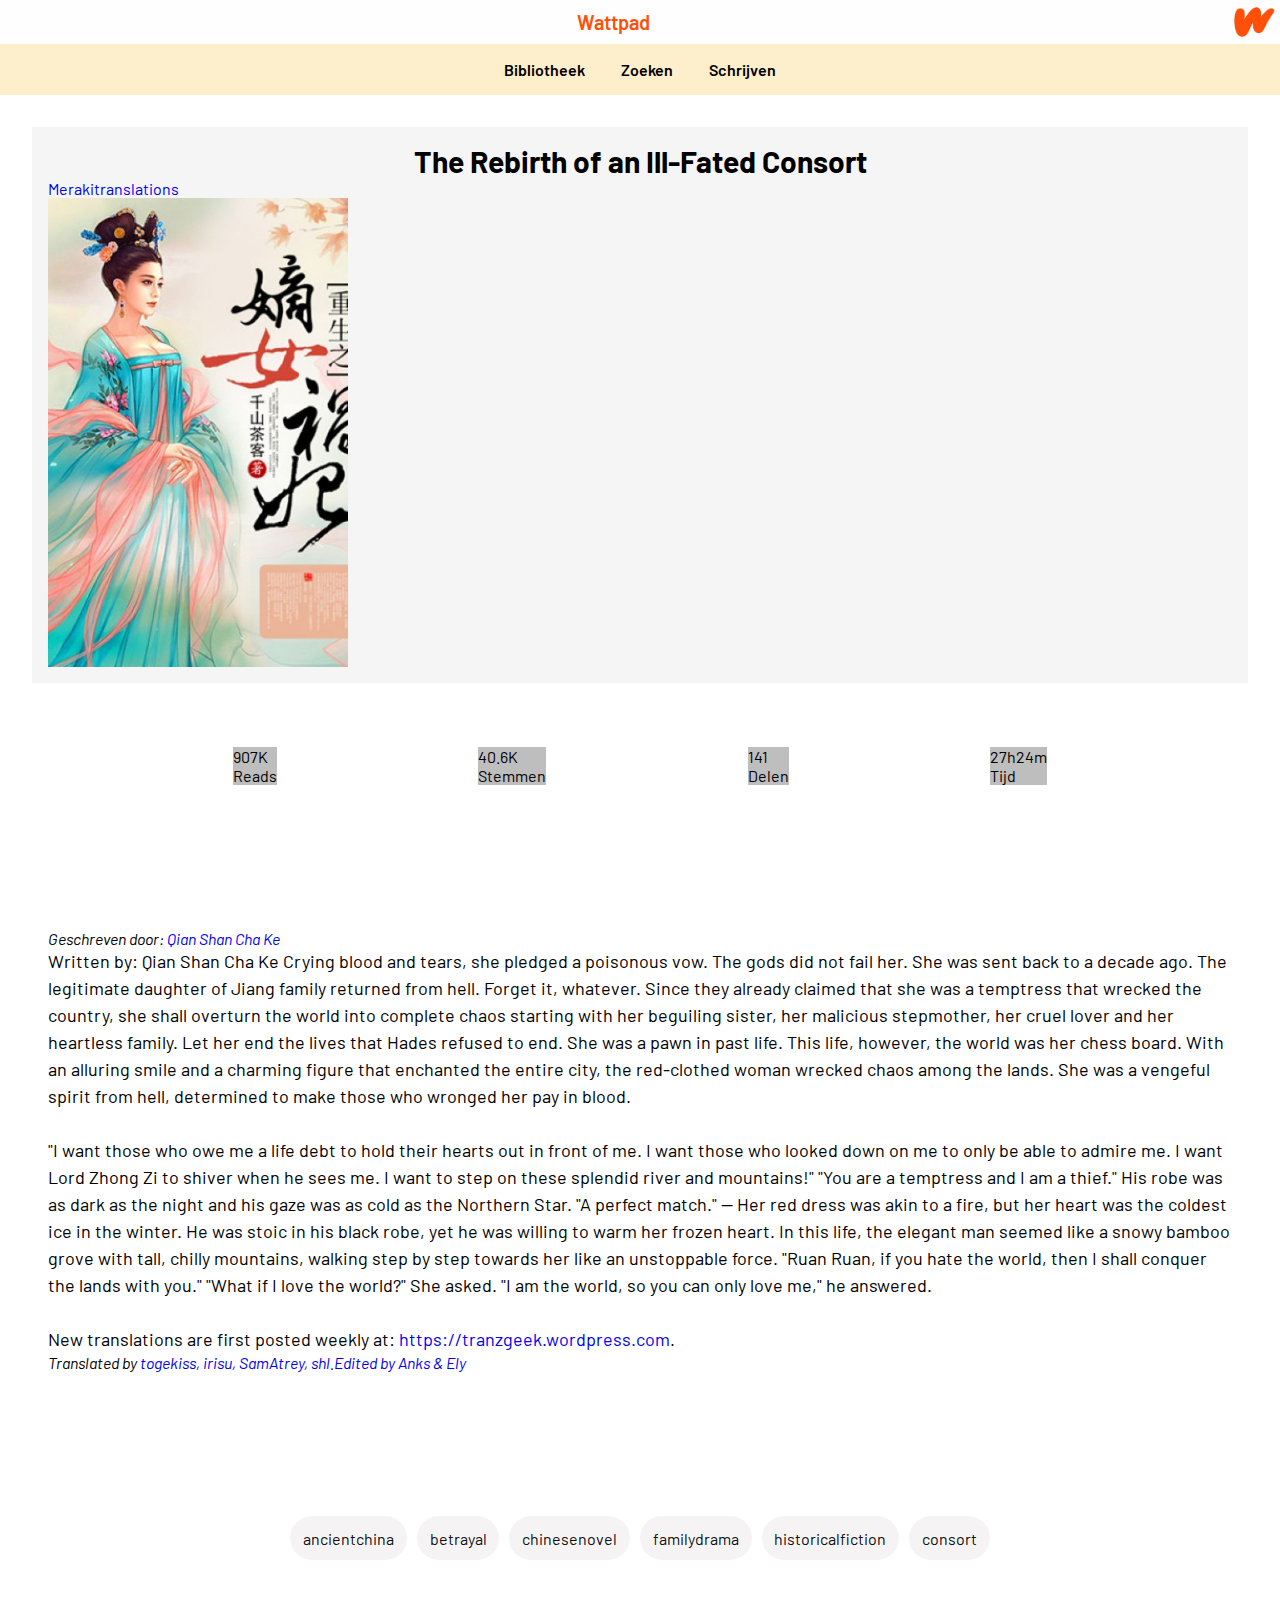
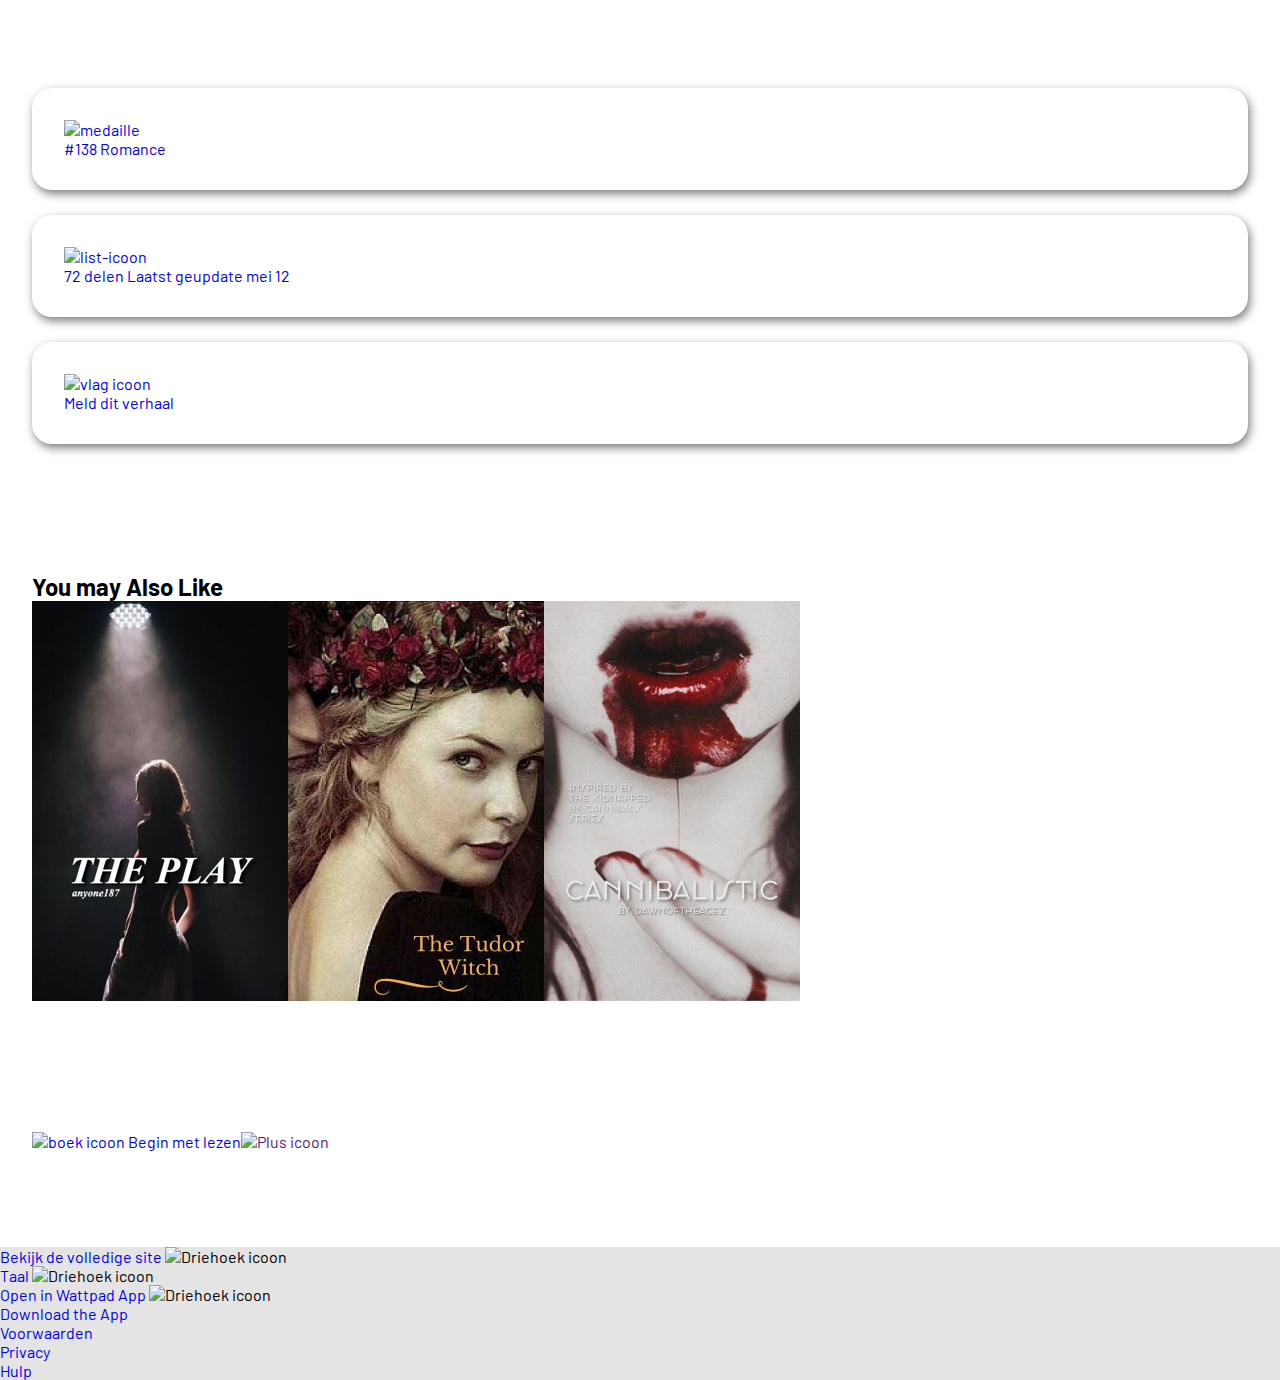
==== detailpagina.html @ 609ef3a9 "Add files via upload" ====
<!DOCTYPE html>
<html lang="nl">
<head>
    <meta charset="UTF-8">
    <meta name="author" content="Keisha Alexander">
    <meta name="viewport" content="width=device-width, initial-scale=1">
        
    <title>Book details</title>
        
    <link href="styles/style.css" rel="stylesheet">
    <link rel="icon" type="image/svg+xml" href="images/favicon.svg">
    <link rel="preconnect" href="https://fonts.googleapis.com">
<link rel="preconnect" href="https://fonts.gstatic.com" crossorigin>
<link href="https://fonts.googleapis.com/css2?family=Barlow:ital,wght@0,100;0,200;0,300;0,400;0,500;0,600;0,700;0,800;0,900;1,100;1,200;1,300;1,400;1,500;1,600;1,700;1,800;1,900&display=swap" rel="stylesheet">
</head>

<body>
    

    <header>	
		<!-- Wattpad logo bron: https://company.wattpad.com/brand-guidelines -->
		
		<div class="logo-container">
			<a class="logo-link" href="">Wattpad</a>
		    <img class="logo-img" src="./images/Wattpad_Logomark_Orange_RGB_HR.png" alt="Wattpad logo">
		</div>			
		


		<!-- Hier is de navigatie menu van wattpad -->
		<nav>
			<ul>
					
				<li>
					<a href="./index.html">Bibliotheek</a>
				</li>
				
				<li>
					<a href="#"> Zoeken</a>
					
				</li>
                
				<li>
					<a href="#"> Schrijven</a>
					
				</li>
				
			</ul>
		</nav>
		
	</header>

			
		


    <main class="main-second-page">
        <!-- Hier komen de kaft van het boek en de titel en auteur van het boek -->
        <section>
            <h1>The Rebirth of an Ill-Fated Consort</h1>
            
           <img src="./images/156454935-512-k537006-boekenkaft-uit-wattpad.jpg" alt="Boekenkaft">

            
            <!-- met een lage opacity -->

            <a href="#">Merakitranslations</a>
           
        </section>

        <section>
            <ul>
                <li> 
                    <!-- Eye icon -->
                     <p>Reads</p> 
                    <span>907K</span>
                    
                </li>
                
                <li>
                    <!-- Star icon -->
                    <p>Stemmen</p>
                    <span>40.6K</span>
                     
                </li>

                <li>
                    <!-- list-icon -->
                    <p>Delen</p>
                    <span>141</span>
                    
                </li>

                <li>
                    <p>Tijd</p>
                   <span>27h24m</span> 
                </li>
            </ul>
        </section>

        <section>
            <!-- Hier komt de samenvatting van het boek -->
            <article>
                <address>Geschreven door: <a rel="author" href="#">Qian Shan Cha Ke</a></address>
                <!-- bron:  https://stackoverflow.com/questions/7290504/which-html5-tag-should-i-use-to-mark-up-an-author-s-name -->
                <p>
                     Written by: Qian Shan Cha Ke

                     Crying blood and tears, she pledged a poisonous vow. The gods did not fail her. She was sent back to a decade ago. The legitimate daughter of Jiang family returned from hell.

                     Forget it, whatever. Since they already claimed that she was a temptress that wrecked the country, she shall overturn the world into complete chaos starting with her beguiling sister, her malicious stepmother, her cruel lover and her heartless family. Let her end the lives that Hades refused to end.

                     She was a pawn in past life. This life, however, the world was her chess board. With an alluring smile and a charming figure that enchanted the entire city, the red-clothed woman wrecked chaos among the lands. She was a vengeful spirit from hell, determined to make those who wronged her pay in blood.

                   <span>"I want those who owe me a life debt to hold their hearts out in front of me. I want those who looked down on me to only be able to admire me. I want Lord Zhong Zi to shiver when he sees me. I want to step on these splendid river and mountains!"

                     "You are a temptress and I am a thief." His robe was as dark as the night and his gaze was as cold as the Northern Star. "A perfect match."

                        --

                          Her red dress was akin to a fire, but her heart was the coldest ice in the winter. He was stoic in his black robe, yet he was willing to warm her frozen heart.

                          In this life, the elegant man seemed like a snowy bamboo grove with tall, chilly mountains, walking step by step towards her like an unstoppable force.

                          "Ruan Ruan, if you hate the world, then I shall conquer the lands with you."

                           "What if I love the world?" She asked.

                        "I am the world, so you can only love me," he answered.
                    </span>

                  
                   
                   
                     New translations are first posted weekly at: <a href="https://tranzgeek.wordpress.com">https://tranzgeek.wordpress.com</a>.
                     <!-- Bron: https://www.wattpad.com/story/156454935-the-rebirth-of-an-ill-fated-consort -->
                </p>
                
                <address>Translated by <a href="#"> togekiss, irisu, SamAtrey, shl.Edited by Anks &amp; Ely</a></address> 




            </article>

        </section>

        <section>
            <!-- Hier is de tags -->
            <nav>
                <ul>
                    <li><a href="#">ancientchina</a></li>
                    <li><a href="#">betrayal</a></li>
                    <li><a href="#">chinesenovel</a></li>
                    <li><a href="#">familydrama</a></li>
                    <li><a href="#">historicalfiction</a></li>
                    <li><a href="#">consort</a></li>
                </ul>
            </nav>

        </section>

        <section>
           
            <nav>
                <ul>
                    <li>
                        <a href="#">
                            <img src="#" alt="medaille">
                            <p> #138 <span> Romance</span></p>

                        </a>
                    </li> 
                    
                    <!-- Hier komt een dropdown menu voor de hoofdstukken  -->

                    <li>
                        <a href="#">
                            <img src="#" alt="list-icoon">
                            <p> 72 delen <span>Laatst geupdate mei 12</span> </p>


                        </a>
                    </li>

                    <li>
                        <a href="#">
                            <img src="#" alt="vlag icoon">
                            <p> Meld dit verhaal</p>


                        </a>
                    </li>

                   
                </ul>
            </nav>
        </section>

        <!-- Hier komen suggesties voor andere boeken -->

        <section>
            <h2>You may Also Like</h2>

            <nav>
                <ul>
                    <li>
                      <a href="#">
                         <img src="./images/195529118-256-k504456-suggesties-boek-1.jpg" alt="Boek heet de; The Play">
                         <!-- Bron: https://img.wattpad.com/cover/195529118-256-k504456.jpg -->
                      </a>
                </li>

                <li>
                   <a href="#">
                      <img src="./images/4418363-256-k979864-the-tudor-witch.jpg" alt="Boek heet de; The Tudor Witch">
                      <!-- Bron: https://img.wattpad.com/cover/4418363-256-k979864.jpg  -->
                   </a>
                </li>

                 <li>
                    <a href="#">
                      <img src="./images/164517588-256-k161004-cannibalistic.jpg" alt="Boek heet : Cannibalistic">
                      <!-- Bron:https://img.wattpad.com/cover/164517588-256-k161004.jpg -->
                   </a>
               </li>

               
                   
                </ul>
            </nav>



        </section>
        
        <section>
            <nav>
                <ul>
                    <li>
                        <a href="#">
                            <img src="#" alt="boek icoon">
                            Begin met lezen
                        </a>
                    </li>
                    <li>
                        <a href=""><img src="#" alt="Plus icoon"></a>
                    </li>
                </ul>
            </nav>
        </section>

      
    </main>
    <footer>
		<section>
			<nav>
				<ul>
					<li>
						<a href="#">Bekijk de volledige  site</a>
						<img src="#" alt="Driehoek icoon">
					</li>

					<li>
						<a href="#">Taal</a>
						<img src="#" alt="Driehoek icoon">
					</li>

					<li>
						<a href="#">Open in  Wattpad App</a>
						<img src="#" alt="Driehoek icoon">
					</li>
				</ul>
			</nav>
		</section>
		<section>
			<a href="#">Download the App</a>
		</section>
		
		<section>
			<nav>
				<ul>
					<li><a href="#">Voorwaarden</a></li>
					<li><a href="#">Privacy</a></li>
					<li><a href="#">Hulp</a></li>
				</ul>
			</nav>
		</section>
		
	</footer>


</body>
</html>
---- styles/style.css ----
/* CSS Document */
*, *::after, *::before, html {
  box-sizing:border-box;  
  padding: 0;
  margin: 0;
}



/* Algemen stijlen voor de hele pagina */
:root {
  --button-color: #2a1c60;
  --background-color:#fefefe;
   --main-orange-color:#FF500A;
}




body {
  margin: 0;
  font-family: 'Barlow', sans-serif;
}

li {
  list-style: none;
}

a {
  text-decoration: none;
}



/* ------------------------- */
/* Hier begin de stijlen voor de header voor beide pagina */
/* ------------------------------------------------- */


header {
  
  margin: 0;
  padding: 0;
  display: flex;
  position: relative;
  flex-direction: column;
  background-color: var(--background-color);
}



header nav {
  padding: 1em;
  background-color: rgb(253, 239, 203);
}

header ul {
  gap: 20px;
  display: flex;
  flex-flow:  wrap;
  justify-content: center;
  /* justify-content:space-evenly; */
}


header a {
  width: 100%;
  padding: .5em;
  color: black;
  min-width: 16px;
  font-size: 16px;
  cursor: pointer;
  font-weight: 600;
  line-height: 1em;
  text-align: center;
  transition: 0.2s ease-in-out; 
 }

header nav a:hover {
   font-size: 19px;
   background-color: rgb(255, 245, 220);
}


 header nav a:active,  header nav a:focus {
font-size: 25px;
border-bottom: 3px solid var(--main-orange-color);
}

header .logo-container {
  display: flex;
  align-items: center ;
  justify-content: center;
}

header .logo-link {
  font-size: 20px;
  color: var(--main-orange-color);
 
}


header:first-of-type  img:first-of-type {
width: 55px;
max-width: 75px;
min-width: 50px;

}




/* ***************************** */
/* Figure is de gebruikers foto */
/* **************************** */

figure {
  position: relative;
}

figure:nth-of-type(1) img {
 right: 20px;
 width: 55px;
 margin:1em 0.5em;
 position:absolute ;
 border-radius: 40px;
 transform: translateX( .5em);
 box-shadow: 2px 3px 6px rgba(0, 0, 0, 0.329);

}





/* ****************************************************** */

/* Hier begin het stijlen voor de content binnen de main HTML */
/* Onderaan staan de stijlen voor de eerste pagina  */

/* ****************************************** */
.main-first-page {
  margin: 3em;
  display: flex;
  flex-wrap: wrap;
  flex-direction: column;
  justify-content: center;
}

.main-first-page ul {
  display: flex;
  flex-wrap: wrap;
  
}

.main-first-page li {
  display: flex;
  flex-wrap: wrap;
 
 
}

.main-first-page section img {
width: 100%;
max-width: 300px;
min-width: 200px
}


/* *************************************** */
/* Speciefieke stijlen voor de eerste pagina  */
/* *************************************** */

.main-first-page h1:first-of-type{ 
  width: 100%;
  color: white;
  position: static;
  line-height: 2em;
  min-width: 200px;
  text-align: center;
  border-radius: 20px;
  letter-spacing: 10px;
  text-transform: uppercase;
  background: var(--main-orange-color); 
  background-image: linear-gradient(var(--main-orange-color),rgba(255, 80, 10, 0.5));
   
} 

.main-first-page section:nth-of-type(1) nav {
  margin: 2em 0;
}

.main-first-page section:nth-of-type(1) ul {
 gap: 5px;
 display: flex;
 flex-wrap: wrap;
 justify-content: space-evenly;
 border-top: 1px solid rgb(190, 190, 190);
 border-bottom: 1px solid rgb(190, 190, 190);


}

.main-first-page section:nth-of-type(1) li {
  display: flex;
  flex-wrap: wrap;
  flex-direction: column;
  
  
}


.main-first-page section:nth-of-type(1) a {
  z-index: 0;
  width: 100%;
  font-size: 17px;
  min-width: 14px;
  font-weight: 600;
  transition: 0.5s;
  color: #000000;
 
  
  padding:1em 0.2em;
  line-height: 1.5em;
 
 
  
  
 
  
  
  
  
 }

 .main-first-page section:nth-of-type(1) a:active, main:first-of-type section:nth-of-type(1) a:focus {
  border-bottom: 3px solid rgb(190, 190, 190);
  font-size: 19px;

 }
 

.main-first-page section:nth-of-type(2) ul {
gap: 5em;
}


.main-first-page section:nth-of-type(2) li {
  position: relative;
}

.main-first-page section:nth-of-type(2) img {
   box-shadow: 3px 5px 15px rgb(119, 119, 119);
}


.main-first-page section:nth-of-type(2) h2 {

 position: absolute;

 top: 0;
 
 z-index: 1;
 
 /* background: rgba(0, 0, 0, 0.384); */
 background-image: linear-gradient(to bottom ,#ff4f0ab7,#ff4f0a33 );
 writing-mode: vertical-lr;
 padding: 0.5em;
 color: rgb(255, 255, 255);

}

.main-first-page section:nth-of-type(2)  p {
  
 
  position: absolute;
  bottom: 2px;
  right: 0;
  padding: 1em;
  background-color: #2a1c60;
  color: white;
  font-weight: 600;
  font-size: 18px ;
  text-align: center;

}


.main-first-page section:nth-of-type(2) img:last-of-type {

  position: absolute;
  top: -1em;
  right: -1em;
  box-shadow: 0 4px 10px black;
  min-width: 60px;

  max-width: 100px;
  border: 4px solid var(--main-orange-color);
  border-radius: 60px;
}


/* .hover-menu {
  display: inline-block;
  position: relative;

}

.hover-menu-content {
  
  position: absolute;
  background-color: #0000003f;
  min-width: 160px;
  
  padding: 12px 16px;
  z-index: 3;
}

.hover-menu:hover .hover-menu-content {
  display: block;
} */

/* -----------------Stijlen op de tweede pagina  */
.main-second-page {
  display: flex;
  justify-content: center;
  margin: 2em ;
  flex-direction: column;
  flex-wrap: wrap;

}

.main-second-page ul {
  display: flex;
  flex-wrap: wrap;
  
}

.main-second-page li {
  display: flex;
  flex-wrap: wrap;
 
 
}

.main-second-page section {
  display: flex;
  margin: 4em 0 ;
 
  flex-direction: column ;
  position: relative;

  
}













/* Stijlen voor specifieke section van de pagina  */
/* de eerste section  -----------------*/

.main-second-page section:first-of-type {
  background-color: whitesmoke;
 justify-content: center;
  flex-direction: column;
  padding: 1em;
 margin: 0;

}

.main-second-page section:first-of-type h1 {
order: -1;
font-size: 30px;
width: 100%;
text-align:center;



}


.main-second-page section:first-of-type a {
  order: 0;
}

.main-second-page section:first-of-type img {
  width: 100%;
  min-width: 50px;
  max-width: 300px;
  border-radius: none;
  order: 1;
}



/*  ---------------------de eerste section------------------ */


/* de tweede section------------------------------------ */
.main-second-page section:nth-of-type(2)  ul {
  justify-content: space-evenly;
  
}

.main-second-page section:nth-of-type(2)  li{
background-color:rgb(190, 190, 190);
flex-direction: column-reverse;



}


/* ---------------section 3 --------------- */

.main-second-page section:nth-of-type(3) article {
padding: 1em;
display: flex;
flex-direction: column;
justify-content: center;

}

.main-second-page section:nth-of-type(3) article p {
  font-size: 18px;
  line-height: 1.5em;
}

.main-second-page section:nth-of-type(3) article p span {
 display: block;
 margin: 1.5em 0;
}



/* to be continued------- */
/* de article morgen afmken met stijlen */


/* Vierde section------------------------ */

.main-second-page section:nth-of-type(4) ul {
  flex-direction: row;
 gap: 10px;
 justify-content: center;
 
}

.main-second-page section:nth-of-type(4) a {
 color: rgba(0, 0, 0, 0.959);
 padding: 0.8em;
 background-color: rgb(245, 243, 243);
 border-radius: 35px;
}
/* --------------- De vijfde section-------------- */
.main-second-page section:nth-of-type(5) ul{
  flex-direction: column;
  gap: 25px;
  
}

.main-second-page section:nth-of-type(5) li {
  background-image: white;
  box-shadow: 2px 4px 10px rgb(126, 126, 126);
  border-radius: 20px;
  
}

.main-second-page section:nth-of-type(5) a {
padding: 2em;
}


/* --------Footer------------------ */
footer {
  background-color: rgb(228, 228, 228);
}













































/* /* 
 header {

 } */

 /* header:nth-of-type(1) {
   width: 100vw;

  box-shadow: 0px 0px 5px rgba(0, 0, 0, 0.5) ;
position:-webkit-sticky;

position: sticky;
top: 0;
z-index: 1;
background-color: white;

}
 */



/*  
header:first-of-type nav ul {
 display: flex;
 flex-wrap: wrap;
 justify-content: space-evenly;
margin: 0;
 padding: 0 0.5em 0 0;
} 

header:first-of-type nav ul li {
  display: flex;
   
 list-style: none;
 flex-grow: 1;
}

/* De directe kind van de ul  */
/* header:first-of-type nav ul > li  {
  display: flex;
  align-items: center; */

/* } */
/* De directe kind van de ul met daarin de  image */
/* header:first-of-type nav ul > li img:first-of-type {
  width: 100vh;
  max-width: 50px;
   */
/* } */


/* header:first-of-type nav ul li a {
  width: 100%;
  max-width:500px;
  
  background-color: var(--background-color);
  font-weight: 600;
  padding: 1em;

  font-size: 16px;

 color: black;

  text-decoration: none;

  list-style: none;
 } */

 /* ----------------main------------------------- */
/* Hier komt de stijlen voor het main elementen  van pagina 1 */
 /* ----------------main------------------------- */

 /* main {
   margin:0  3em;
 } */

 /* main li {
   list-style: none;
 }



 main section:nth-of-type(1) nav ul   {
 display: flex;
   justify-content: flex-start;
   gap: 0.5em;
   position: relative;

 } */

 /* main section:nth-of-type(1) h1:first-of-type{ */
   /* background: var(--main-orange-color); */
   /* position: fixed;
   text-align: center;
   left: -20px;
   top: 0;

   bottom: -100px;
   writing-mode: vertical-lr;
   line-height: 2em;
   background-image: linear-gradient(var(--main-orange-color),rgba(255, 80, 10, 0.5));
   color: white;
   letter-spacing: 10px;
   text-transform: uppercase;
   
 } */

 /* main section:nth-of-type(1) nav ul li  {
   list-style: none;
   display: flex;
 
   

 }

 main section:nth-of-type(1) nav ul li:last-of-type {
   position: absolute;
   right: 0;
   bottom: 0;
   
 } */
 
/* 
 main section:nth-of-type(1) nav ul li a {
   width: 30vw;
   max-width: 400px;
   text-align: left;
   display: block;
   text-decoration: none;
   line-height: 50px;
   font-size: 16px;
   padding: 5px;
   flex-grow: 1;
   

 }
 main section:nth-of-type(2) nav ul {
   display: flex;
 flex-direction: column;
 flex-wrap: wrap;

 
 

 }

 main section:nth-of-type(2) nav ul li {
   margin:  3em 0;
 }

 

main section:nth-of-type(2) nav ul li  a  img {
   width: 100%;
   max-width: 300px
   
  
 } */
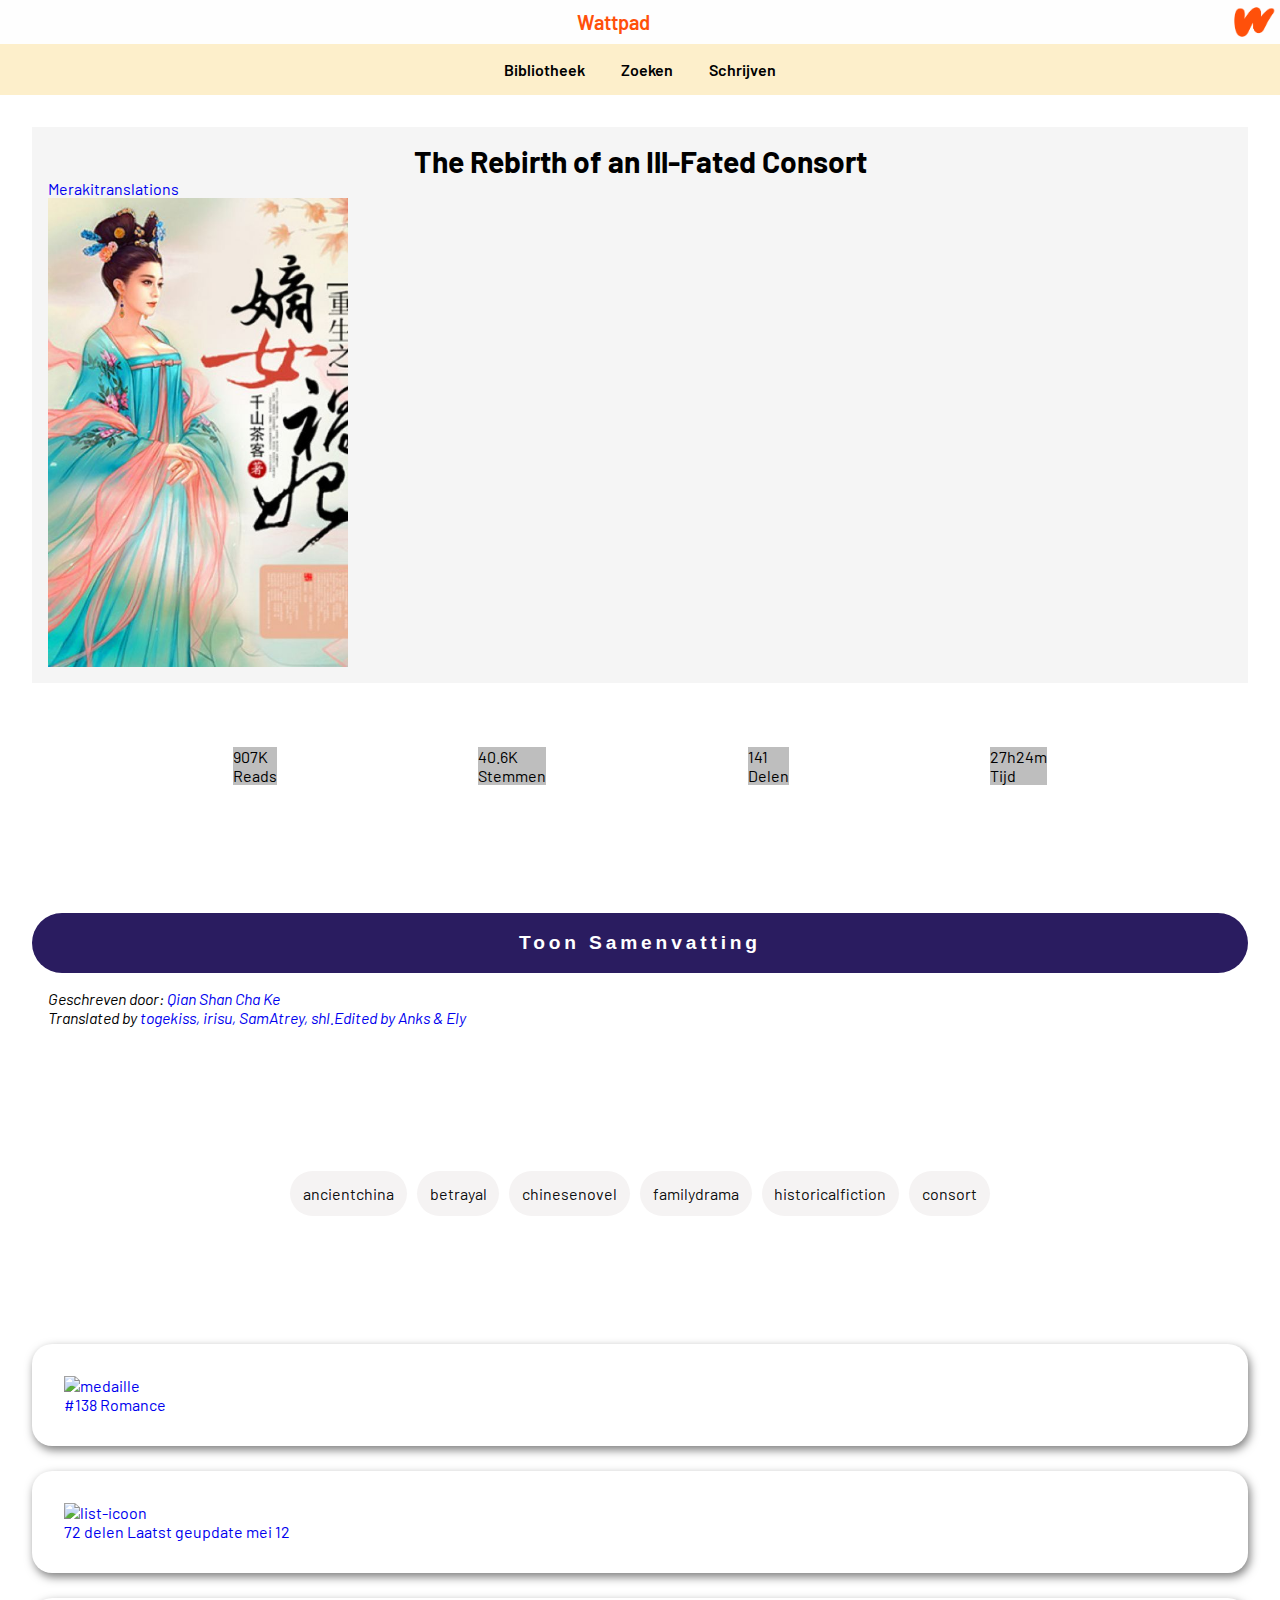
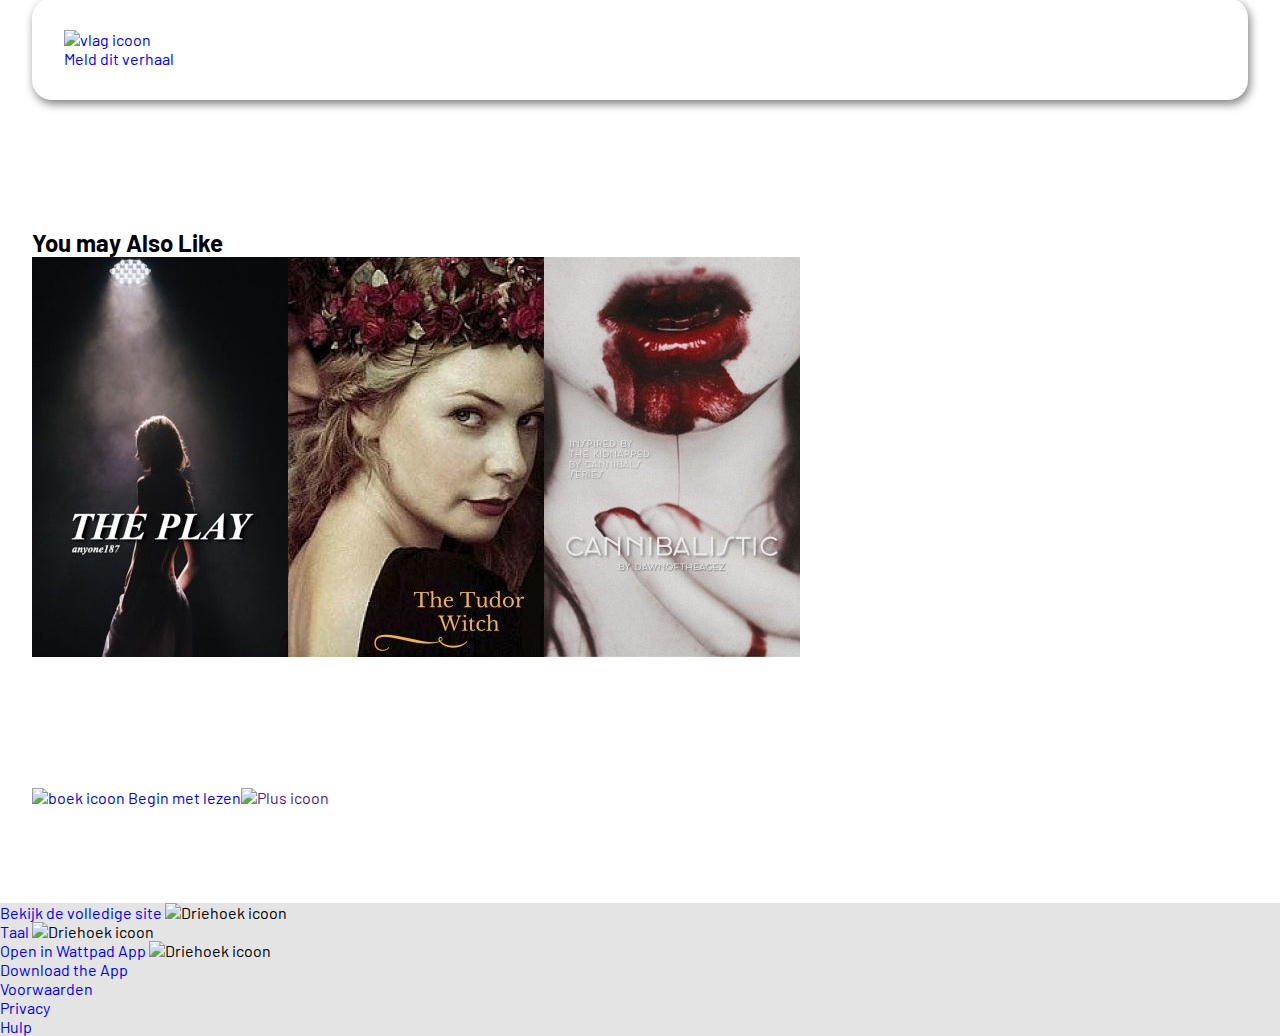
==== commit 1e012e5d: "Nieuwe code  en Punten van voortgang toegevoegd." ====
--- a/detailpagina.html
+++ b/detailpagina.html
@@ -100,7 +100,12 @@
 
         <section>
             <!-- Hier komt de samenvatting van het boek -->
-            <article>
+
+            <button>Toon Samenvatting</button>
+          
+                 
+
+                    <article>
                 <address>Geschreven door: <a rel="author" href="#">Qian Shan Cha Ke</a></address>
                 <!-- bron:  https://stackoverflow.com/questions/7290504/which-html5-tag-should-i-use-to-mark-up-an-author-s-name -->
                 <p>
@@ -141,7 +146,13 @@
 
 
 
-            </article>
+                   </article>
+                 
+           
+           
+                
+
+            
 
         </section>
 
@@ -289,6 +300,6 @@
 		
 	</footer>
 
-
+	<script src="scripts/script.js"></script>
 </body>
 </html>--- a/styles/style.css
+++ b/styles/style.css
@@ -110,6 +110,11 @@
 
 
 
+
+
+
+
+
 /* ***************************** */
 /* Figure is de gebruikers foto */
 /* **************************** */
@@ -133,6 +138,16 @@
 
 
 
+
+
+
+
+
+
+
+
+
+
 /* ****************************************************** */
 
 /* Hier begin het stijlen voor de content binnen de main HTML */
@@ -147,18 +162,14 @@
   justify-content: center;
 }
 
-.main-first-page ul {
+.main-first-page ul, 
+.main-first-page li {
   display: flex;
   flex-wrap: wrap;
   
 }
 
-.main-first-page li {
-  display: flex;
-  flex-wrap: wrap;
- 
- 
-}
+
 
 .main-first-page section img {
 width: 100%;
@@ -170,6 +181,9 @@
 /* *************************************** */
 /* Speciefieke stijlen voor de eerste pagina  */
 /* *************************************** */
+
+/* Dit is de vormgeving voor de bibliotheek titel 
+op de eerste pagina  */
 
 .main-first-page h1:first-of-type{ 
   width: 100%;
@@ -186,6 +200,9 @@
    
 } 
 
+/* ********************************* */
+/* Dit is voor Section 1 van Pagina 1 */
+/* ********************************* */
 .main-first-page section:nth-of-type(1) nav {
   margin: 2em 0;
 }
@@ -205,8 +222,7 @@
   display: flex;
   flex-wrap: wrap;
   flex-direction: column;
-  
-  
+ 
 }
 
 
@@ -218,27 +234,36 @@
   font-weight: 600;
   transition: 0.5s;
   color: #000000;
- 
-  
   padding:1em 0.2em;
-  line-height: 1.5em;
- 
- 
-  
-  
- 
-  
-  
-  
-  
- }
-
- .main-first-page section:nth-of-type(1) a:active, main:first-of-type section:nth-of-type(1) a:focus {
-  border-bottom: 3px solid rgb(190, 190, 190);
-  font-size: 19px;
-
- }
- 
+  line-height: 1.5em;  
+}
+
+
+
+.main-first-page section:nth-of-type(1) a:active, 
+ main:first-of-type section:nth-of-type(1) a:focus {
+ font-size: 19px;
+ border-bottom: 3px solid rgb(190, 190, 190);
+}
+ 
+
+
+
+
+
+
+
+
+
+
+
+
+
+
+
+/* ***************************** */
+/* Section 2 van pagina 1 */
+/* ***************************** */
 
 .main-first-page section:nth-of-type(2) ul {
 gap: 5em;
@@ -255,34 +280,27 @@
 
 
 .main-first-page section:nth-of-type(2) h2 {
-
+ top: 0;
+ z-index: 1;
+ padding: 0.5em;
  position: absolute;
-
- top: 0;
- 
- z-index: 1;
- 
- /* background: rgba(0, 0, 0, 0.384); */
- background-image: linear-gradient(to bottom ,#ff4f0ab7,#ff4f0a33 );
  writing-mode: vertical-lr;
- padding: 0.5em;
  color: rgb(255, 255, 255);
-
+background-image: linear-gradient(to bottom ,#ff4f0ab7,#ff4f0a33 );
 }
 
 .main-first-page section:nth-of-type(2)  p {
   
- 
+  right: 0;
+  bottom: 2px;
+  padding: 1em;
+  color: white;
+  font-size: 18px;
+  font-weight: 600;
   position: absolute;
-  bottom: 2px;
-  right: 0;
-  padding: 1em;
+  text-align: center;
   background-color: #2a1c60;
-  color: white;
-  font-weight: 600;
-  font-size: 18px ;
-  text-align: center;
-
+ 
 }
 
 
@@ -291,12 +309,12 @@
   position: absolute;
   top: -1em;
   right: -1em;
+  min-width: 60px;
+  max-width: 100px;
+  border-radius: 60px;
   box-shadow: 0 4px 10px black;
-  min-width: 60px;
-
-  max-width: 100px;
-  border: 4px solid var(--main-orange-color);
-  border-radius: 60px;
+    border: 4px solid var(--main-orange-color);
+  
 }
 
 
@@ -320,71 +338,72 @@
   display: block;
 } */
 
+
+
+
+
+
+
+
+
+
+
+
+/* ******************************************* */
 /* -----------------Stijlen op de tweede pagina  */
+/* ALGEMENE STIJLEN VOOR DE tweede pagina  */
+/* ************************************************8 */
 .main-second-page {
-  display: flex;
-  justify-content: center;
   margin: 2em ;
-  flex-direction: column;
+  display: flex;
   flex-wrap: wrap;
-
-}
-
-.main-second-page ul {
+ flex-direction: column;
+ justify-content: center;
+}
+
+.main-second-page ul, 
+.main-second-page li {
   display: flex;
   flex-wrap: wrap;
   
 }
 
-.main-second-page li {
-  display: flex;
-  flex-wrap: wrap;
- 
- 
-}
-
 .main-second-page section {
   display: flex;
-  margin: 4em 0 ;
- 
+  margin: 4em 0;
+  position: relative;
   flex-direction: column ;
-  position: relative;
-
-  
-}
-
-
-
-
-
-
-
-
-
-
-
-
-
+ 
+}
+
+
+
+
+
+
+
+
+
+
+
+
+/* ******************************************* */
 /* Stijlen voor specifieke section van de pagina  */
 /* de eerste section  -----------------*/
-
+/* ***************************************** */
 .main-second-page section:first-of-type {
-  background-color: whitesmoke;
- justify-content: center;
-  flex-direction: column;
-  padding: 1em;
- margin: 0;
-
+margin: 0;
+padding: 1em;
+flex-direction: column;
+justify-content: center;
+background-color: whitesmoke;
 }
 
 .main-second-page section:first-of-type h1 {
 order: -1;
+width: 100%;
 font-size: 30px;
-width: 100%;
 text-align:center;
-
-
-
 }
 
 
@@ -393,11 +412,12 @@
 }
 
 .main-second-page section:first-of-type img {
+  order: 1;
   width: 100%;
   min-width: 50px;
   max-width: 300px;
   border-radius: none;
-  order: 1;
+ 
 }
 
 
@@ -405,24 +425,60 @@
 /*  ---------------------de eerste section------------------ */
 
 
+
+
+
+
+/* **************************************************** */
 /* de tweede section------------------------------------ */
+/* ***************************************************** */
 .main-second-page section:nth-of-type(2)  ul {
   justify-content: space-evenly;
   
 }
 
 .main-second-page section:nth-of-type(2)  li{
+flex-direction: column-reverse;
 background-color:rgb(190, 190, 190);
-flex-direction: column-reverse;
-
-
-
-}
+}
+
+
+
+
+
+
 
 
 /* ---------------section 3 --------------- */
+/* Code voor de samenvatting */
+/* --------------------------------------- */
+
+/* Stijlen van het toon samenvatting button */
+.main-second-page section:nth-of-type(3)  button {
+  padding: 1em;
+  border:none;
+  color: white;
+  font-size: 1.2em;
+  font-weight: bold;
+  text-align: center;
+  letter-spacing: 0.2em;
+  border-radius: 4em;
+   background-color: var(--button-color);
+   transition: 0.2s;
+   
+}
+
+.main-second-page section:nth-of-type(3)  button:active, 
+.main-second-page section:nth-of-type(3)  button:hover{
+  transition:  0.2s;
+  color: var(--button-color);
+  background-color: #ff946a;
+}
+
+
 
 .main-second-page section:nth-of-type(3) article {
+
 padding: 1em;
 display: flex;
 flex-direction: column;
@@ -431,9 +487,12 @@
 }
 
 .main-second-page section:nth-of-type(3) article p {
+display: none;
   font-size: 18px;
   line-height: 1.5em;
 }
+
+ 
 
 .main-second-page section:nth-of-type(3) article p span {
  display: block;
@@ -441,16 +500,28 @@
 }
 
 
-
+.main-second-page section:nth-of-type(3) article p.samenvatting-zichtbaar {
+  display: block;
+}
 /* to be continued------- */
 /* de article morgen afmken met stijlen */
 
 
+
+
+
+
+
+
+
+
+
+
 /* Vierde section------------------------ */
 
 .main-second-page section:nth-of-type(4) ul {
+  gap: 10px;
   flex-direction: row;
- gap: 10px;
  justify-content: center;
  
 }
@@ -461,23 +532,39 @@
  background-color: rgb(245, 243, 243);
  border-radius: 35px;
 }
+
+
+
+
+
+
+
+
+
 /* --------------- De vijfde section-------------- */
 .main-second-page section:nth-of-type(5) ul{
+   gap: 25px;
   flex-direction: column;
-  gap: 25px;
-  
 }
 
 .main-second-page section:nth-of-type(5) li {
+  border-radius: 20px;
   background-image: white;
   box-shadow: 2px 4px 10px rgb(126, 126, 126);
-  border-radius: 20px;
-  
 }
 
 .main-second-page section:nth-of-type(5) a {
 padding: 2em;
 }
+
+
+
+
+
+
+
+
+
 
 
 /* --------Footer------------------ */
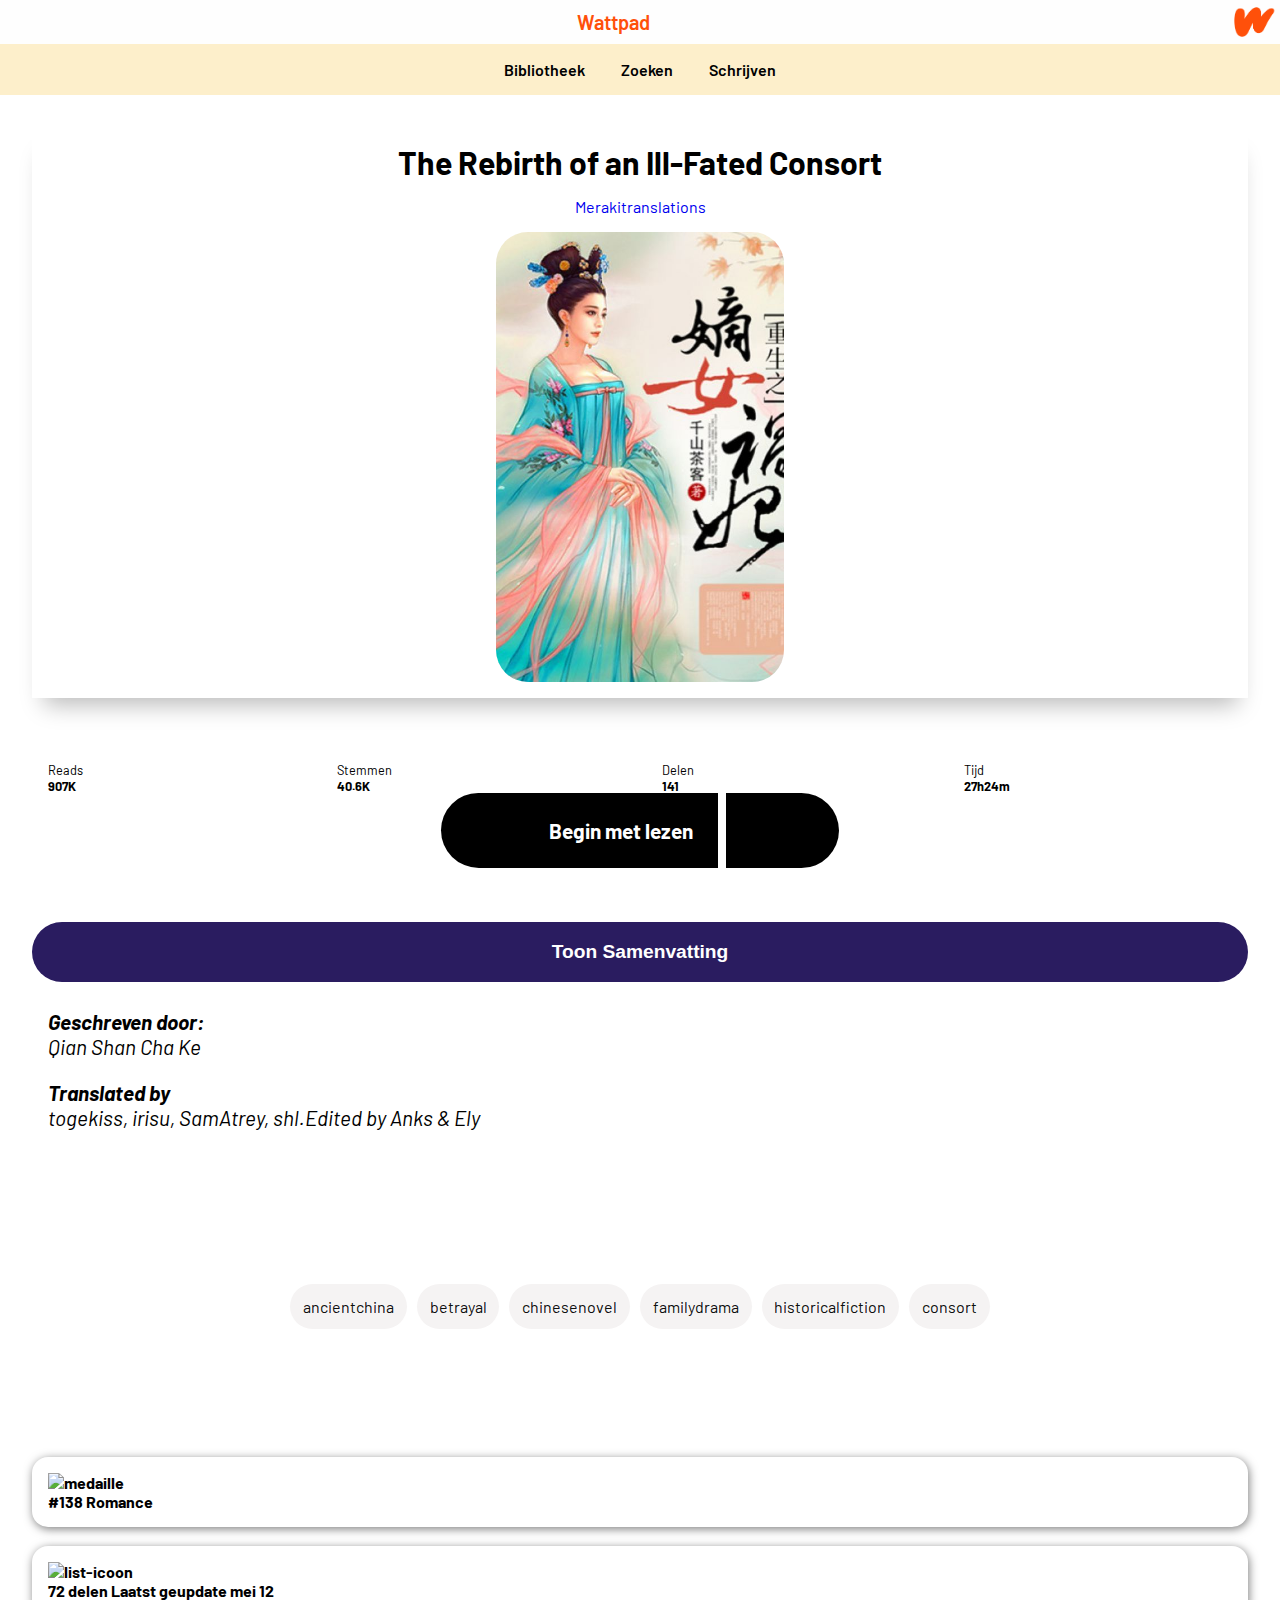
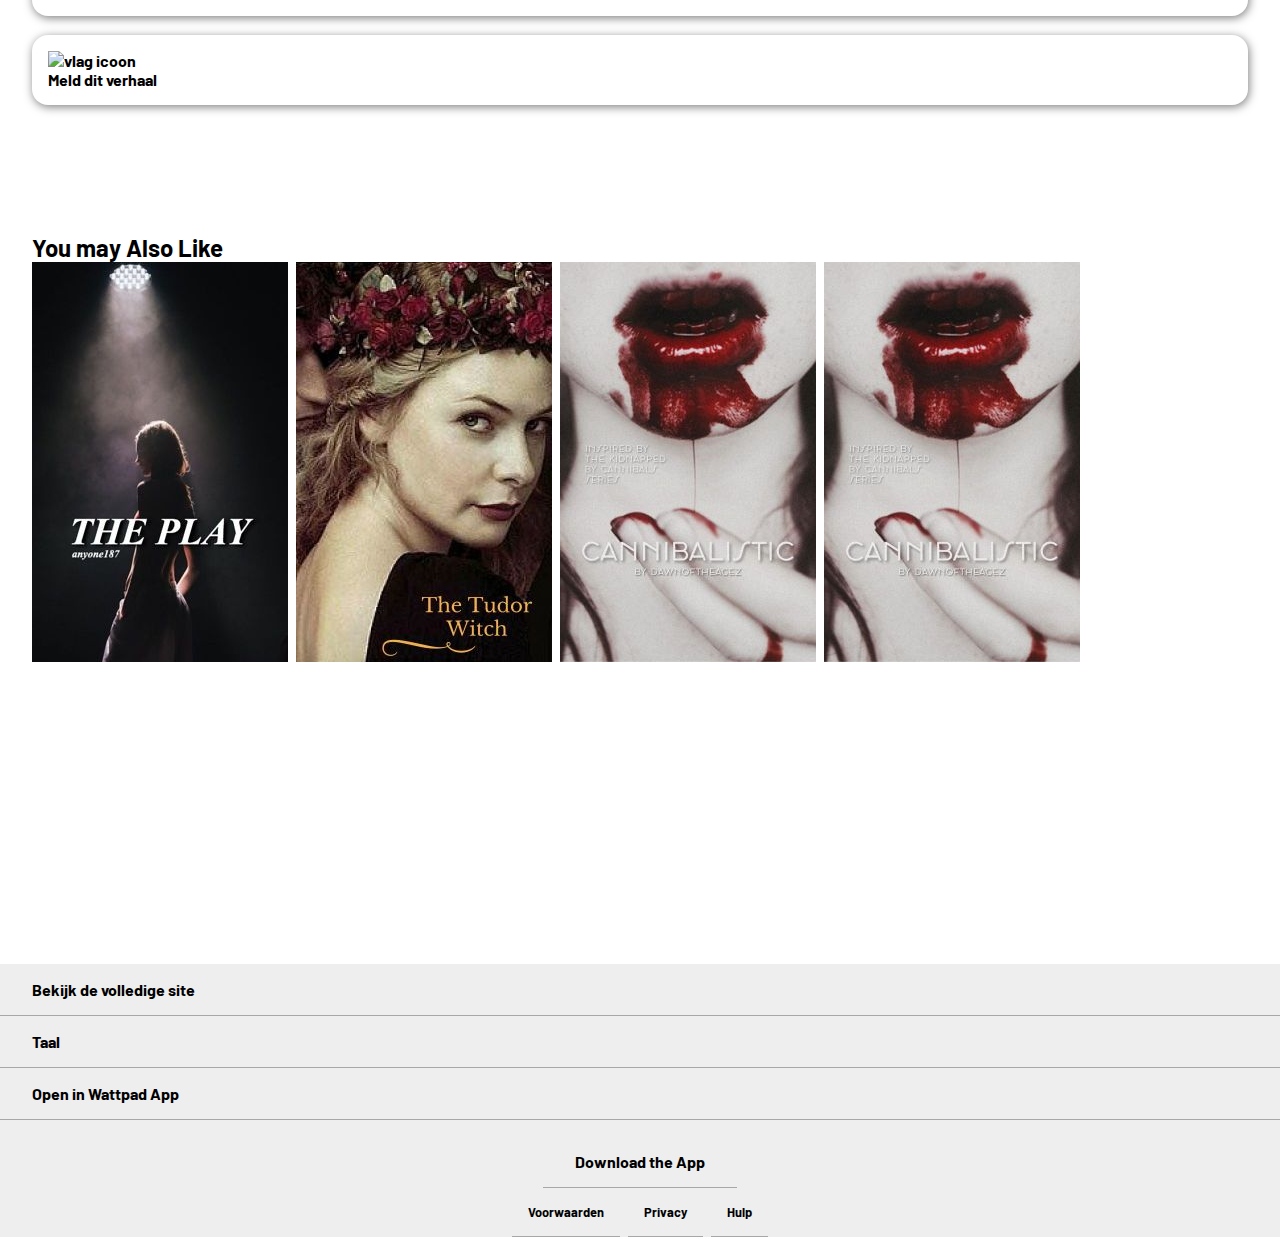
==== commit 899fb9f4: "Meer details op Pagina" ====
--- a/detailpagina.html
+++ b/detailpagina.html
@@ -1,99 +1,127 @@
 <!DOCTYPE html>
 <html lang="nl">
+
 <head>
     <meta charset="UTF-8">
     <meta name="author" content="Keisha Alexander">
     <meta name="viewport" content="width=device-width, initial-scale=1">
-        
+
     <title>Book details</title>
-        
+
     <link href="styles/style.css" rel="stylesheet">
     <link rel="icon" type="image/svg+xml" href="images/favicon.svg">
     <link rel="preconnect" href="https://fonts.googleapis.com">
-<link rel="preconnect" href="https://fonts.gstatic.com" crossorigin>
-<link href="https://fonts.googleapis.com/css2?family=Barlow:ital,wght@0,100;0,200;0,300;0,400;0,500;0,600;0,700;0,800;0,900;1,100;1,200;1,300;1,400;1,500;1,600;1,700;1,800;1,900&display=swap" rel="stylesheet">
+    <link rel="preconnect" href="https://fonts.gstatic.com" crossorigin>
+    <link
+        href="https://fonts.googleapis.com/css2?family=Barlow:ital,wght@0,100;0,200;0,300;0,400;0,500;0,600;0,700;0,800;0,900;1,100;1,200;1,300;1,400;1,500;1,600;1,700;1,800;1,900&display=swap"
+        rel="stylesheet">
+
+    <!-- Iconen die ik heb gebruikt voot deze pagina  -->
+    <link href="https://css.gg/eye.css" rel="stylesheet">
+    <link href="https://css.gg/layout-list.css" rel="stylesheet">
+    <link href="https://css.gg/time.css" rel="stylesheet">
+    <link href="https://css.gg/arrow-right.css" rel="stylesheet">
+    <link href="https://css.gg/readme.css" rel="stylesheet">
+    <link href="https://css.gg/math-plus.css" rel="stylesheet">
+
 </head>
 
 <body>
-    
-
-    <header>	
-		<!-- Wattpad logo bron: https://company.wattpad.com/brand-guidelines -->
-		
-		<div class="logo-container">
-			<a class="logo-link" href="">Wattpad</a>
-		    <img class="logo-img" src="./images/Wattpad_Logomark_Orange_RGB_HR.png" alt="Wattpad logo">
-		</div>			
-		
-
-
-		<!-- Hier is de navigatie menu van wattpad -->
-		<nav>
-			<ul>
-					
-				<li>
-					<a href="./index.html">Bibliotheek</a>
-				</li>
-				
-				<li>
-					<a href="#"> Zoeken</a>
-					
-				</li>
-                
-				<li>
-					<a href="#"> Schrijven</a>
-					
-				</li>
-				
-			</ul>
-		</nav>
-		
-	</header>
-
-			
-		
+
+
+    <header>
+        <!-- Wattpad logo bron: https://company.wattpad.com/brand-guidelines -->
+
+        <div class="logo-container">
+            <a class="logo-link" href="">Wattpad</a>
+            <img class="logo-img" src="./images/Wattpad_Logomark_Orange_RGB_HR.png" alt="Wattpad logo">
+        </div>
+
+
+
+        <!-- Hier is de navigatie menu van wattpad -->
+        <nav>
+            <ul>
+
+                <li>
+                    <a href="./index.html">Bibliotheek</a>
+                </li>
+
+                <li>
+                    <a href="#"> Zoeken</a>
+
+                </li>
+
+                <li>
+                    <a href="#"> Schrijven</a>
+
+                </li>
+
+            </ul>
+        </nav>
+
+    </header>
+
+
+
 
 
     <main class="main-second-page">
         <!-- Hier komen de kaft van het boek en de titel en auteur van het boek -->
         <section>
             <h1>The Rebirth of an Ill-Fated Consort</h1>
-            
-           <img src="./images/156454935-512-k537006-boekenkaft-uit-wattpad.jpg" alt="Boekenkaft">
-
-            
+
+            <img src="./images/156454935-512-k537006-boekenkaft-uit-wattpad.jpg" alt="Boekenkaft">
+
+
             <!-- met een lage opacity -->
 
             <a href="#">Merakitranslations</a>
-           
+
         </section>
 
         <section>
             <ul>
-                <li> 
-                    <!-- Eye icon -->
-                     <p>Reads</p> 
-                    <span>907K</span>
-                    
-                </li>
-                
-                <li>
-                    <!-- Star icon -->
-                    <p>Stemmen</p>
-                    <span>40.6K</span>
-                     
-                </li>
-
-                <li>
-                    <!-- list-icon -->
-                    <p>Delen</p>
-                    <span>141</span>
-                    
-                </li>
-
-                <li>
-                    <p>Tijd</p>
-                   <span>27h24m</span> 
+                <li>
+                    <!-- Eye icon  bron: https://css.gg/eye-->
+                    <i class="gg-eye"></i>
+                    <div>
+                        <p>Reads </p>
+                        <span>907K</span>
+
+                    </div>
+
+                </li>
+
+                <li>
+
+                    <!-- Star icon Bron:-->
+                    <div>
+                        <p>Stemmen</p>
+                        <span>40.6K</span>
+                    </div>
+
+                </li>
+
+                <li>
+                    <!-- list-icon bron:  https://css.gg/layout-list -->
+                    <i class="gg-layout-list"></i>
+                    <div>
+                        <p>Delen</p>
+                        <span>141</span>
+                    </div>
+
+
+                </li>
+
+                <li>
+                    <!-- Clock icon: https://css.gg/time -->
+                    <i class="gg-time"></i>
+                    <div>
+                        <p>Tijd</p>
+                        <span>27h24m</span>
+                    </div>
+
                 </li>
             </ul>
         </section>
@@ -102,57 +130,71 @@
             <!-- Hier komt de samenvatting van het boek -->
 
             <button>Toon Samenvatting</button>
-          
-                 
-
-                    <article>
+
+
+
+            <article>
                 <address>Geschreven door: <a rel="author" href="#">Qian Shan Cha Ke</a></address>
                 <!-- bron:  https://stackoverflow.com/questions/7290504/which-html5-tag-should-i-use-to-mark-up-an-author-s-name -->
                 <p>
-                     Written by: Qian Shan Cha Ke
-
-                     Crying blood and tears, she pledged a poisonous vow. The gods did not fail her. She was sent back to a decade ago. The legitimate daughter of Jiang family returned from hell.
-
-                     Forget it, whatever. Since they already claimed that she was a temptress that wrecked the country, she shall overturn the world into complete chaos starting with her beguiling sister, her malicious stepmother, her cruel lover and her heartless family. Let her end the lives that Hades refused to end.
-
-                     She was a pawn in past life. This life, however, the world was her chess board. With an alluring smile and a charming figure that enchanted the entire city, the red-clothed woman wrecked chaos among the lands. She was a vengeful spirit from hell, determined to make those who wronged her pay in blood.
-
-                   <span>"I want those who owe me a life debt to hold their hearts out in front of me. I want those who looked down on me to only be able to admire me. I want Lord Zhong Zi to shiver when he sees me. I want to step on these splendid river and mountains!"
-
-                     "You are a temptress and I am a thief." His robe was as dark as the night and his gaze was as cold as the Northern Star. "A perfect match."
+                    Written by: Qian Shan Cha Ke
+
+                    Crying blood and tears, she pledged a poisonous vow. The gods did not fail her. She was sent back to
+                    a decade ago. The legitimate daughter of Jiang family returned from hell.
+
+                    Forget it, whatever. Since they already claimed that she was a temptress that wrecked the country,
+                    she shall overturn the world into complete chaos starting with her beguiling sister, her malicious
+                    stepmother, her cruel lover and her heartless family. Let her end the lives that Hades refused to
+                    end.
+
+                    She was a pawn in past life. This life, however, the world was her chess board. With an alluring
+                    smile and a charming figure that enchanted the entire city, the red-clothed woman wrecked chaos
+                    among the lands. She was a vengeful spirit from hell, determined to make those who wronged her pay
+                    in blood.
+
+                    <span>"I want those who owe me a life debt to hold their hearts out in front of me. I want those who
+                        looked down on me to only be able to admire me. I want Lord Zhong Zi to shiver when he sees me.
+                        I want to step on these splendid river and mountains!"
+
+                        "You are a temptress and I am a thief." His robe was as dark as the night and his gaze was as
+                        cold as the Northern Star. "A perfect match."
 
                         --
 
-                          Her red dress was akin to a fire, but her heart was the coldest ice in the winter. He was stoic in his black robe, yet he was willing to warm her frozen heart.
-
-                          In this life, the elegant man seemed like a snowy bamboo grove with tall, chilly mountains, walking step by step towards her like an unstoppable force.
-
-                          "Ruan Ruan, if you hate the world, then I shall conquer the lands with you."
-
-                           "What if I love the world?" She asked.
+                        Her red dress was akin to a fire, but her heart was the coldest ice in the winter. He was stoic
+                        in his black robe, yet he was willing to warm her frozen heart.
+
+                        In this life, the elegant man seemed like a snowy bamboo grove with tall, chilly mountains,
+                        walking step by step towards her like an unstoppable force.
+
+                        "Ruan Ruan, if you hate the world, then I shall conquer the lands with you."
+
+                        "What if I love the world?" She asked.
 
                         "I am the world, so you can only love me," he answered.
                     </span>
 
-                  
-                   
-                   
-                     New translations are first posted weekly at: <a href="https://tranzgeek.wordpress.com">https://tranzgeek.wordpress.com</a>.
-                     <!-- Bron: https://www.wattpad.com/story/156454935-the-rebirth-of-an-ill-fated-consort -->
+
+
+
+                    New translations are first posted weekly at: <a
+                        href="https://tranzgeek.wordpress.com">https://tranzgeek.wordpress.com</a>.
+                    <!-- Bron: https://www.wattpad.com/story/156454935-the-rebirth-of-an-ill-fated-consort -->
                 </p>
-                
-                <address>Translated by <a href="#"> togekiss, irisu, SamAtrey, shl.Edited by Anks &amp; Ely</a></address> 
-
-
-
-
-                   </article>
-                 
-           
-           
-                
-
-            
+
+                <address>Translated by <a href="#"> togekiss, irisu, SamAtrey, shl.Edited by Anks &amp; Ely</a>
+                </address>
+
+
+
+
+            </article>
+
+
+
+
+
+
 
         </section>
 
@@ -172,7 +214,7 @@
         </section>
 
         <section>
-           
+
             <nav>
                 <ul>
                     <li>
@@ -181,8 +223,8 @@
                             <p> #138 <span> Romance</span></p>
 
                         </a>
-                    </li> 
-                    
+                    </li>
+
                     <!-- Hier komt een dropdown menu voor de hoofdstukken  -->
 
                     <li>
@@ -203,7 +245,7 @@
                         </a>
                     </li>
 
-                   
+
                 </ul>
             </nav>
         </section>
@@ -216,90 +258,102 @@
             <nav>
                 <ul>
                     <li>
-                      <a href="#">
-                         <img src="./images/195529118-256-k504456-suggesties-boek-1.jpg" alt="Boek heet de; The Play">
-                         <!-- Bron: https://img.wattpad.com/cover/195529118-256-k504456.jpg -->
-                      </a>
-                </li>
-
-                <li>
-                   <a href="#">
-                      <img src="./images/4418363-256-k979864-the-tudor-witch.jpg" alt="Boek heet de; The Tudor Witch">
-                      <!-- Bron: https://img.wattpad.com/cover/4418363-256-k979864.jpg  -->
-                   </a>
-                </li>
-
-                 <li>
-                    <a href="#">
-                      <img src="./images/164517588-256-k161004-cannibalistic.jpg" alt="Boek heet : Cannibalistic">
-                      <!-- Bron:https://img.wattpad.com/cover/164517588-256-k161004.jpg -->
-                   </a>
-               </li>
-
-               
-                   
-                </ul>
-            </nav>
-
-
-
-        </section>
-        
-        <section>
-            <nav>
-                <ul>
-                    <li>
-                        <a href="#">
-                            <img src="#" alt="boek icoon">
-                            Begin met lezen
-                        </a>
-                    </li>
-                    <li>
-                        <a href=""><img src="#" alt="Plus icoon"></a>
-                    </li>
-                </ul>
-            </nav>
-        </section>
-
-      
+                        <a href="#">
+                            <img src="./images/195529118-256-k504456-suggesties-boek-1.jpg"
+                                alt="Boek heet de; The Play">
+                            <!-- Bron: https://img.wattpad.com/cover/195529118-256-k504456.jpg -->
+                        </a>
+                    </li>
+
+                    <li>
+                        <a href="#">
+                            <img src="./images/4418363-256-k979864-the-tudor-witch.jpg"
+                                alt="Boek heet de; The Tudor Witch">
+                            <!-- Bron: https://img.wattpad.com/cover/4418363-256-k979864.jpg  -->
+                        </a>
+                    </li>
+
+                    <li>
+                        <a href="#">
+                            <img src="./images/164517588-256-k161004-cannibalistic.jpg" alt="Boek heet : Cannibalistic">
+                            <!-- Bron:https://img.wattpad.com/cover/164517588-256-k161004.jpg -->
+                        </a>
+                    </li>
+
+                    <li>
+                        <a href="#">
+                            <img src="./images/164517588-256-k161004-cannibalistic.jpg" alt="Boek heet : Cannibalistic">
+                            <!-- Bron:https://img.wattpad.com/cover/164517588-256-k161004.jpg -->
+                        </a>
+                    </li>
+
+
+                </ul>
+            </nav>
+
+
+
+        </section>
+
+        <section>
+            <nav>
+                <ul>
+                    <li>
+                        <!-- Bron: Iconen voor de button  -->
+
+                        <a href="#"><i class="gg-readme"></i> Begin met lezen </a>
+                    </li>
+
+                    <li>
+                        <!-- -->
+                        <a href="#"> <i class="gg-math-plus"></i></a>
+                    </li>
+
+                </ul>
+            </nav>
+        </section>
+
+
     </main>
     <footer>
-		<section>
-			<nav>
-				<ul>
-					<li>
-						<a href="#">Bekijk de volledige  site</a>
-						<img src="#" alt="Driehoek icoon">
-					</li>
-
-					<li>
-						<a href="#">Taal</a>
-						<img src="#" alt="Driehoek icoon">
-					</li>
-
-					<li>
-						<a href="#">Open in  Wattpad App</a>
-						<img src="#" alt="Driehoek icoon">
-					</li>
-				</ul>
-			</nav>
-		</section>
-		<section>
-			<a href="#">Download the App</a>
-		</section>
-		
-		<section>
-			<nav>
-				<ul>
-					<li><a href="#">Voorwaarden</a></li>
-					<li><a href="#">Privacy</a></li>
-					<li><a href="#">Hulp</a></li>
-				</ul>
-			</nav>
-		</section>
-		
-	</footer>
-
-	<script src="scripts/script.js"></script>
+        <section>
+            <nav>
+                <ul>
+                    <li>
+                        <a href="#">Bekijk de volledige site</a>
+                        <i class="gg-arrow-right"></i>
+                    </li>
+
+                    <li>
+                        <a href="#">Taal</a>
+                        <i class="gg-arrow-right"></i>
+                    </li>
+
+                    <li>
+                        <a href="#">Open in Wattpad App</a>
+                        <i class="gg-arrow-right"></i>
+                    </li>
+
+                    <li>
+                        <a href="#">Download the App</a>
+                    </li>
+                </ul>
+            </nav>
+        </section>
+
+        <section>
+            <nav>
+                <ul>
+                    <li><a href="#">Voorwaarden</a></li>
+                    <li><a href="#">Privacy</a></li>
+                    <li><a href="#">Hulp</a></li>
+                </ul>
+            </nav>
+        </section>
+
+    </footer>
+
+    <script src="scripts/script.js"></script>
 </body>
+
 </html>--- a/styles/style.css
+++ b/styles/style.css
@@ -1,6 +1,9 @@
 /* CSS Document */
-*, *::after, *::before, html {
-  box-sizing:border-box;  
+*,
+*::after,
+*::before,
+html {
+  box-sizing: border-box;
   padding: 0;
   margin: 0;
 }
@@ -10,8 +13,11 @@
 /* Algemen stijlen voor de hele pagina */
 :root {
   --button-color: #2a1c60;
-  --background-color:#fefefe;
-   --main-orange-color:#FF500A;
+  --background-color: #fefefe;
+  --main-orange-color: #FF500A;
+  --black-color: #000000;
+  --line-gray-color: rgb(190, 190, 190);
+
 }
 
 
@@ -38,11 +44,16 @@
 
 
 header {
-  
+  top: 0;
+  left: 0;
+  right: 0;
   margin: 0;
   padding: 0;
+  z-index: 2;
   display: flex;
   position: relative;
+  position: -webkit-sticky;
+  position: sticky;
   flex-direction: column;
   background-color: var(--background-color);
 }
@@ -57,7 +68,7 @@
 header ul {
   gap: 20px;
   display: flex;
-  flex-flow:  wrap;
+  flex-flow: wrap;
   justify-content: center;
   /* justify-content:space-evenly; */
 }
@@ -73,37 +84,38 @@
   font-weight: 600;
   line-height: 1em;
   text-align: center;
-  transition: 0.2s ease-in-out; 
- }
+  transition: 0.2s ease-in-out;
+}
 
 header nav a:hover {
-   font-size: 19px;
-   background-color: rgb(255, 245, 220);
-}
-
-
- header nav a:active,  header nav a:focus {
-font-size: 25px;
-border-bottom: 3px solid var(--main-orange-color);
+  font-size: 19px;
+  background-color: rgb(255, 245, 220);
+}
+
+
+header nav a:active,
+header nav a:focus {
+  font-size: 25px;
+  border-bottom: 3px solid var(--main-orange-color);
 }
 
 header .logo-container {
   display: flex;
-  align-items: center ;
+  align-items: center;
   justify-content: center;
 }
 
 header .logo-link {
   font-size: 20px;
   color: var(--main-orange-color);
- 
-}
-
-
-header:first-of-type  img:first-of-type {
-width: 55px;
-max-width: 75px;
-min-width: 50px;
+
+}
+
+
+header:first-of-type img:first-of-type {
+  width: 55px;
+  max-width: 75px;
+  min-width: 50px;
 
 }
 
@@ -124,13 +136,13 @@
 }
 
 figure:nth-of-type(1) img {
- right: 20px;
- width: 55px;
- margin:1em 0.5em;
- position:absolute ;
- border-radius: 40px;
- transform: translateX( .5em);
- box-shadow: 2px 3px 6px rgba(0, 0, 0, 0.329);
+  right: 20px;
+  width: 55px;
+  margin: 1em 0.5em;
+  position: absolute;
+  border-radius: 40px;
+  transform: translateX(.5em);
+  box-shadow: 2px 3px 6px rgba(0, 0, 0, 0.329);
 
 }
 
@@ -149,7 +161,7 @@
 
 
 /* ****************************************************** */
-
+/* PAGINA 1 */
 /* Hier begin het stijlen voor de content binnen de main HTML */
 /* Onderaan staan de stijlen voor de eerste pagina  */
 
@@ -162,19 +174,19 @@
   justify-content: center;
 }
 
-.main-first-page ul, 
+.main-first-page ul,
 .main-first-page li {
   display: flex;
   flex-wrap: wrap;
-  
+
 }
 
 
 
 .main-first-page section img {
-width: 100%;
-max-width: 300px;
-min-width: 200px
+  width: 100%;
+  max-width: 300px;
+  min-width: 200px
 }
 
 
@@ -185,7 +197,7 @@
 /* Dit is de vormgeving voor de bibliotheek titel 
 op de eerste pagina  */
 
-.main-first-page h1:first-of-type{ 
+.main-first-page h1:first-of-type {
   width: 100%;
   color: white;
   position: static;
@@ -193,27 +205,59 @@
   min-width: 200px;
   text-align: center;
   border-radius: 20px;
-  letter-spacing: 10px;
-  text-transform: uppercase;
-  background: var(--main-orange-color); 
-  background-image: linear-gradient(var(--main-orange-color),rgba(255, 80, 10, 0.5));
-   
-} 
+  background: var(--main-orange-color);
+  /* letter-spacing: 10px;
+ /* text-transform: uppercase; */
+  /* background: var(--main-orange-color);  */
+  /* background-image: linear-gradient(var(--main-orange-color), rgba(255, 80, 10, 0.5)); */
+
+
+}
+
+.main-first-page h1:first-of-type:active {
+  animation-name: titel-animation;
+  animation-duration: 1s;
+  animation-iteration-count: infinite;
+
+
+}
+
+
+@keyframes titel-animation {
+  0% {}
+
+  100% {
+
+    background-color: var(--button-color);
+
+    transform: scale(1);
+    letter-spacing: 10px;
+    text-transform: uppercase;
+    background: var(--button-color);
+  }
+}
+
+
+
+
+
+
 
 /* ********************************* */
 /* Dit is voor Section 1 van Pagina 1 */
+/* Die bestaat uit de huidige reads en de archiveren en leeslijst */
 /* ********************************* */
 .main-first-page section:nth-of-type(1) nav {
   margin: 2em 0;
 }
 
 .main-first-page section:nth-of-type(1) ul {
- gap: 5px;
- display: flex;
- flex-wrap: wrap;
- justify-content: space-evenly;
- border-top: 1px solid rgb(190, 190, 190);
- border-bottom: 1px solid rgb(190, 190, 190);
+  gap: 5px;
+  display: flex;
+  flex-wrap: wrap;
+  justify-content: space-evenly;
+  border-top: 1px solid var(--line-gray-color);
+  border-bottom: 1px solid var(--line-gray-color);
 
 
 }
@@ -222,7 +266,7 @@
   display: flex;
   flex-wrap: wrap;
   flex-direction: column;
- 
+
 }
 
 
@@ -234,20 +278,17 @@
   font-weight: 600;
   transition: 0.5s;
   color: #000000;
-  padding:1em 0.2em;
-  line-height: 1.5em;  
-}
-
-
-
-.main-first-page section:nth-of-type(1) a:active, 
- main:first-of-type section:nth-of-type(1) a:focus {
- font-size: 19px;
- border-bottom: 3px solid rgb(190, 190, 190);
-}
- 
-
-
+  padding: 1em 0.2em;
+  line-height: 1.5em;
+}
+
+
+
+.main-first-page section:nth-of-type(1) a:active,
+main:first-of-type section:nth-of-type(1) a:focus {
+  font-size: 19px;
+  border-bottom: 3px solid rgb(190, 190, 190);
+}
 
 
 
@@ -263,34 +304,36 @@
 
 /* ***************************** */
 /* Section 2 van pagina 1 */
+/* Bestaat uit de boeken die opgeslagen zijn in mijn bibliotheek */
 /* ***************************** */
 
 .main-first-page section:nth-of-type(2) ul {
-gap: 5em;
-}
-
-
-.main-first-page section:nth-of-type(2) li {
+  gap: 5em;
+}
+
+
+.main-first-page section:nth-of-type(2) a {
   position: relative;
 }
 
+
 .main-first-page section:nth-of-type(2) img {
-   box-shadow: 3px 5px 15px rgb(119, 119, 119);
+  box-shadow: 3px 5px 15px rgb(119, 119, 119);
 }
 
 
 .main-first-page section:nth-of-type(2) h2 {
- top: 0;
- z-index: 1;
- padding: 0.5em;
- position: absolute;
- writing-mode: vertical-lr;
- color: rgb(255, 255, 255);
-background-image: linear-gradient(to bottom ,#ff4f0ab7,#ff4f0a33 );
-}
-
-.main-first-page section:nth-of-type(2)  p {
-  
+  top: 0;
+  z-index: 0;
+  padding: 0.5em;
+  position: absolute;
+  /* writing-mode: vertical-lr; */
+  color: rgb(255, 255, 255);
+  background-image: linear-gradient(to bottom, #ff4f0ab7, #ff4f0a33);
+}
+
+.main-first-page section:nth-of-type(2) p {
+
   right: 0;
   bottom: 2px;
   padding: 1em;
@@ -300,7 +343,7 @@
   position: absolute;
   text-align: center;
   background-color: #2a1c60;
- 
+
 }
 
 
@@ -309,35 +352,89 @@
   position: absolute;
   top: -1em;
   right: -1em;
-  min-width: 60px;
-  max-width: 100px;
-  border-radius: 60px;
+  min-width: 2em;
+  max-width: 6em;
+  border-radius: 20em;
   box-shadow: 0 4px 10px black;
-    border: 4px solid var(--main-orange-color);
-  
-}
-
-
-/* .hover-menu {
-  display: inline-block;
-  position: relative;
-
-}
-
-.hover-menu-content {
-  
-  position: absolute;
-  background-color: #0000003f;
-  min-width: 160px;
-  
-  padding: 12px 16px;
-  z-index: 3;
-}
-
-.hover-menu:hover .hover-menu-content {
-  display: block;
-} */
-
+  border: 2px solid var(--main-orange-color);
+
+}
+
+
+
+
+
+
+
+
+
+
+
+/* ********************************************88 */
+/* Code voor de side menu in de bibliotheek pagina  */
+/* Side menu  */
+
+@keyframes side-menu-animation {
+  0% {
+    transform: translateX(-9em)
+  }
+
+  100% {
+    padding-right: 4em;
+    box-shadow: 13px 7px 27px -2px rgba(0, 0, 0, 0.24);
+  }
+}
+
+
+
+.side-menu {
+  /* top: calc(100% /2); */
+  /* bottom: 10em; */
+  left: 0;
+  top: 5em;
+  bottom: 0;
+  z-index: 1;
+  padding: 1em;
+  transition: 1s;
+  position: fixed;
+  padding-right: 4em;
+  transform: translateX(-12em);
+  background-color: rgb(255, 255, 255);
+  box-shadow: 13px 7px 27px -2px rgba(0, 0, 0, 0.24);
+}
+
+.side-menu.menu-zichtbaar {
+  transform: translateX(0);
+  animation-name: side-menu-animation;
+  animation-duration: 2s;
+  /* animation-direction: alternate; */
+
+}
+
+.side-menu-content {
+  display: flex;
+  flex-direction: column;
+  margin-top: 2em;
+
+}
+
+.side-menu-content a {
+  padding: .5em;
+  color: black;
+  font-weight: bold;
+
+
+
+}
+
+.side-menu-content a:last-of-type {
+  margin-top: 30em;
+  padding: .8em;
+  text-align: center;
+  border-radius: 12em;
+  color: var(--background-color);
+  background-color: var(--button-color);
+}
 
 
 
@@ -350,30 +447,31 @@
 
 
 /* ******************************************* */
+/* PAGINA 2 */
 /* -----------------Stijlen op de tweede pagina  */
 /* ALGEMENE STIJLEN VOOR DE tweede pagina  */
 /* ************************************************8 */
 .main-second-page {
-  margin: 2em ;
+  margin: 2em;
   display: flex;
   flex-wrap: wrap;
- flex-direction: column;
- justify-content: center;
-}
-
-.main-second-page ul, 
+  flex-direction: column;
+  justify-content: center;
+}
+
+.main-second-page ul,
 .main-second-page li {
   display: flex;
   flex-wrap: wrap;
-  
+
 }
 
 .main-second-page section {
   display: flex;
   margin: 4em 0;
   position: relative;
-  flex-direction: column ;
- 
+  flex-direction: column;
+
 }
 
 
@@ -390,34 +488,39 @@
 /* ******************************************* */
 /* Stijlen voor specifieke section van de pagina  */
 /* de eerste section  -----------------*/
+/* Bestat uit de boekenkaft met daarin specifieke informatie van het boek. */
 /* ***************************************** */
 .main-second-page section:first-of-type {
-margin: 0;
-padding: 1em;
-flex-direction: column;
-justify-content: center;
-background-color: whitesmoke;
+
+  gap: 1em;
+  margin: 0;
+  padding: 1em;
+  flex-direction: column;
+  justify-content: center;
+
+  box-shadow: 1px 18px 22px -11px rgba(0, 0, 0, 0.27);
+
 }
 
 .main-second-page section:first-of-type h1 {
-order: -1;
-width: 100%;
-font-size: 30px;
-text-align:center;
+  order: -1;
+  width: 100%;
+  text-align: center;
 }
 
 
 .main-second-page section:first-of-type a {
   order: 0;
+  text-align: center;
 }
 
 .main-second-page section:first-of-type img {
   order: 1;
   width: 100%;
-  min-width: 50px;
-  max-width: 300px;
-  border-radius: none;
- 
+  min-width: 3em;
+  max-width: 18em;
+  align-self: center;
+  border-radius: 2em;
 }
 
 
@@ -431,46 +534,52 @@
 
 /* **************************************************** */
 /* de tweede section------------------------------------ */
+/* De statistieken van het boek zoals aantal mensen die het boek had gekeken */
 /* ***************************************************** */
-.main-second-page section:nth-of-type(2)  ul {
-  justify-content: space-evenly;
-  
-}
-
-.main-second-page section:nth-of-type(2)  li{
-flex-direction: column-reverse;
-background-color:rgb(190, 190, 190);
-}
-
-
-
-
-
-
-
+.main-second-page section:nth-of-type(2) ul {
+  gap: 1em;
+
+
+}
+
+.main-second-page section:nth-of-type(2) li {
+  flex-direction: row;
+
+  flex-grow: 1;
+  gap: 1em;
+  align-items: center;
+}
+
+.main-second-page section:nth-of-type(2) div {
+  flex-direction: column;
+  font-size: 0.8em;
+}
+
+.main-second-page section:nth-of-type(2) div span {
+  font-weight: bold;
+}
 
 /* ---------------section 3 --------------- */
-/* Code voor de samenvatting */
+/* Code voor de samenvatting  van het boek*/
 /* --------------------------------------- */
 
 /* Stijlen van het toon samenvatting button */
-.main-second-page section:nth-of-type(3)  button {
+.main-second-page section:nth-of-type(3) button {
   padding: 1em;
-  border:none;
+  border: none;
   color: white;
   font-size: 1.2em;
   font-weight: bold;
   text-align: center;
-  letter-spacing: 0.2em;
   border-radius: 4em;
-   background-color: var(--button-color);
-   transition: 0.2s;
-   
-}
-
-.main-second-page section:nth-of-type(3)  button:active, 
-.main-second-page section:nth-of-type(3)  button:hover{
-  transition:  0.2s;
+  background-color: var(--button-color);
+  transition: 0.2s;
+
+}
+
+.main-second-page section:nth-of-type(3) button:active,
+.main-second-page section:nth-of-type(3) button:hover {
+  transition: 0.2s;
   color: var(--button-color);
   background-color: #ff946a;
 }
@@ -479,36 +588,53 @@
 
 .main-second-page section:nth-of-type(3) article {
 
-padding: 1em;
-display: flex;
-flex-direction: column;
-justify-content: center;
+  padding: 1em;
+  display: flex;
+  flex-direction: column;
+  justify-content: center;
 
 }
 
 .main-second-page section:nth-of-type(3) article p {
-display: none;
+  display: none;
   font-size: 18px;
   line-height: 1.5em;
-}
-
- 
+  transition: 1s;
+}
+
+
 
 .main-second-page section:nth-of-type(3) article p span {
- display: block;
- margin: 1.5em 0;
+  display: block;
+  margin: 1.5em 0;
 }
 
 
 .main-second-page section:nth-of-type(3) article p.samenvatting-zichtbaar {
   display: block;
-}
+  transition: 1s;
+}
+
 /* to be continued------- */
-/* de article morgen afmken met stijlen */
-
-
-
-
+/* de article morgen afmaken met stijlen */
+
+
+/* Code voor het address */
+
+.main-second-page article address {
+  font-size: 1.3em;
+  margin: .5em 0;
+  color: var(--black-color);
+  font-weight: bold;
+  border-bottom: var(--black-color);
+
+}
+
+.main-second-page article address a {
+  display: block;
+  font-weight: normal;
+  color: var(--black-color);
+}
 
 
 
@@ -518,19 +644,22 @@
 
 
 /* Vierde section------------------------ */
+/* De tags van het boek */
 
 .main-second-page section:nth-of-type(4) ul {
   gap: 10px;
   flex-direction: row;
- justify-content: center;
- 
+  justify-content: center;
+
 }
 
 .main-second-page section:nth-of-type(4) a {
- color: rgba(0, 0, 0, 0.959);
- padding: 0.8em;
- background-color: rgb(245, 243, 243);
- border-radius: 35px;
+
+  padding: 0.8em;
+  border-radius: 35px;
+  color: rgba(0, 0, 0, 0.959);
+  background-color: rgb(245, 243, 243);
+
 }
 
 
@@ -542,20 +671,103 @@
 
 
 /* --------------- De vijfde section-------------- */
-.main-second-page section:nth-of-type(5) ul{
-   gap: 25px;
+/* Een link naar de hoofdstukken van het boek */
+.main-second-page section:nth-of-type(5) ul {
+  gap: 1.2em;
   flex-direction: column;
 }
 
 .main-second-page section:nth-of-type(5) li {
-  border-radius: 20px;
-  background-image: white;
-  box-shadow: 2px 4px 10px rgb(126, 126, 126);
+  border-radius: 1em;
+  background-image: rgb(255, 255, 255);
+  box-shadow: 1px 2px 10px rgb(126, 126, 126);
 }
 
 .main-second-page section:nth-of-type(5) a {
-padding: 2em;
-}
+  padding: 1em;
+  font-size: 1em;
+  font-weight: bold;
+  color: #000000;
+}
+
+
+
+/* De zesde section --------------------------------- */
+/* De boek suggesties */
+
+
+.main-second-page section:nth-of-type(6) ul {
+
+  flex-flow: wrap row;
+  gap: 0.5em;
+
+
+}
+
+/* ************************ */
+/* De zevende section */
+/* Button om het boek te lezen */
+section:nth-of-type(7) {
+  position: -webkit-sticky;
+  position: sticky;
+  bottom: 2em;
+
+}
+
+section:nth-of-type(7) ul {
+  gap: .5em;
+  justify-content: center;
+}
+
+section:nth-of-type(7) li {
+  background-color: black;
+
+}
+
+
+
+section:nth-of-type(7) li:first-of-type {
+  border-radius: 111px 0px 0px 113px;
+  -moz-border-radius: 111px 0px 0px 113px;
+  -webkit-border-radius: 111px 0px 0px 113px;
+}
+
+
+section:nth-of-type(7) li:last-of-type {
+  border-radius: 0px 113px 113px 0px;
+  -moz-border-radius: 0px 113px 113px 0px;
+  -webkit-border-radius: 0px 113px 113px 0px;
+  /* https: //www.cssmatic.com/border-radius */
+}
+
+
+section:nth-of-type(7) a {
+  display: flex;
+  gap: 1em;
+  flex-direction: row;
+  align-items: center;
+  color: white;
+  font-size: 1.3em;
+  padding: 1.2em;
+  font-weight: bold;
+}
+
+/* Icoon voor het button */
+.gg-math-plus,
+.gg-readme {
+  width: 3em;
+}
+
+
+
+
+
+
+
+
+
+
+
 
 
 
@@ -568,29 +780,98 @@
 
 
 /* --------Footer------------------ */
+/* Algemene Stijling voor de footer  */
 footer {
   background-color: rgb(228, 228, 228);
-}
-
-
-
-
-
-
-
-
-
-
-
-
-
-
-
-
-
-
-
-
+  background-color: #eeeeee;
+}
+
+footer section li {
+  display: flex;
+
+  padding: 0 1em;
+  border-bottom: 1px solid #a7a7a7;
+
+}
+
+footer section a {
+  display: block;
+  padding: 1em;
+  font-size: 1em;
+  font-weight: bold;
+  color: black;
+}
+
+
+footer section ul {
+  display: flex;
+}
+
+
+
+
+/* *******************************************88 */
+/* Specifieke stijling voor elk section */
+/* De eerste section */
+footer section:first-of-type ul {
+  flex-flow: wrap column;
+}
+
+footer section:first-of-type li {
+  align-items: center;
+  justify-content: space-between;
+}
+
+
+
+/* De laatste li van de eerste section */
+footer section:first-of-type li:last-of-type {
+  align-self: center;
+  padding-top: 1em;
+
+
+}
+
+
+
+
+/* Dit is voor de arrow iconen */
+/* Bron:https://css.gg/arrow-right */
+.gg-arrow-right {
+
+  display: inline;
+  transform: scale(var(--ggs, 1));
+  width: 22px;
+  height: 22px
+}
+
+
+
+
+
+
+
+
+
+
+
+
+/*  De tweede section van de footer  */
+
+footer section:last-of-type ul {
+  justify-content: center;
+  gap: .5em;
+}
+
+footer section:last-of-type li {
+  padding: 1em;
+}
+
+footer section:last-of-type a {
+  padding: 0;
+
+  font-size: 0.8em;
+}
 
 
 
@@ -621,7 +902,7 @@
 
  } */
 
- /* header:nth-of-type(1) {
+/* header:nth-of-type(1) {
    width: 100vw;
 
   box-shadow: 0px 0px 5px rgba(0, 0, 0, 0.5) ;
@@ -684,15 +965,15 @@
   list-style: none;
  } */
 
- /* ----------------main------------------------- */
+/* ----------------main------------------------- */
 /* Hier komt de stijlen voor het main elementen  van pagina 1 */
- /* ----------------main------------------------- */
-
- /* main {
+/* ----------------main------------------------- */
+
+/* main {
    margin:0  3em;
  } */
 
- /* main li {
+/* main li {
    list-style: none;
  }
 
@@ -706,9 +987,9 @@
 
  } */
 
- /* main section:nth-of-type(1) h1:first-of-type{ */
-   /* background: var(--main-orange-color); */
-   /* position: fixed;
+/* main section:nth-of-type(1) h1:first-of-type{ */
+/* background: var(--main-orange-color); */
+/* position: fixed;
    text-align: center;
    left: -20px;
    top: 0;
@@ -723,7 +1004,7 @@
    
  } */
 
- /* main section:nth-of-type(1) nav ul li  {
+/* main section:nth-of-type(1) nav ul li  {
    list-style: none;
    display: flex;
  
@@ -737,7 +1018,7 @@
    bottom: 0;
    
  } */
- 
+
 /* 
  main section:nth-of-type(1) nav ul li a {
    width: 30vw;
@@ -773,6 +1054,4 @@
    max-width: 300px
    
   
- } */
-
-  + } */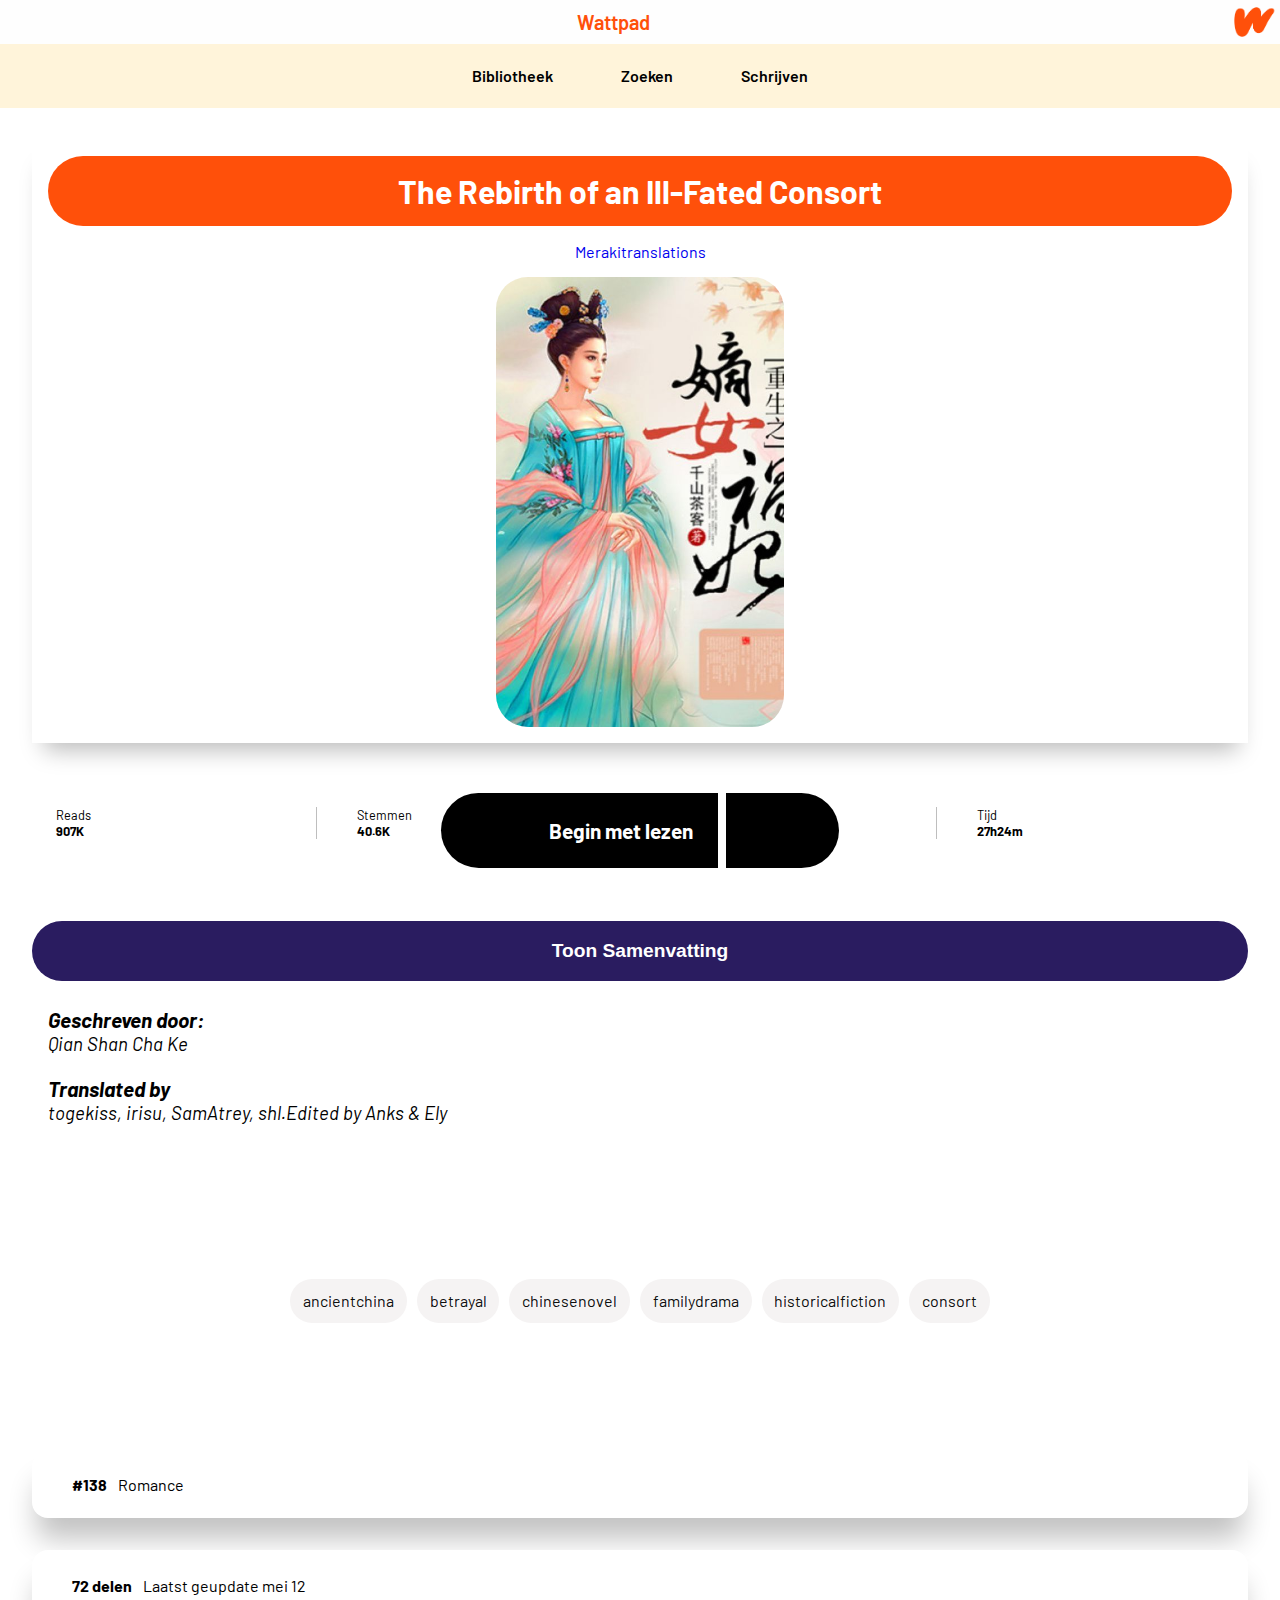
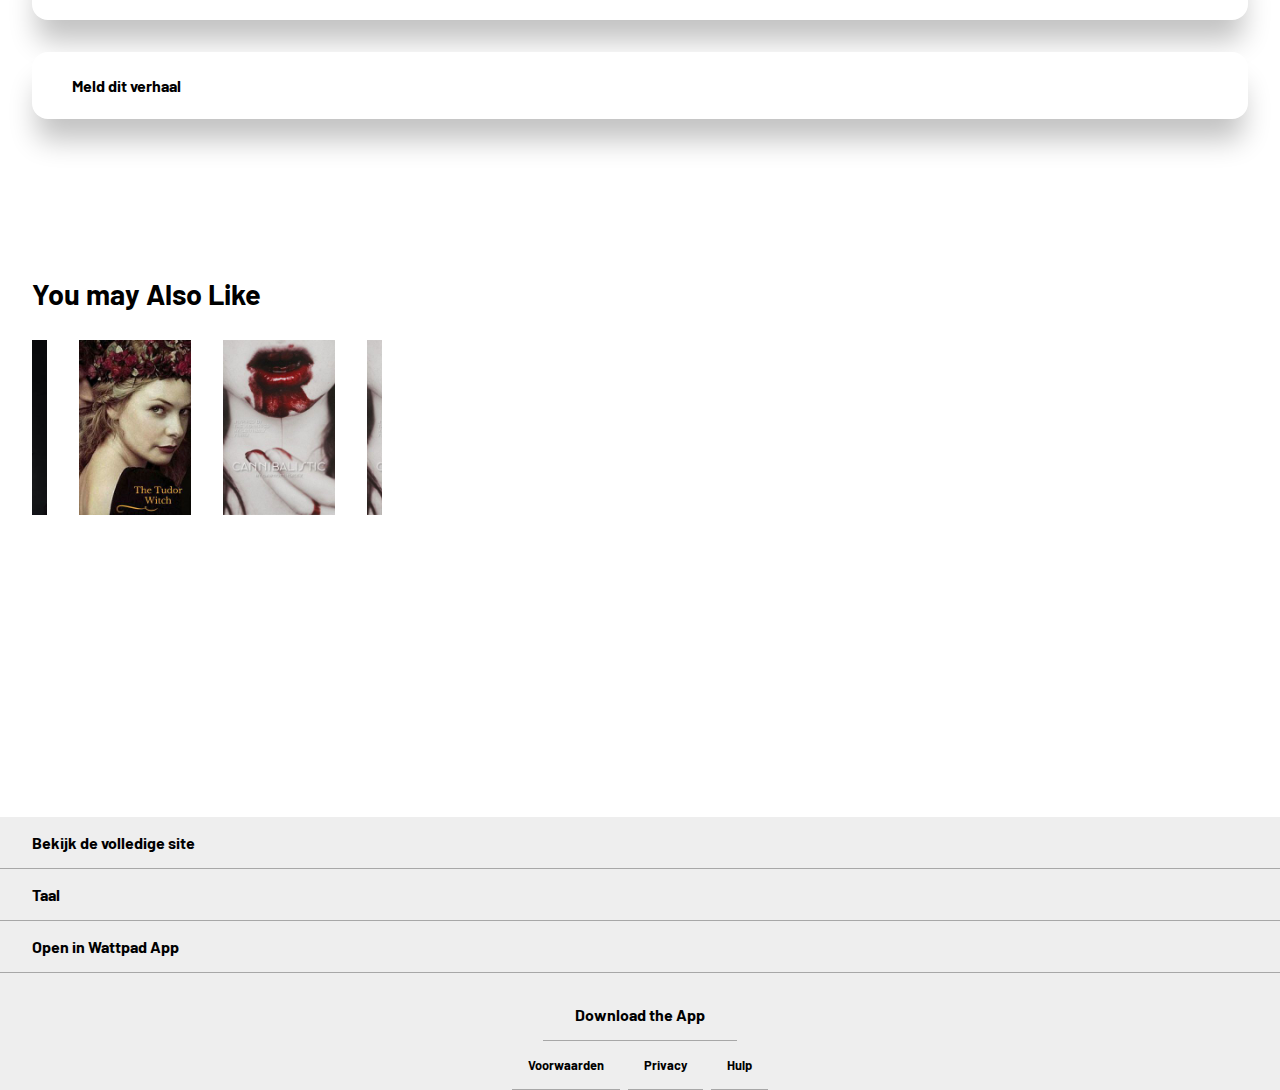
==== commit 0f7bedfa: "States toegevoegd" ====
--- a/detailpagina.html
+++ b/detailpagina.html
@@ -6,12 +6,16 @@
     <meta name="author" content="Keisha Alexander">
     <meta name="viewport" content="width=device-width, initial-scale=1">
 
-    <title>Book details</title>
+    <title>Details van het boek</title>
 
     <link href="styles/style.css" rel="stylesheet">
     <link rel="icon" type="image/svg+xml" href="images/favicon.svg">
+
+    <!-- Fonts gebruikt voor het hele pagina -->
     <link rel="preconnect" href="https://fonts.googleapis.com">
     <link rel="preconnect" href="https://fonts.gstatic.com" crossorigin>
+
+    <!-- Barlow - Google Font -->
     <link
         href="https://fonts.googleapis.com/css2?family=Barlow:ital,wght@0,100;0,200;0,300;0,400;0,500;0,600;0,700;0,800;0,900;1,100;1,200;1,300;1,400;1,500;1,600;1,700;1,800;1,900&display=swap"
         rel="stylesheet">
@@ -23,6 +27,10 @@
     <link href="https://css.gg/arrow-right.css" rel="stylesheet">
     <link href="https://css.gg/readme.css" rel="stylesheet">
     <link href="https://css.gg/math-plus.css" rel="stylesheet">
+    <link href="https://css.gg/flag-alt.css" rel="stylesheet">
+    <link href="https://css.gg/trophy.css" rel="stylesheet">
+    <link href="https://css.gg/heart.css" rel="stylesheet">
+
 
 </head>
 
@@ -44,7 +52,7 @@
             <ul>
 
                 <li>
-                    <a href="./index.html">Bibliotheek</a>
+                    <a href="./index.html" alt="link gaat naar het het bibliotheek pagina ">Bibliotheek</a>
                 </li>
 
                 <li>
@@ -95,7 +103,8 @@
 
                 <li>
 
-                    <!-- Star icon Bron:-->
+                    <!-- Heart icon Bron: https://css.gg/heart-->
+                    <i class="gg-heart"></i>
                     <div>
                         <p>Stemmen</p>
                         <span>40.6K</span>
@@ -219,7 +228,8 @@
                 <ul>
                     <li>
                         <a href="#">
-                            <img src="#" alt="medaille">
+                            <!-- https://css.gg/trophy -->
+                            <i class="gg-trophy"></i>
                             <p> #138 <span> Romance</span></p>
 
                         </a>
@@ -229,16 +239,18 @@
 
                     <li>
                         <a href="#">
-                            <img src="#" alt="list-icoon">
+                            <i class="gg-layout-list"></i>
                             <p> 72 delen <span>Laatst geupdate mei 12</span> </p>
-
-
-                        </a>
-                    </li>
-
-                    <li>
-                        <a href="#">
-                            <img src="#" alt="vlag icoon">
+                            <i class="gg-arrow-right"></i>
+
+
+                        </a>
+                    </li>
+
+                    <li>
+                        <a href="#">
+                            <!-- Bron: vlag icon: -->
+                            <i class="gg-flag-alt"></i>
                             <p> Meld dit verhaal</p>
 
 
--- a/styles/style.css
+++ b/styles/style.css
@@ -8,15 +8,24 @@
   margin: 0;
 }
 
-
+*:focus {
+  outline-color: var(--button-color);
+  outline-width: medium;
+  outline-style: solid;
+}
 
 /* Algemen stijlen voor de hele pagina */
 :root {
   --button-color: #2a1c60;
   --background-color: #fefefe;
+  --header-background-color: rgb(248, 213, 125);
+  --header-link-color: rgb(253, 210, 154);
   --main-orange-color: #FF500A;
+  --main-orange-pastel-color: #ff946a;
   --black-color: #000000;
   --line-gray-color: rgb(190, 190, 190);
+  --white-color: white;
+  --section-color: #f2fdfd;
 
 }
 
@@ -35,6 +44,7 @@
 a {
   text-decoration: none;
 }
+
 
 
 
@@ -61,8 +71,8 @@
 
 
 header nav {
-  padding: 1em;
-  background-color: rgb(253, 239, 203);
+
+  background-color: rgb(255, 244, 218);
 }
 
 header ul {
@@ -75,7 +85,9 @@
 
 
 header a {
+  display: block;
   width: 100%;
+
   padding: .5em;
   color: black;
   min-width: 16px;
@@ -87,16 +99,20 @@
   transition: 0.2s ease-in-out;
 }
 
+header nav a {
+  padding: 1.5em;
+}
+
 header nav a:hover {
-  font-size: 19px;
-  background-color: rgb(255, 245, 220);
+
+  background-color: var(--header-link-color);
 }
 
 
 header nav a:active,
 header nav a:focus {
-  font-size: 25px;
-  border-bottom: 3px solid var(--main-orange-color);
+
+  border-bottom: 4px solid var(--main-orange-color);
 }
 
 header .logo-container {
@@ -174,6 +190,10 @@
   justify-content: center;
 }
 
+.main-first-page section:last-of-type {
+  margin: 2em 0;
+}
+
 .main-first-page ul,
 .main-first-page li {
   display: flex;
@@ -199,13 +219,15 @@
 
 .main-first-page h1:first-of-type {
   width: 100%;
-  color: white;
+  color: var(--white-color);
   position: static;
   line-height: 2em;
   min-width: 200px;
   text-align: center;
   border-radius: 20px;
   background: var(--main-orange-color);
+  text-shadow: 4px 4.5px 2px #682104;
+
   /* letter-spacing: 10px;
  /* text-transform: uppercase; */
   /* background: var(--main-orange-color);  */
@@ -214,7 +236,11 @@
 
 }
 
-.main-first-page h1:first-of-type:active {
+
+
+/* 
+
+.main-first-page h1:first-of-type:hover {
   animation-name: titel-animation;
   animation-duration: 1s;
   animation-iteration-count: infinite;
@@ -235,7 +261,7 @@
     text-transform: uppercase;
     background: var(--button-color);
   }
-}
+} */
 
 
 
@@ -269,7 +295,7 @@
 
 }
 
-
+/* De links */
 .main-first-page section:nth-of-type(1) a {
   z-index: 0;
   width: 100%;
@@ -277,7 +303,7 @@
   min-width: 14px;
   font-weight: 600;
   transition: 0.5s;
-  color: #000000;
+  color: var(--black-color);
   padding: 1em 0.2em;
   line-height: 1.5em;
 }
@@ -287,7 +313,7 @@
 .main-first-page section:nth-of-type(1) a:active,
 main:first-of-type section:nth-of-type(1) a:focus {
   font-size: 19px;
-  border-bottom: 3px solid rgb(190, 190, 190);
+  border-bottom: 4px solid var(--main-orange-color);
 }
 
 
@@ -317,10 +343,15 @@
 }
 
 
+/* Het boekenkaft  */
+
 .main-first-page section:nth-of-type(2) img {
   box-shadow: 3px 5px 15px rgb(119, 119, 119);
 }
 
+
+
+/* Het titel van het boek */
 
 .main-first-page section:nth-of-type(2) h2 {
   top: 0;
@@ -328,10 +359,12 @@
   padding: 0.5em;
   position: absolute;
   /* writing-mode: vertical-lr; */
-  color: rgb(255, 255, 255);
+  color: var(--white-color);
   background-image: linear-gradient(to bottom, #ff4f0ab7, #ff4f0a33);
 }
 
+
+/* Naam van auteur */
 .main-first-page section:nth-of-type(2) p {
 
   right: 0;
@@ -342,7 +375,8 @@
   font-weight: 600;
   position: absolute;
   text-align: center;
-  background-color: #2a1c60;
+  background-color: var(--button-color);
+  border-radius: 3em 0 0 3em;
 
 }
 
@@ -363,6 +397,28 @@
 
 
 
+/* progressbar onder het boek  */
+
+.oranje-balk,
+.licht-grijs-balk {
+
+  height: 1.2em;
+  border-radius: 4em;
+
+}
+
+.licht-grijs-balk {
+  margin: 1.2em 0 0 0;
+  width: 100%;
+  background-color: rgb(230, 230, 230);
+  box-shadow: 3px 7px 14px -2px rgba(185, 185, 185, 0.83);
+}
+
+.oranje-balk {
+  background-color: var(--main-orange-color);
+  width: 60%;
+
+}
 
 
 
@@ -373,6 +429,7 @@
 /* ********************************************88 */
 /* Code voor de side menu in de bibliotheek pagina  */
 /* Side menu  */
+
 
 @keyframes side-menu-animation {
   0% {
@@ -380,7 +437,7 @@
   }
 
   100% {
-    padding-right: 4em;
+    padding-left: 4em;
     box-shadow: 13px 7px 27px -2px rgba(0, 0, 0, 0.24);
   }
 }
@@ -388,18 +445,18 @@
 
 
 .side-menu {
-  /* top: calc(100% /2); */
-  /* bottom: 10em; */
+  top: calc(100% /2.4);
+  bottom: 8em;
   left: 0;
-  top: 5em;
-  bottom: 0;
+  /* top: 5em; */
+  /* bottom: 0; */
   z-index: 1;
   padding: 1em;
   transition: 1s;
-  position: fixed;
-  padding-right: 4em;
+  position: absolute;
+  padding-left: 4em;
   transform: translateX(-12em);
-  background-color: rgb(255, 255, 255);
+  background-color: var(--white-color);
   box-shadow: 13px 7px 27px -2px rgba(0, 0, 0, 0.24);
 }
 
@@ -407,7 +464,7 @@
   transform: translateX(0);
   animation-name: side-menu-animation;
   animation-duration: 2s;
-  /* animation-direction: alternate; */
+  animation-direction: alternate;
 
 }
 
@@ -428,16 +485,13 @@
 }
 
 .side-menu-content a:last-of-type {
-  margin-top: 30em;
+  margin-top: 1.5em;
   padding: .8em;
   text-align: center;
   border-radius: 12em;
   color: var(--background-color);
   background-color: var(--button-color);
 }
-
-
-
 
 
 
@@ -488,7 +542,7 @@
 /* ******************************************* */
 /* Stijlen voor specifieke section van de pagina  */
 /* de eerste section  -----------------*/
-/* Bestat uit de boekenkaft met daarin specifieke informatie van het boek. */
+/* Bestaat uit de boekenkaft met daarin specifieke informatie van het boek. */
 /* ***************************************** */
 .main-second-page section:first-of-type {
 
@@ -502,18 +556,27 @@
 
 }
 
+/* Titel van het boek */
+
 .main-second-page section:first-of-type h1 {
-  order: -1;
+
   width: 100%;
+  min-width: 200px;
   text-align: center;
-}
-
-
+  padding: 0.5em;
+  border-radius: 2em;
+  color: var(--white-color);
+  background: var(--main-orange-color);
+
+}
+
+/* Link die naar de pagina  van het auteurs gaat */
 .main-second-page section:first-of-type a {
   order: 0;
   text-align: center;
 }
 
+/* Het boekenkaft */
 .main-second-page section:first-of-type img {
   order: 1;
   width: 100%;
@@ -544,12 +607,17 @@
 
 .main-second-page section:nth-of-type(2) li {
   flex-direction: row;
-
+  padding: 0 .5em;
+  border-right: 1px solid var(--line-gray-color);
   flex-grow: 1;
   gap: 1em;
   align-items: center;
 }
 
+.main-second-page section:nth-of-type(2) li:last-of-type {
+  border: none;
+}
+
 .main-second-page section:nth-of-type(2) div {
   flex-direction: column;
   font-size: 0.8em;
@@ -559,15 +627,38 @@
   font-weight: bold;
 }
 
+
+
+
+
+
+
+
+
+
+
+
+
+
+
+
 /* ---------------section 3 --------------- */
 /* Code voor de samenvatting  van het boek*/
 /* --------------------------------------- */
 
 /* Stijlen van het toon samenvatting button */
+
+.main-second-page section:nth-of-type(3) {
+  margin-top: 0.5em;
+}
+
+
 .main-second-page section:nth-of-type(3) button {
   padding: 1em;
   border: none;
-  color: white;
+
+  margin-top: 0.5em;
+  color: var(--white-color);
   font-size: 1.2em;
   font-weight: bold;
   text-align: center;
@@ -577,11 +668,12 @@
 
 }
 
+/* Button om de samenvatting te tonen */
 .main-second-page section:nth-of-type(3) button:active,
 .main-second-page section:nth-of-type(3) button:hover {
   transition: 0.2s;
   color: var(--button-color);
-  background-color: #ff946a;
+  background-color: var(--main-orange-pastel-color);
 }
 
 
@@ -595,28 +687,28 @@
 
 }
 
+/* Het samenvatting  */
 .main-second-page section:nth-of-type(3) article p {
   display: none;
   font-size: 18px;
   line-height: 1.5em;
   transition: 1s;
-}
-
-
-
+  color: #3f3f3f;
+}
+
+
+/* Spaties tussen de samenvatting */
 .main-second-page section:nth-of-type(3) article p span {
   display: block;
   margin: 1.5em 0;
 }
 
-
+/* Met javascript wordt de samenvatting zichtbaar */
 .main-second-page section:nth-of-type(3) article p.samenvatting-zichtbaar {
   display: block;
   transition: 1s;
 }
 
-/* to be continued------- */
-/* de article morgen afmaken met stijlen */
 
 
 /* Code voor het address */
@@ -633,6 +725,7 @@
 .main-second-page article address a {
   display: block;
   font-weight: normal;
+  font-size: 0.9em;
   color: var(--black-color);
 }
 
@@ -669,40 +762,109 @@
 
 
 
-
-/* --------------- De vijfde section-------------- */
+/*******************************************************/
+/*  --------------- De vijfde section-------------- */
 /* Een link naar de hoofdstukken van het boek */
+/******************************************************/
+
 .main-second-page section:nth-of-type(5) ul {
-  gap: 1.2em;
+  gap: 2em;
   flex-direction: column;
 }
 
 .main-second-page section:nth-of-type(5) li {
+
   border-radius: 1em;
-  background-image: rgb(255, 255, 255);
-  box-shadow: 1px 2px 10px rgb(126, 126, 126);
+  background-color: rgb(255, 255, 255);
+  /* border: 2px solid #ff946a; */
+  box-shadow: 0px 26px 28px -5px rgba(0, 0, 0, 0.24);
+
+}
+
+.main-second-page section:nth-of-type(5) li:hover {
+  box-shadow: 0px 7px 8px 0px rgba(0, 0, 0, 0.31);
+  color: var(--main-orange-color);
+}
+
+/* Links  */
+
+
+.main-second-page section:nth-of-type(5) a:hover,
+.main-second-page section:nth-of-type(5) a:active {
+  color: var(--main-orange-color);
+
 }
 
 .main-second-page section:nth-of-type(5) a {
-  padding: 1em;
+  display: flex;
+  align-items: center;
+  gap: 1em;
+  padding: 1.5em;
   font-size: 1em;
   font-weight: bold;
   color: #000000;
 }
 
+.main-second-page section:nth-of-type(5) li:nth-of-type(2) a i:last-of-type {
+  margin-left: .8em;
+}
+
+/* Het span binnen het paragraaf die binnen een link is */
+.main-second-page section:nth-of-type(5) a p span {
+  font-weight: lighter;
+  margin-left: .5em;
+}
+
+
+
+
+
+
+
+
+
+
+
+
+
+
+
+
+
+
 
 
 /* De zesde section --------------------------------- */
 /* De boek suggesties */
-
+.main-second-page section:nth-of-type(6) h2 {
+  padding: 1em 0;
+  font-size: 1.8em;
+}
 
 .main-second-page section:nth-of-type(6) ul {
-
-  flex-flow: wrap row;
-  gap: 0.5em;
-
-
-}
+  justify-content: center;
+  flex-flow: row;
+  gap: 2em;
+  max-width: 350px;
+  overflow-x: auto;
+
+}
+
+
+
+.main-second-page section:nth-of-type(6) img {
+  max-width: 7em;
+}
+
+
+
+
+
+
+
+
+
+
 
 /* ************************ */
 /* De zevende section */
@@ -752,6 +914,9 @@
   font-weight: bold;
 }
 
+
+
+
 /* Icoon voor het button */
 .gg-math-plus,
 .gg-readme {
@@ -763,10 +928,46 @@
 
 
 
-
-
-
-
+/* Het formulier - Waar de gebruiker kan zijn email invoeren */
+form {
+  background-color: var(--section-color);
+  padding: 1.5em;
+  border-radius: 4em;
+}
+
+legend,
+legend {
+  font-weight: bold;
+}
+
+
+legend {
+  font-size: 1.2em;
+  margin: 0 auto;
+  padding: 1em 1em 1em 0;
+
+}
+
+label {
+  margin: 1em;
+  padding-right: 1em;
+
+
+
+}
+
+label[placeholder="Voer jouw email in"] {
+  padding: 0.5em;
+
+}
+
+
+input[type="email"] {
+  padding: 1em;
+  border-radius: 4em;
+  border: 1px solid var(--line-gray-color);
+  width: 100%;
+}
 
 
 
@@ -784,6 +985,11 @@
 footer {
   background-color: rgb(228, 228, 228);
   background-color: #eeeeee;
+}
+
+footer section li:hover,
+footer section li:active {
+  background-color: #c4c4c4;
 }
 
 footer section li {
@@ -871,187 +1077,4 @@
   padding: 0;
 
   font-size: 0.8em;
-}
-
-
-
-
-
-
-
-
-
-
-
-
-
-
-
-
-
-
-
-
-
-
-
-
-
-/* /* 
- header {
-
- } */
-
-/* header:nth-of-type(1) {
-   width: 100vw;
-
-  box-shadow: 0px 0px 5px rgba(0, 0, 0, 0.5) ;
-position:-webkit-sticky;
-
-position: sticky;
-top: 0;
-z-index: 1;
-background-color: white;
-
-}
- */
-
-
-
-/*  
-header:first-of-type nav ul {
- display: flex;
- flex-wrap: wrap;
- justify-content: space-evenly;
-margin: 0;
- padding: 0 0.5em 0 0;
-} 
-
-header:first-of-type nav ul li {
-  display: flex;
-   
- list-style: none;
- flex-grow: 1;
-}
-
-/* De directe kind van de ul  */
-/* header:first-of-type nav ul > li  {
-  display: flex;
-  align-items: center; */
-
-/* } */
-/* De directe kind van de ul met daarin de  image */
-/* header:first-of-type nav ul > li img:first-of-type {
-  width: 100vh;
-  max-width: 50px;
-   */
-/* } */
-
-
-/* header:first-of-type nav ul li a {
-  width: 100%;
-  max-width:500px;
-  
-  background-color: var(--background-color);
-  font-weight: 600;
-  padding: 1em;
-
-  font-size: 16px;
-
- color: black;
-
-  text-decoration: none;
-
-  list-style: none;
- } */
-
-/* ----------------main------------------------- */
-/* Hier komt de stijlen voor het main elementen  van pagina 1 */
-/* ----------------main------------------------- */
-
-/* main {
-   margin:0  3em;
- } */
-
-/* main li {
-   list-style: none;
- }
-
-
-
- main section:nth-of-type(1) nav ul   {
- display: flex;
-   justify-content: flex-start;
-   gap: 0.5em;
-   position: relative;
-
- } */
-
-/* main section:nth-of-type(1) h1:first-of-type{ */
-/* background: var(--main-orange-color); */
-/* position: fixed;
-   text-align: center;
-   left: -20px;
-   top: 0;
-
-   bottom: -100px;
-   writing-mode: vertical-lr;
-   line-height: 2em;
-   background-image: linear-gradient(var(--main-orange-color),rgba(255, 80, 10, 0.5));
-   color: white;
-   letter-spacing: 10px;
-   text-transform: uppercase;
-   
- } */
-
-/* main section:nth-of-type(1) nav ul li  {
-   list-style: none;
-   display: flex;
- 
-   
-
- }
-
- main section:nth-of-type(1) nav ul li:last-of-type {
-   position: absolute;
-   right: 0;
-   bottom: 0;
-   
- } */
-
-/* 
- main section:nth-of-type(1) nav ul li a {
-   width: 30vw;
-   max-width: 400px;
-   text-align: left;
-   display: block;
-   text-decoration: none;
-   line-height: 50px;
-   font-size: 16px;
-   padding: 5px;
-   flex-grow: 1;
-   
-
- }
- main section:nth-of-type(2) nav ul {
-   display: flex;
- flex-direction: column;
- flex-wrap: wrap;
-
- 
- 
-
- }
-
- main section:nth-of-type(2) nav ul li {
-   margin:  3em 0;
- }
-
- 
-
-main section:nth-of-type(2) nav ul li  a  img {
-   width: 100%;
-   max-width: 300px
-   
-  
- } */+}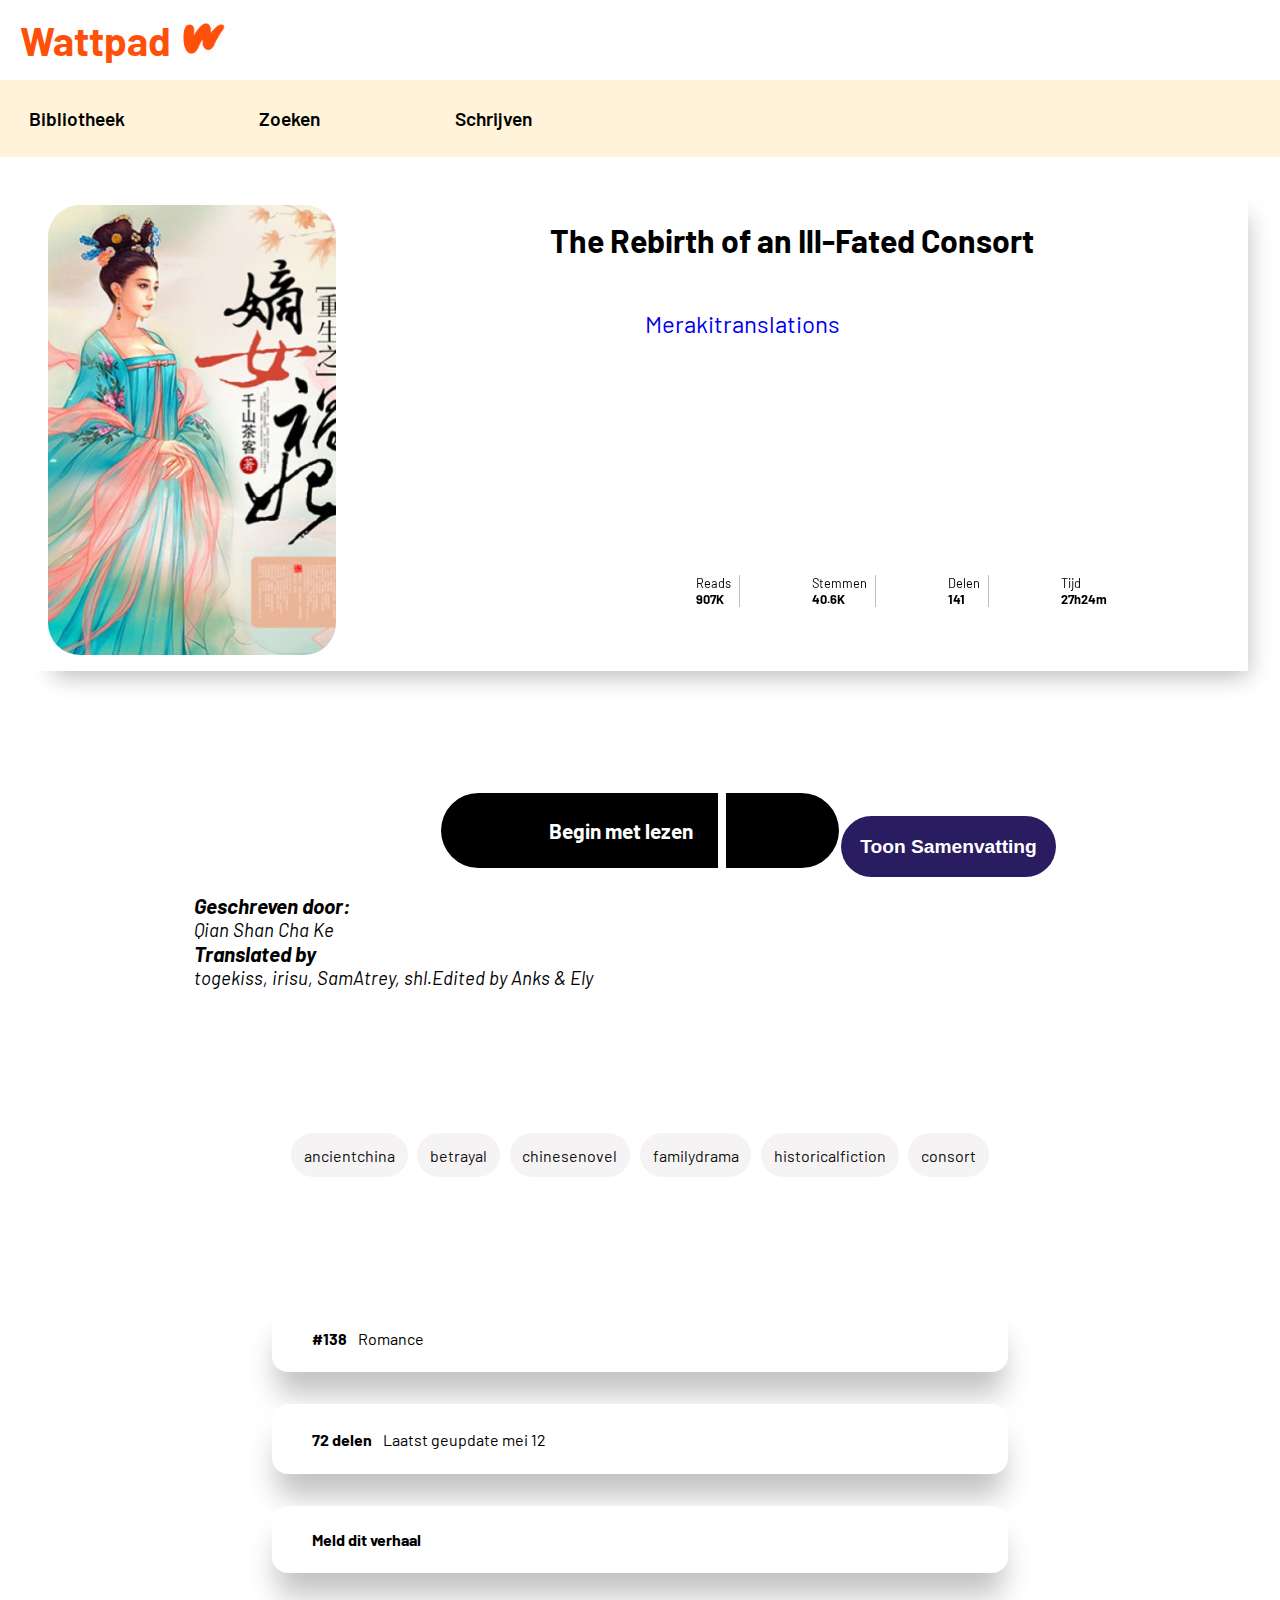
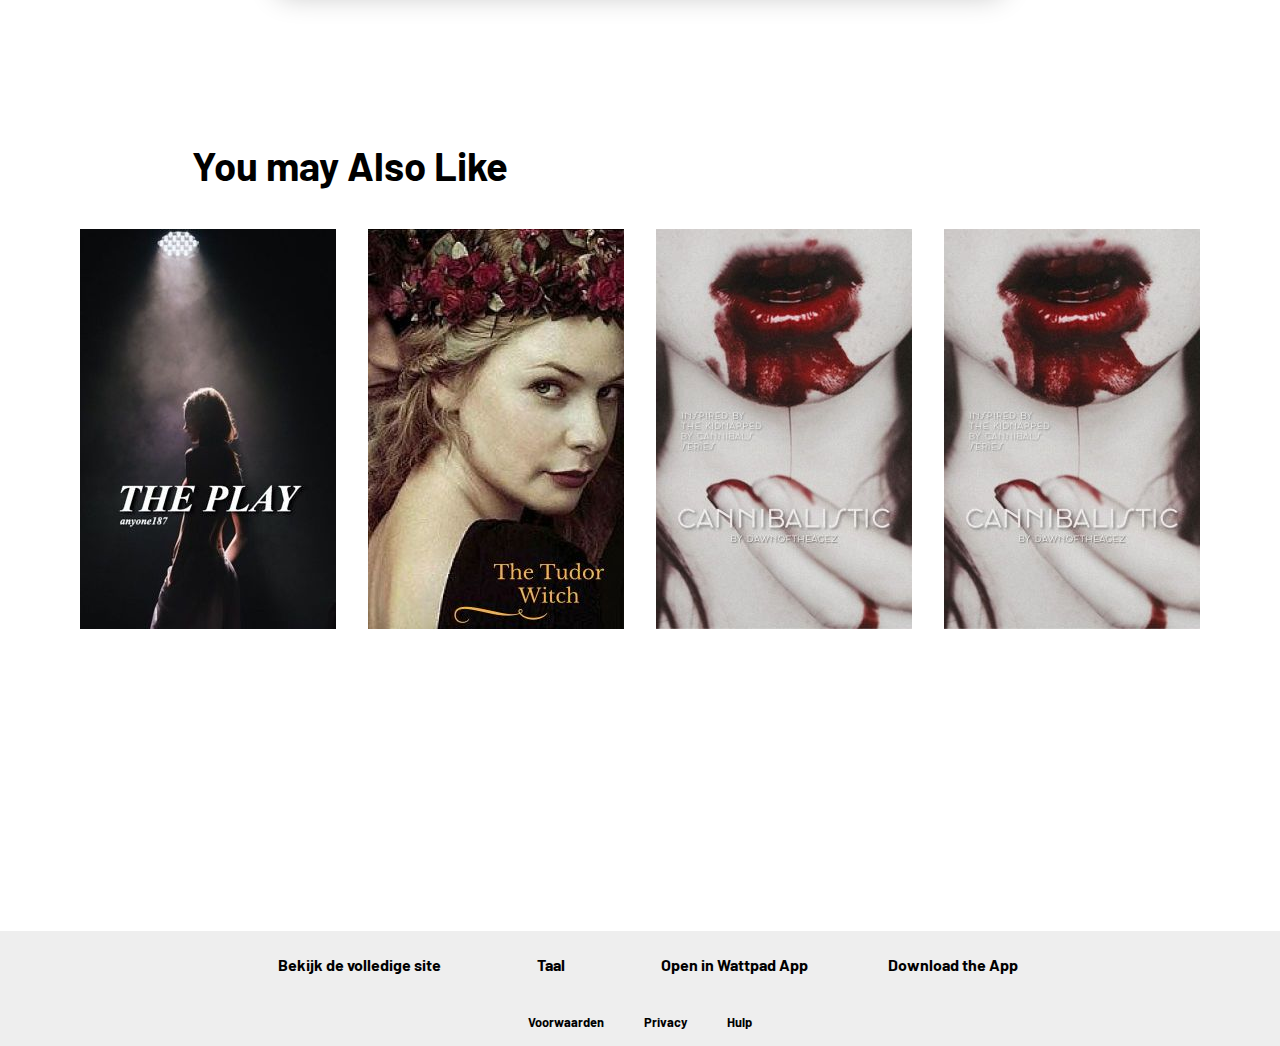
==== commit e1fd7779: "Code verzorgen en site responsive" ====
--- a/detailpagina.html
+++ b/detailpagina.html
@@ -20,7 +20,7 @@
         href="https://fonts.googleapis.com/css2?family=Barlow:ital,wght@0,100;0,200;0,300;0,400;0,500;0,600;0,700;0,800;0,900;1,100;1,200;1,300;1,400;1,500;1,600;1,700;1,800;1,900&display=swap"
         rel="stylesheet">
 
-    <!-- Iconen die ik heb gebruikt voot deze pagina  -->
+    <!-- Iconen die ik heb gebruikt voor deze pagina  -->
     <link href="https://css.gg/eye.css" rel="stylesheet">
     <link href="https://css.gg/layout-list.css" rel="stylesheet">
     <link href="https://css.gg/time.css" rel="stylesheet">
@@ -50,21 +50,15 @@
         <!-- Hier is de navigatie menu van wattpad -->
         <nav>
             <ul>
-
                 <li>
                     <a href="./index.html" alt="link gaat naar het het bibliotheek pagina ">Bibliotheek</a>
                 </li>
-
                 <li>
                     <a href="#"> Zoeken</a>
-
-                </li>
-
+                </li>
                 <li>
                     <a href="#"> Schrijven</a>
-
-                </li>
-
+                </li>
             </ul>
         </nav>
 
@@ -78,14 +72,10 @@
         <!-- Hier komen de kaft van het boek en de titel en auteur van het boek -->
         <section>
             <h1>The Rebirth of an Ill-Fated Consort</h1>
-
             <img src="./images/156454935-512-k537006-boekenkaft-uit-wattpad.jpg" alt="Boekenkaft">
 
-
             <!-- met een lage opacity -->
-
             <a href="#">Merakitranslations</a>
-
         </section>
 
         <section>
@@ -98,11 +88,9 @@
                         <span>907K</span>
 
                     </div>
-
-                </li>
-
-                <li>
-
+                </li>
+
+                <li>
                     <!-- Heart icon Bron: https://css.gg/heart-->
                     <i class="gg-heart"></i>
                     <div>
@@ -119,8 +107,6 @@
                         <p>Delen</p>
                         <span>141</span>
                     </div>
-
-
                 </li>
 
                 <li>
@@ -130,18 +116,13 @@
                         <p>Tijd</p>
                         <span>27h24m</span>
                     </div>
-
                 </li>
             </ul>
         </section>
 
         <section>
             <!-- Hier komt de samenvatting van het boek -->
-
             <button>Toon Samenvatting</button>
-
-
-
             <article>
                 <address>Geschreven door: <a rel="author" href="#">Qian Shan Cha Ke</a></address>
                 <!-- bron:  https://stackoverflow.com/questions/7290504/which-html5-tag-should-i-use-to-mark-up-an-author-s-name -->
@@ -161,7 +142,8 @@
                     among the lands. She was a vengeful spirit from hell, determined to make those who wronged her pay
                     in blood.
 
-                    <span>"I want those who owe me a life debt to hold their hearts out in front of me. I want those who
+                    <span>
+                        "I want those who owe me a life debt to hold their hearts out in front of me. I want those who
                         looked down on me to only be able to admire me. I want Lord Zhong Zi to shiver when he sees me.
                         I want to step on these splendid river and mountains!"
 
@@ -182,10 +164,6 @@
 
                         "I am the world, so you can only love me," he answered.
                     </span>
-
-
-
-
                     New translations are first posted weekly at: <a
                         href="https://tranzgeek.wordpress.com">https://tranzgeek.wordpress.com</a>.
                     <!-- Bron: https://www.wattpad.com/story/156454935-the-rebirth-of-an-ill-fated-consort -->
@@ -193,19 +171,9 @@
 
                 <address>Translated by <a href="#"> togekiss, irisu, SamAtrey, shl.Edited by Anks &amp; Ely</a>
                 </address>
-
-
-
-
             </article>
-
-
-
-
-
-
-
-        </section>
+        </section>
+
 
         <section>
             <!-- Hier is de tags -->
@@ -223,7 +191,6 @@
         </section>
 
         <section>
-
             <nav>
                 <ul>
                     <li>
@@ -231,7 +198,6 @@
                             <!-- https://css.gg/trophy -->
                             <i class="gg-trophy"></i>
                             <p> #138 <span> Romance</span></p>
-
                         </a>
                     </li>
 
@@ -242,8 +208,6 @@
                             <i class="gg-layout-list"></i>
                             <p> 72 delen <span>Laatst geupdate mei 12</span> </p>
                             <i class="gg-arrow-right"></i>
-
-
                         </a>
                     </li>
 
@@ -252,12 +216,8 @@
                             <!-- Bron: vlag icon: -->
                             <i class="gg-flag-alt"></i>
                             <p> Meld dit verhaal</p>
-
-
-                        </a>
-                    </li>
-
-
+                        </a>
+                    </li>
                 </ul>
             </nav>
         </section>
@@ -266,7 +226,6 @@
 
         <section>
             <h2>You may Also Like</h2>
-
             <nav>
                 <ul>
                     <li>
@@ -298,8 +257,6 @@
                             <!-- Bron:https://img.wattpad.com/cover/164517588-256-k161004.jpg -->
                         </a>
                     </li>
-
-
                 </ul>
             </nav>
 
@@ -312,7 +269,6 @@
                 <ul>
                     <li>
                         <!-- Bron: Iconen voor de button  -->
-
                         <a href="#"><i class="gg-readme"></i> Begin met lezen </a>
                     </li>
 
@@ -362,7 +318,6 @@
                 </ul>
             </nav>
         </section>
-
     </footer>
 
     <script src="scripts/script.js"></script>
--- a/styles/style.css
+++ b/styles/style.css
@@ -8,13 +8,9 @@
   margin: 0;
 }
 
-*:focus {
-  outline-color: var(--button-color);
-  outline-width: medium;
-  outline-style: solid;
-}
-
-/* Algemen stijlen voor de hele pagina */
+/*****************************************/
+/*  Algemeen stijlen voor de hele pagina */
+/*****************************************/
 :root {
   --button-color: #2a1c60;
   --background-color: #fefefe;
@@ -26,7 +22,6 @@
   --line-gray-color: rgb(190, 190, 190);
   --white-color: white;
   --section-color: #f2fdfd;
-
 }
 
 
@@ -45,13 +40,23 @@
   text-decoration: none;
 }
 
-
-
-
-/* ------------------------- */
-/* Hier begin de stijlen voor de header voor beide pagina */
-/* ------------------------------------------------- */
-
+a:focus {
+  outline-color: var(--button-color);
+  outline-width: medium;
+  outline-style: solid;
+}
+
+
+
+
+
+/********************/
+/* ALGEMENE STIJLEN */
+/********************/
+
+/************/
+/* HEADER */
+/***********/
 
 header {
   top: 0;
@@ -59,7 +64,7 @@
   right: 0;
   margin: 0;
   padding: 0;
-  z-index: 2;
+  z-index: 4;
   display: flex;
   position: relative;
   position: -webkit-sticky;
@@ -68,30 +73,25 @@
   background-color: var(--background-color);
 }
 
-
-
 header nav {
-
   background-color: rgb(255, 244, 218);
 }
 
 header ul {
-  gap: 20px;
+  gap: 1.25em;
   display: flex;
   flex-flow: wrap;
   justify-content: center;
   /* justify-content:space-evenly; */
 }
 
-
 header a {
   display: block;
   width: 100%;
-
   padding: .5em;
   color: black;
-  min-width: 16px;
-  font-size: 16px;
+  min-width: 1em;
+  font-size: 1em;
   cursor: pointer;
   font-weight: 600;
   line-height: 1em;
@@ -104,15 +104,13 @@
 }
 
 header nav a:hover {
-
   background-color: var(--header-link-color);
 }
 
 
 header nav a:active,
 header nav a:focus {
-
-  border-bottom: 4px solid var(--main-orange-color);
+  border-bottom: 0.2em solid var(--main-orange-color);
 }
 
 header .logo-container {
@@ -121,24 +119,23 @@
   justify-content: center;
 }
 
-header .logo-link {
-  font-size: 20px;
+/* Wattpad  */
+header .logo-container a {
+  transition: 0.5s;
+  font-size: 1.25em;
   color: var(--main-orange-color);
-
-}
-
-
-header:first-of-type img:first-of-type {
-  width: 55px;
-  max-width: 75px;
-  min-width: 50px;
-
-}
-
-
-
-
-
+}
+
+/* Wattpad logo */
+header .logo-container img {
+  top: 0;
+  right: 7em;
+  width: 3em;
+  max-width: 4.7em;
+  min-width: 3.1em;
+  transition: 0.5s;
+  position: absolute;
+}
 
 
 
@@ -146,41 +143,84 @@
 /* ***************************** */
 /* Figure is de gebruikers foto */
 /* **************************** */
-
 figure {
   position: relative;
 }
 
+/* gebruikersfoto */
 figure:nth-of-type(1) img {
-  right: 20px;
-  width: 55px;
+  z-index: 3;
+  width: 3.4em;
+  right: 1.25em;
   margin: 1em 0.5em;
   position: absolute;
-  border-radius: 40px;
+  border-radius: 3em;
   transform: translateX(.5em);
-  box-shadow: 2px 3px 6px rgba(0, 0, 0, 0.329);
-
-}
-
-
-
-
-
-
-
-
-
-
-
-
-
-
+  box-shadow: 0.12em 0.18em 0.37em rgba(0, 0, 0, 0.329);
+}
+
+/*************/
+/* ANIMATIES */
+/*************/
+
+/* animatie van de gebruikersfoto */
+@keyframes gebruikersfoto-animation {
+  0% {
+    width: 3.4em;
+    transform: translateX(.5em);
+  }
+
+  100% {
+    transform: translateX(-19em);
+  }
+}
+
+/* Als je klikt of hover wordt de animatie geactiveerd */
+figure:nth-of-type(1) img:hover,
+figure:nth-of-type(1) img:active {
+  animation-duration: 5s;
+  animation-iteration-count: 1;
+  animation-fill-mode: forwards;
+  animation-name: gebruikersfoto-animation;
+  /* Laat de element op de dat positie staan */
+  /* https: //stackoverflow.com/questions/13981730/how-can-i-let-my-css3-animation-to-stay-at-its-animated-position-when-it-finishe */
+}
+
+/* Animatie voor gebruikersnaam */
+figcaption {
+  top: 1em;
+  opacity: 0;
+  right: 1.25em;
+  position: absolute;
+  animation-delay: 3s;
+  animation-duration: 2s;
+  animation-iteration-count: 1;
+  animation-fill-mode: forwards;
+  animation-name: gebruikersnaam-animation;
+}
+
+@keyframes gebruikersnaam-animation {
+  0% {
+    opacity: 0;
+  }
+
+  100% {
+    opacity: 1;
+    font-size: 1.3em;
+    color: var(--button-color);
+    transform: translateX(-5em);
+  }
+}
+
+
+
+/*************/
+/* PAGINA 1 */
+/************/
 
 /* ****************************************************** */
-/* PAGINA 1 */
 /* Hier begin het stijlen voor de content binnen de main HTML */
 /* Onderaan staan de stijlen voor de eerste pagina  */
-
 /* ****************************************** */
 .main-first-page {
   margin: 3em;
@@ -198,180 +238,133 @@
 .main-first-page li {
   display: flex;
   flex-wrap: wrap;
-
-}
-
-
-
+}
+
+/* Code voor alle afbeelding voor pagina 1 */
 .main-first-page section img {
   width: 100%;
-  max-width: 300px;
-  min-width: 200px
+  max-width: 19em;
+  min-width: 12.5em;
 }
 
 
 /* *************************************** */
-/* Speciefieke stijlen voor de eerste pagina  */
+/* Specifieke stijlen voor de eerste pagina */
 /* *************************************** */
 
-/* Dit is de vormgeving voor de bibliotheek titel 
-op de eerste pagina  */
-
+/* Dit is de vormgeving voor de bibliotheek titel op de eerste pagina  */
 .main-first-page h1:first-of-type {
   width: 100%;
-  color: var(--white-color);
-  position: static;
+  transition: 1s;
   line-height: 2em;
   min-width: 200px;
   text-align: center;
-  border-radius: 20px;
-  background: var(--main-orange-color);
-  text-shadow: 4px 4.5px 2px #682104;
-
-  /* letter-spacing: 10px;
- /* text-transform: uppercase; */
-  /* background: var(--main-orange-color);  */
-  /* background-image: linear-gradient(var(--main-orange-color), rgba(255, 80, 10, 0.5)); */
-
-
-}
-
-
-
-/* 
-
-.main-first-page h1:first-of-type:hover {
-  animation-name: titel-animation;
-  animation-duration: 1s;
-  animation-iteration-count: infinite;
-
-
-}
-
-
-@keyframes titel-animation {
-  0% {}
-
-  100% {
-
-    background-color: var(--button-color);
-
-    transform: scale(1);
-    letter-spacing: 10px;
-    text-transform: uppercase;
-    background: var(--button-color);
-  }
-} */
-
-
-
-
-
-
-
-/* ********************************* */
+
+
+  /* https: //www.cssportal.com/css-text-gradient-generator/ */
+  /* De codent van de gradient */
+  background: #FF500A;
+  background: -webkit-linear-gradient(to top left, #FF500A 1%, #FFC773 50%, #FFDAB0 65%);
+  background: -moz-linear-gradient(to top left, #FF500A 1%, #FFC773 50%, #FFDAB0 65%);
+  background: linear-gradient(to top left, #FF500A 1%, #FFC773 50%, #FFDAB0 65%);
+  background-clip: text;
+  -webkit-background-clip: text;
+  -webkit-text-fill-color: transparent;
+
+  font-size: 2em;
+  letter-spacing: 0.3em;
+  text-transform: uppercase;
+
+}
+
+
+
+
+/*************/
+/*SECTION 1  */
+/*************/
+
+/* **************************************************************** */
 /* Dit is voor Section 1 van Pagina 1 */
 /* Die bestaat uit de huidige reads en de archiveren en leeslijst */
-/* ********************************* */
+/* **************************************************************** */
 .main-first-page section:nth-of-type(1) nav {
   margin: 2em 0;
 }
 
 .main-first-page section:nth-of-type(1) ul {
-  gap: 5px;
+  gap: .1em;
   display: flex;
   flex-wrap: wrap;
   justify-content: space-evenly;
   border-top: 1px solid var(--line-gray-color);
   border-bottom: 1px solid var(--line-gray-color);
-
-
 }
 
 .main-first-page section:nth-of-type(1) li {
   display: flex;
   flex-wrap: wrap;
   flex-direction: column;
-
 }
 
 /* De links */
 .main-first-page section:nth-of-type(1) a {
   z-index: 0;
   width: 100%;
-  font-size: 17px;
-  min-width: 14px;
+  font-size: 1em;
+  min-width: 0.8em;
   font-weight: 600;
   transition: 0.5s;
-  color: var(--black-color);
   padding: 1em 0.2em;
   line-height: 1.5em;
-}
-
-
+  color: var(--black-color);
+}
 
 .main-first-page section:nth-of-type(1) a:active,
-main:first-of-type section:nth-of-type(1) a:focus {
-  font-size: 19px;
-  border-bottom: 4px solid var(--main-orange-color);
-}
-
-
-
-
-
-
-
-
-
-
-
-
-
-/* ***************************** */
-/* Section 2 van pagina 1 */
-/* Bestaat uit de boeken die opgeslagen zijn in mijn bibliotheek */
-/* ***************************** */
-
+.main-first-page section:nth-of-type(1) a:focus,
+.main-first-page section:nth-of-type(1) a:hover {
+  font-size: 1.3em;
+  border-bottom: 0.3em solid var(--main-orange-color);
+}
+
+
+/*************/
+/* SECTION 2 */
+/*************/
+
+/******************************************************************/
+/*  Bestaat uit de boeken die opgeslagen zijn in mijn bibliotheek */
+/******************************************************************/
 .main-first-page section:nth-of-type(2) ul {
   gap: 5em;
 }
 
-
 .main-first-page section:nth-of-type(2) a {
   position: relative;
 }
 
-
 /* Het boekenkaft  */
-
 .main-first-page section:nth-of-type(2) img {
-  box-shadow: 3px 5px 15px rgb(119, 119, 119);
-}
-
-
+  box-shadow: 0.2em 0.3em 0.9em rgb(119, 119, 119);
+}
 
 /* Het titel van het boek */
-
 .main-first-page section:nth-of-type(2) h2 {
   top: 0;
   z-index: 0;
   padding: 0.5em;
   position: absolute;
-  /* writing-mode: vertical-lr; */
   color: var(--white-color);
   background-image: linear-gradient(to bottom, #ff4f0ab7, #ff4f0a33);
 }
 
-
-/* Naam van auteur */
+/* Naam van auteur  op het boekenkaft*/
 .main-first-page section:nth-of-type(2) p {
-
   right: 0;
-  bottom: 2px;
+  bottom: 0.1em;
   padding: 1em;
   color: white;
-  font-size: 18px;
+  font-size: 1.2em;
   font-weight: 600;
   position: absolute;
   text-align: center;
@@ -380,7 +373,7 @@
 
 }
 
-
+/* De auteurs profiel foto */
 .main-first-page section:nth-of-type(2) img:last-of-type {
 
   position: absolute;
@@ -389,47 +382,40 @@
   min-width: 2em;
   max-width: 6em;
   border-radius: 20em;
-  box-shadow: 0 4px 10px black;
-  border: 2px solid var(--main-orange-color);
-
-}
-
-
-
+  box-shadow: 0 0.3em 0.6em black;
+  border: 0.1em solid var(--main-orange-color);
+}
 
 /* progressbar onder het boek  */
-
 .oranje-balk,
 .licht-grijs-balk {
-
-  height: 1.2em;
+  height: 1em;
   border-radius: 4em;
-
 }
 
 .licht-grijs-balk {
   margin: 1.2em 0 0 0;
   width: 100%;
   background-color: rgb(230, 230, 230);
-  box-shadow: 3px 7px 14px -2px rgba(185, 185, 185, 0.83);
+  box-shadow: 0.2em 0.4em 0.9em -0.1em rgba(185, 185, 185, 0.83);
 }
 
 .oranje-balk {
+  width: 60%;
   background-color: var(--main-orange-color);
-  width: 60%;
-
-}
-
-
-
-
-
-
-
-/* ********************************************88 */
-/* Code voor de side menu in de bibliotheek pagina  */
-/* Side menu  */
-
+}
+
+
+
+
+/*****************/
+/* HET SIDE MENU */
+/*****************/
+
+/*******************************************************/
+/* Code voor de side menu in de bibliotheek pagina   */
+/*  Side menu is een menu die zichtbaar wordt als je op de boeken klikt */
+/*******************************************************/
 
 @keyframes side-menu-animation {
   0% {
@@ -441,15 +427,11 @@
     box-shadow: 13px 7px 27px -2px rgba(0, 0, 0, 0.24);
   }
 }
-
-
 
 .side-menu {
   top: calc(100% /2.4);
   bottom: 8em;
   left: 0;
-  /* top: 5em; */
-  /* bottom: 0; */
   z-index: 1;
   padding: 1em;
   transition: 1s;
@@ -465,23 +447,29 @@
   animation-name: side-menu-animation;
   animation-duration: 2s;
   animation-direction: alternate;
-
 }
 
 .side-menu-content {
   display: flex;
   flex-direction: column;
   margin-top: 2em;
-
-}
-
+}
+
+/* De links binnen de side menu */
 .side-menu-content a {
   padding: .5em;
   color: black;
   font-weight: bold;
-
-
-
+  transition: 0.2s;
+}
+
+.side-menu-content a:hover,
+.side-menu-content a:active,
+.side-menu-content a:focus {
+  background-color: #e0e0e0;
+  color: #5c4c9b;
+  border-radius: 4em;
+  font-size: 1.2em;
 }
 
 .side-menu-content a:last-of-type {
@@ -497,14 +485,212 @@
 
 
 
-
-
-
-/* ******************************************* */
-/* PAGINA 2 */
-/* -----------------Stijlen op de tweede pagina  */
-/* ALGEMENE STIJLEN VOOR DE tweede pagina  */
-/* ************************************************8 */
+/*****************/
+/* HET FORMULIER */
+/*****************/
+
+form {
+  margin-top: 5em;
+  padding: 1.5em;
+  border-radius: 4em;
+  display: flex;
+  flex-direction: column;
+  gap: 1em;
+}
+
+legend {
+  font-size: 1.5em;
+  font-weight: bold;
+  padding: .5em .5em .5em 0;
+}
+
+fieldset {
+  padding: 1em;
+  border: none;
+  display: flex;
+  flex-direction: column;
+}
+
+input[type="text"]:active,
+input[type="text"]:hover,
+input[type="email"]:active,
+input[type="email"]:hover,
+textarea:hover,
+textarea:active,
+select:hover,
+select:active {
+  background-color: var(--section-color);
+  border: 2px solid var(--button-color);
+  transition: 0.5s;
+}
+
+fieldset label {
+  margin: 1em;
+  padding-right: 1em;
+  font-weight: bold;
+}
+
+label[placeholder="Voer jouw email in"] {
+  padding: 0.5em;
+}
+
+input,
+select {
+  width: 100%;
+  padding: 1em;
+  border-radius: 4em;
+  border: 1px solid var(--line-gray-color);
+}
+
+input,
+textarea {
+  color: var(--main-orange-color);
+}
+
+textarea {
+  width: 100%;
+  padding: 1em;
+  border-radius: 2em;
+  font-family: 'Barlow', sans-serif;
+  border: 1px solid var(--line-gray-color);
+}
+
+/* De verzenden button */
+form button {
+  background-color: var(--button-color);
+  color: var(--white-color);
+  border: none;
+  border-radius: 4em;
+  padding: 1em;
+  align-self: flex-end;
+  font-weight: bold;
+}
+
+form button:hover,
+form button:active {
+  background-color: var(--main-orange-pastel-color);
+  color: var(--button-color);
+  transition: 0.5s;
+}
+
+
+
+
+
+
+
+
+/************************************************/
+/*  Een beetje responsive maken - voor pagina 1 */
+/************************************************/
+@media (min-width: 40em) {
+  .main-first-page section:nth-of-type(2) ul {
+    display: flex;
+    margin-top: 4em;
+    justify-content: center;
+
+    transition: 0.5s;
+  }
+
+  .main-first-page h1:first-of-type {
+    font-size: 2.5em;
+  }
+}
+
+@media (min-width:50em) {
+
+  /* wattpad logo */
+  header .logo-container a {
+    display: flex;
+    font-size: 2.5em;
+    margin: 0 auto;
+    font-weight: bold;
+    align-self: flex-start;
+    transition: 0.5s;
+  }
+
+  header .logo-container img {
+    position: absolute;
+    top: 1em;
+    left: 11em;
+    width: 3.4em;
+    transition: 0.5s;
+  }
+
+  /* algemene navigatiebalk */
+  header ul {
+    display: flex;
+    justify-content: flex-start;
+    gap: 4em;
+    font-size: 1.2em;
+    transition: 1s;
+  }
+
+  /* gebruikersfoto */
+  figure:nth-of-type(1) img {
+    width: 6em;
+    border-radius: 4em;
+    transition: 0.5s;
+  }
+
+
+  /* gebruikersnaam */
+  figcaption {
+    top: 2.3em;
+    right: 2em;
+    position: absolute;
+    transition: 0.5s;
+  }
+
+  /* Bibliotheek titel */
+  .main-first-page h1:first-of-type {
+    font-size: 4em;
+    text-align: left;
+    transition: 1s;
+  }
+
+  .main-first-page section:nth-of-type(2) ul {
+    display: flex;
+    margin-top: 4em;
+    justify-content: center;
+    align-items: flex-start;
+    transition: 0.5s;
+  }
+
+  /* het formulier */
+  form {
+    margin: 3em 20em;
+  }
+
+  form fieldset:first-of-type {
+    display: flex;
+    flex-direction: row;
+
+  }
+}
+
+
+
+
+
+
+
+
+
+
+
+
+
+
+
+/*******************************/
+/*PAGINA 2 Details van het boek*/
+/*******************************/
+
+
+/* *************************************** */
+/* ALGEMENE STIJLEN VOOR DE TWEEDE PAGINA */
+/* ************************************** */
 .main-second-page {
   margin: 2em;
   display: flex;
@@ -517,7 +703,6 @@
 .main-second-page li {
   display: flex;
   flex-wrap: wrap;
-
 }
 
 .main-second-page section {
@@ -525,49 +710,33 @@
   margin: 4em 0;
   position: relative;
   flex-direction: column;
-
-}
-
-
-
-
-
-
-
-
-
-
-
-
-/* ******************************************* */
-/* Stijlen voor specifieke section van de pagina  */
-/* de eerste section  -----------------*/
-/* Bestaat uit de boekenkaft met daarin specifieke informatie van het boek. */
-/* ***************************************** */
+}
+
+
+
+/*************/
+/* SECTION 1 */
+/**************/
+
+/* ****************************************************************************************************************************** */
+/* de eerste section Bestaat uit de boekenkaft met daarin specifieke informatie van het boek. Zoals de titel, auteur en boekenkaft */
+/* ******************************************************************************************************************************* */
 .main-second-page section:first-of-type {
-
   gap: 1em;
   margin: 0;
   padding: 1em;
   flex-direction: column;
   justify-content: center;
-
-  box-shadow: 1px 18px 22px -11px rgba(0, 0, 0, 0.27);
-
+  box-shadow: 0.7em 1.1em 1.4em -0.7em rgba(0, 0, 0, 0.27);
 }
 
 /* Titel van het boek */
-
 .main-second-page section:first-of-type h1 {
-
   width: 100%;
-  min-width: 200px;
+  padding: 0.5em;
+  min-width: 13em;
   text-align: center;
-  padding: 0.5em;
   border-radius: 2em;
-  color: var(--white-color);
-  background: var(--main-orange-color);
-
 }
 
 /* Link die naar de pagina  van het auteurs gaat */
@@ -588,30 +757,29 @@
 
 
 
-/*  ---------------------de eerste section------------------ */
-
-
-
-
-
-
-/* **************************************************** */
-/* de tweede section------------------------------------ */
-/* De statistieken van het boek zoals aantal mensen die het boek had gekeken */
-/* ***************************************************** */
+
+
+
+
+/*************/
+/* SECTION 2 */
+/**************/
+
+/* ************************************************************************ */
+/* Het statistieken van het boek zoals aantal mensen die het boek had gelezen*/
+/* *********************************************************************** */
 .main-second-page section:nth-of-type(2) ul {
   gap: 1em;
-
-
-}
-
+}
+
+/* Het statistiek van het boek */
 .main-second-page section:nth-of-type(2) li {
+  gap: 1em;
+  flex-grow: 1;
+  padding: 0 .5em;
+  align-items: center;
   flex-direction: row;
-  padding: 0 .5em;
-  border-right: 1px solid var(--line-gray-color);
-  flex-grow: 1;
-  gap: 1em;
-  align-items: center;
+  border-right: 0.06em solid var(--line-gray-color);
 }
 
 .main-second-page section:nth-of-type(2) li:last-of-type {
@@ -619,8 +787,8 @@
 }
 
 .main-second-page section:nth-of-type(2) div {
+  font-size: 0.8em;
   flex-direction: column;
-  font-size: 0.8em;
 }
 
 .main-second-page section:nth-of-type(2) div span {
@@ -640,35 +808,34 @@
 
 
 
-
-
-/* ---------------section 3 --------------- */
-/* Code voor de samenvatting  van het boek*/
-/* --------------------------------------- */
+/*************/
+/* SECTION 3 */
+/**************/
+
+/**********************************/
+/* Het samenvatting van het boek */
+/*********************************/
 
 /* Stijlen van het toon samenvatting button */
-
 .main-second-page section:nth-of-type(3) {
   margin-top: 0.5em;
 }
 
-
+/* Button om de samenvatting te tonen */
 .main-second-page section:nth-of-type(3) button {
   padding: 1em;
   border: none;
-
+  transition: 0.2s;
+  font-size: 1.2em;
   margin-top: 0.5em;
+  font-weight: bold;
+  border-radius: 4em;
+  text-align: center;
   color: var(--white-color);
-  font-size: 1.2em;
-  font-weight: bold;
-  text-align: center;
-  border-radius: 4em;
   background-color: var(--button-color);
-  transition: 0.2s;
-
-}
-
-/* Button om de samenvatting te tonen */
+}
+
+/* states voor de button */
 .main-second-page section:nth-of-type(3) button:active,
 .main-second-page section:nth-of-type(3) button:hover {
   transition: 0.2s;
@@ -676,15 +843,12 @@
   background-color: var(--main-orange-pastel-color);
 }
 
-
-
+/* Het samenvatting  */
 .main-second-page section:nth-of-type(3) article {
-
   padding: 1em;
   display: flex;
   flex-direction: column;
   justify-content: center;
-
 }
 
 /* Het samenvatting  */
@@ -696,6 +860,11 @@
   color: #3f3f3f;
 }
 
+.main-second-page section:nth-of-type(3) article p::selection,
+.main-second-page section:nth-of-type(3) article p span::selection {
+  color: rgb(202, 202, 202);
+  background-color: var(--button-color);
+}
 
 /* Spaties tussen de samenvatting */
 .main-second-page section:nth-of-type(3) article p span {
@@ -709,23 +878,19 @@
   transition: 1s;
 }
 
-
-
 /* Code voor het address */
-
 .main-second-page article address {
+  margin: .5em 0;
   font-size: 1.3em;
-  margin: .5em 0;
+  font-weight: bold;
   color: var(--black-color);
-  font-weight: bold;
   border-bottom: var(--black-color);
-
 }
 
 .main-second-page article address a {
   display: block;
+  font-size: 0.9em;
   font-weight: normal;
-  font-size: 0.9em;
   color: var(--black-color);
 }
 
@@ -734,36 +899,36 @@
 
 
 
-
-
-/* Vierde section------------------------ */
+/**************/
+/*SECTION 4  */
+/************/
+
+/************************/
 /* De tags van het boek */
+/***********************/
 
 .main-second-page section:nth-of-type(4) ul {
-  gap: 10px;
+  gap: 0.6em;
   flex-direction: row;
   justify-content: center;
-
 }
 
 .main-second-page section:nth-of-type(4) a {
-
   padding: 0.8em;
-  border-radius: 35px;
+  border-radius: 2em;
   color: rgba(0, 0, 0, 0.959);
   background-color: rgb(245, 243, 243);
-
-}
-
-
-
-
-
-
-
+}
+
+
+
+
+
+/**************/
+/*SECTION 5  */
+/************/
 
 /*******************************************************/
-/*  --------------- De vijfde section-------------- */
 /* Een link naar de hoofdstukken van het boek */
 /******************************************************/
 
@@ -773,12 +938,9 @@
 }
 
 .main-second-page section:nth-of-type(5) li {
-
   border-radius: 1em;
   background-color: rgb(255, 255, 255);
-  /* border: 2px solid #ff946a; */
-  box-shadow: 0px 26px 28px -5px rgba(0, 0, 0, 0.24);
-
+  box-shadow: 0 1.7em 1.8em -0.3em rgba(0, 0, 0, 0.24);
 }
 
 .main-second-page section:nth-of-type(5) li:hover {
@@ -787,14 +949,6 @@
 }
 
 /* Links  */
-
-
-.main-second-page section:nth-of-type(5) a:hover,
-.main-second-page section:nth-of-type(5) a:active {
-  color: var(--main-orange-color);
-
-}
-
 .main-second-page section:nth-of-type(5) a {
   display: flex;
   align-items: center;
@@ -805,52 +959,51 @@
   color: #000000;
 }
 
+.main-second-page section:nth-of-type(5) a:hover,
+.main-second-page section:nth-of-type(5) a:active {
+  color: var(--main-orange-color);
+}
+
 .main-second-page section:nth-of-type(5) li:nth-of-type(2) a i:last-of-type {
   margin-left: .8em;
 }
 
-/* Het span binnen het paragraaf die binnen een link is */
+/* lichtgedrukt tekst */
 .main-second-page section:nth-of-type(5) a p span {
+  margin-left: .5em;
   font-weight: lighter;
-  margin-left: .5em;
-}
-
-
-
-
-
-
-
-
-
-
-
-
-
-
-
-
-
-
-
-
-/* De zesde section --------------------------------- */
+}
+
+
+
+
+
+
+
+
+
+
+
+/**************/
+/*SECTION 6 */
+/************/
+
+/**********************/
 /* De boek suggesties */
+/**********************/
+
 .main-second-page section:nth-of-type(6) h2 {
   padding: 1em 0;
   font-size: 1.8em;
 }
 
 .main-second-page section:nth-of-type(6) ul {
+  gap: 2em;
+  flex-flow: row;
+  overflow-x: auto;
+  max-width: 22em;
   justify-content: center;
-  flex-flow: row;
-  gap: 2em;
-  max-width: 350px;
-  overflow-x: auto;
-
-}
-
-
+}
 
 .main-second-page section:nth-of-type(6) img {
   max-width: 7em;
@@ -864,16 +1017,17 @@
 
 
 
-
-
-/* ************************ */
-/* De zevende section */
+/**************/
+/*SECTION 7  */
+/************/
+
+/*******************************/
 /* Button om het boek te lezen */
+/*******************************/
 section:nth-of-type(7) {
+  bottom: 2em;
+  position: sticky;
   position: -webkit-sticky;
-  position: sticky;
-  bottom: 2em;
-
 }
 
 section:nth-of-type(7) ul {
@@ -883,39 +1037,31 @@
 
 section:nth-of-type(7) li {
   background-color: black;
-
-}
-
-
+}
 
 section:nth-of-type(7) li:first-of-type {
-  border-radius: 111px 0px 0px 113px;
-  -moz-border-radius: 111px 0px 0px 113px;
-  -webkit-border-radius: 111px 0px 0px 113px;
-}
-
+  border-radius: 7em 0 0 7em;
+  -moz-border-radius: 7em 0 0 7em;
+  -webkit-border-radius: 7em 0 0 7em;
+}
 
 section:nth-of-type(7) li:last-of-type {
-  border-radius: 0px 113px 113px 0px;
-  -moz-border-radius: 0px 113px 113px 0px;
-  -webkit-border-radius: 0px 113px 113px 0px;
+  border-radius: 0 7em 7em 0;
+  -moz-border-radius: 0 7em 7em 0;
+  -webkit-border-radius: 0 7em 7em 0;
   /* https: //www.cssmatic.com/border-radius */
 }
 
-
 section:nth-of-type(7) a {
-  display: flex;
   gap: 1em;
+  display: flex;
+  color: white;
+  padding: 1.2em;
+  font-size: 1.3em;
+  font-weight: bold;
   flex-direction: row;
   align-items: center;
-  color: white;
-  font-size: 1.3em;
-  padding: 1.2em;
-  font-weight: bold;
-}
-
-
-
+}
 
 /* Icoon voor het button */
 .gg-math-plus,
@@ -923,65 +1069,103 @@
   width: 3em;
 }
 
-
-
-
-
-
-/* Het formulier - Waar de gebruiker kan zijn email invoeren */
-form {
-  background-color: var(--section-color);
-  padding: 1.5em;
-  border-radius: 4em;
-}
-
-legend,
-legend {
-  font-weight: bold;
-}
-
-
-legend {
-  font-size: 1.2em;
-  margin: 0 auto;
-  padding: 1em 1em 1em 0;
-
-}
-
-label {
-  margin: 1em;
-  padding-right: 1em;
-
-
-
-}
-
-label[placeholder="Voer jouw email in"] {
-  padding: 0.5em;
-
-}
-
-
-input[type="email"] {
-  padding: 1em;
-  border-radius: 4em;
-  border: 1px solid var(--line-gray-color);
-  width: 100%;
-}
-
-
-
-
-
-
-
-
-
-
-
-
-/* --------Footer------------------ */
-/* Algemene Stijling voor de footer  */
+/*****************************/
+/*  PAGINA 2 RESPONSIVE MAKEN*/
+/*****************************/
+
+@media (min-width:37em) {
+  .main-second-page section:nth-of-type(3) article p {
+    line-height: 2em;
+  }
+}
+
+@media (min-width:50em) {
+
+  /*SECTION 1 */
+  .main-second-page section:first-of-type {
+    flex-direction: row;
+  }
+
+  .main-second-page section:first-of-type img {
+    order: -1;
+    align-self: flex-start;
+  }
+
+  /* titel van het boek */
+  .main-second-page section:first-of-type h1 {
+    font-size: 2em;
+  }
+
+  /* naam van auteur */
+  .main-second-page section:first-of-type a {
+    top: 5em;
+    right: 17em;
+    font-size: 1.5em;
+    position: absolute;
+  }
+
+  /* SECTION 2 */
+  /* Statistieken */
+  .main-second-page section:nth-of-type(2) ul {
+    gap: 3em;
+    z-index: 2;
+    top: -10em;
+    left: 40em;
+    position: absolute;
+  }
+
+  /* SECTION 3 */
+  /* Samenvatting van het boek */
+  .main-second-page section:nth-of-type(3) article p {
+    margin: 0 8em;
+    line-height: 2em;
+  }
+
+  /* De translators van het boek */
+  .main-second-page article address {
+    margin: 0 7em;
+  }
+
+  .main-second-page section:nth-of-type(3) button {
+    margin-right: 10em;
+    align-self: flex-end;
+  }
+
+  /* SECTION 5*/
+  /* De link naar de hoofdstukken */
+  .main-second-page section:nth-of-type(5) li {
+    margin: 0 15em;
+  }
+
+  /* SECTION 6 */
+  /* Boek suggesties */
+  .main-second-page section:nth-of-type(6) h2 {
+    margin: 0 4em;
+    font-size: 2.5em;
+  }
+
+  .main-second-page section:nth-of-type(6) ul {
+    gap: 2em;
+    margin: 0;
+    max-width: none;
+    overflow-x: none;
+    justify-content: center;
+  }
+
+  .main-second-page section:nth-of-type(6) img {
+    max-width: 40em;
+  }
+}
+
+
+/**********/
+/* FOOTER */
+/**********/
+
+/*************************************/
+/* Algemene Stijen voor de footer  */
+/*************************************/
+
 footer {
   background-color: rgb(228, 228, 228);
   background-color: #eeeeee;
@@ -994,10 +1178,8 @@
 
 footer section li {
   display: flex;
-
   padding: 0 1em;
   border-bottom: 1px solid #a7a7a7;
-
 }
 
 footer section a {
@@ -1008,17 +1190,16 @@
   color: black;
 }
 
-
 footer section ul {
   display: flex;
 }
 
 
-
-
-/* *******************************************88 */
+/* SECTION 1 */
+
+/* ********************************************* */
 /* Specifieke stijling voor elk section */
-/* De eerste section */
+/* ********************************************* */
 footer section:first-of-type ul {
   flex-flow: wrap column;
 }
@@ -1027,43 +1208,24 @@
   align-items: center;
   justify-content: space-between;
 }
-
-
 
 /* De laatste li van de eerste section */
 footer section:first-of-type li:last-of-type {
   align-self: center;
   padding-top: 1em;
-
-
-}
-
-
-
+}
 
 /* Dit is voor de arrow iconen */
 /* Bron:https://css.gg/arrow-right */
 .gg-arrow-right {
-
   display: inline;
   transform: scale(var(--ggs, 1));
   width: 22px;
   height: 22px
 }
 
-
-
-
-
-
-
-
-
-
-
-
-/*  De tweede section van de footer  */
-
+/* SECTION 2 */
+/* Voorwaarden, privacy, hulp links */
 footer section:last-of-type ul {
   justify-content: center;
   gap: .5em;
@@ -1075,6 +1237,32 @@
 
 footer section:last-of-type a {
   padding: 0;
-
   font-size: 0.8em;
+}
+
+/***************************/
+/* Footer responsive maken */
+/***************************/
+@media (min-width:50em) {
+
+
+  footer section:first-of-type ul {
+    gap: 2em;
+    padding: 0.5em;
+    align-items: center;
+    flex-direction: row;
+    justify-content: center;
+  }
+
+  footer section:first-of-type li:last-of-type {
+    padding: 0;
+  }
+
+  footer section:first-of-type li i {
+    display: none;
+  }
+
+  footer section li {
+    border-bottom: none;
+  }
 }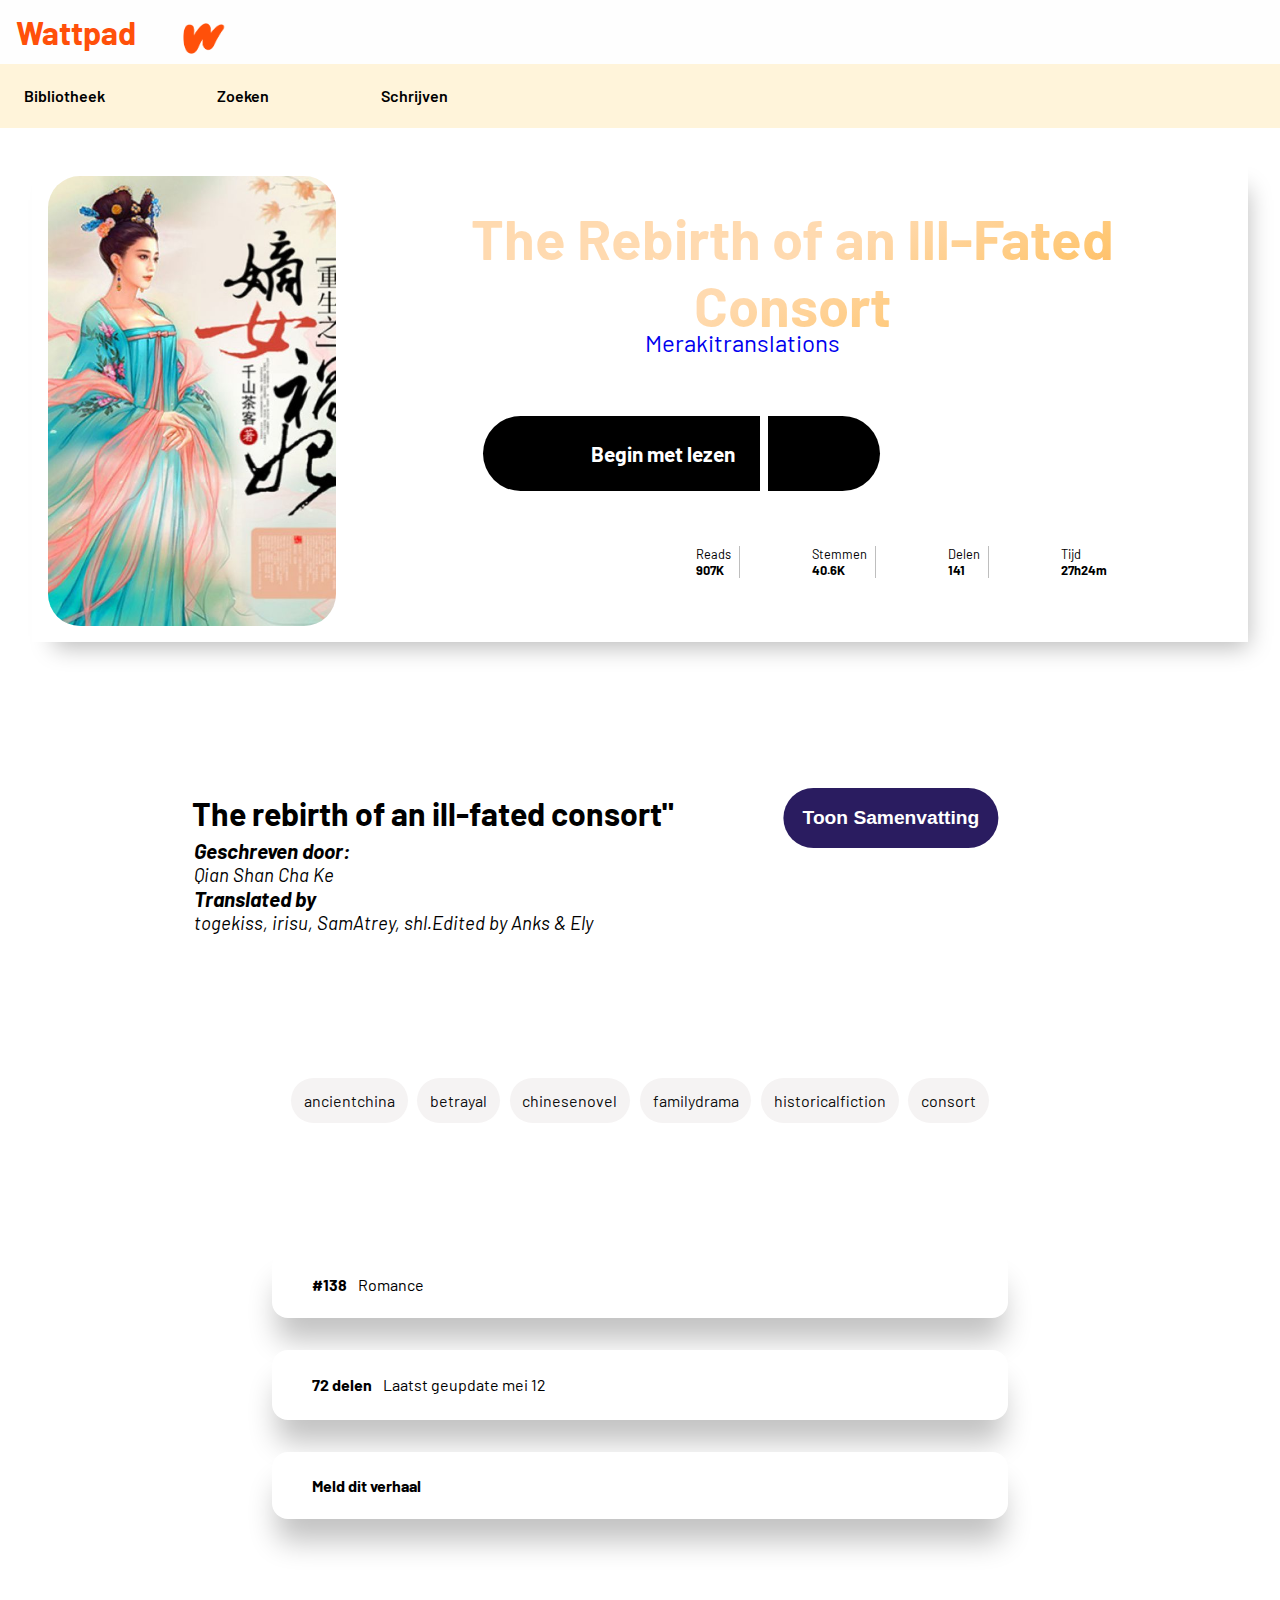
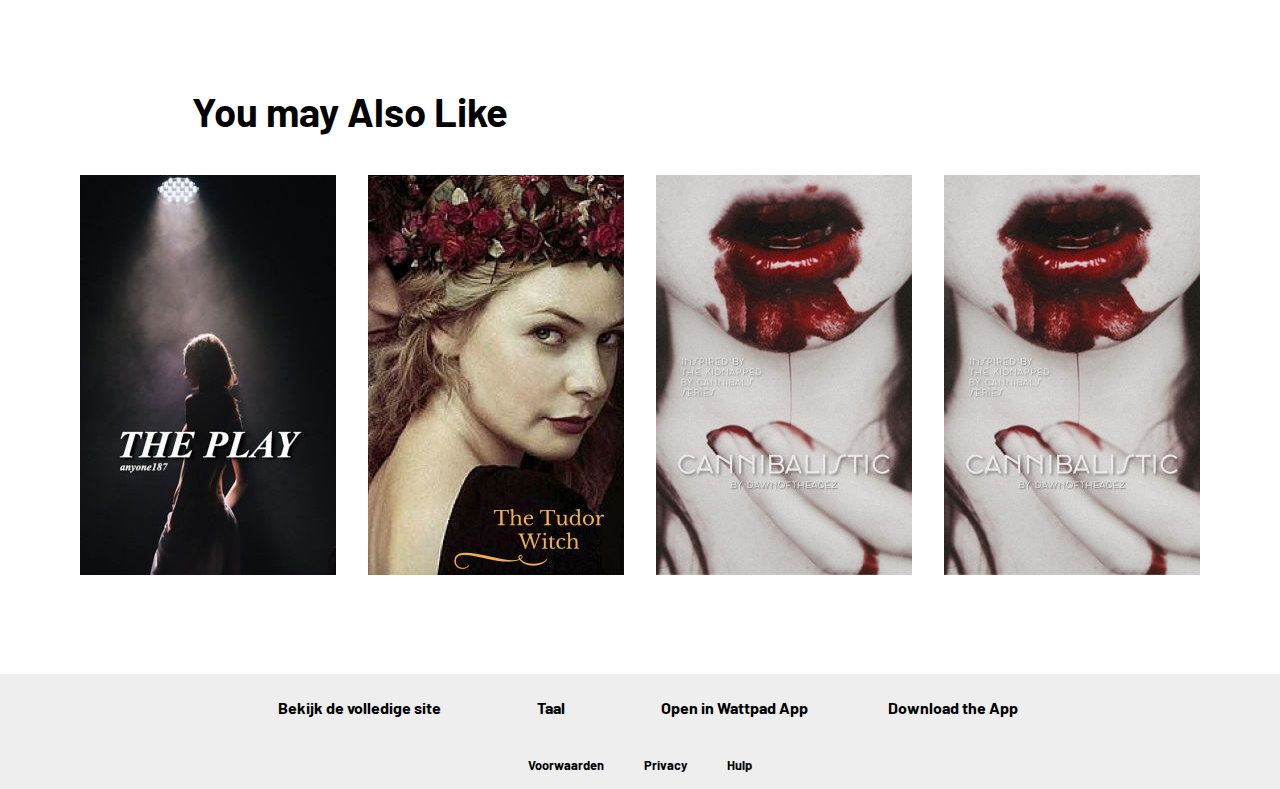
==== commit 97a306c4: "Laatste versie van website" ====
--- a/detailpagina.html
+++ b/detailpagina.html
@@ -39,15 +39,14 @@
 
     <header>
         <!-- Wattpad logo bron: https://company.wattpad.com/brand-guidelines -->
-
         <div class="logo-container">
-            <a class="logo-link" href="">Wattpad</a>
-            <img class="logo-img" src="./images/Wattpad_Logomark_Orange_RGB_HR.png" alt="Wattpad logo">
+            <a href="#">Wattpad</a>
+            <img src="./images/Wattpad_Logomark_Orange_RGB_HR.png" alt="Wattpad logo">
         </div>
 
 
 
-        <!-- Hier is de navigatie menu van wattpad -->
+        <!-- Hier is de  algemene navigatie menu van wattpad -->
         <nav>
             <ul>
                 <li>
@@ -79,6 +78,7 @@
         </section>
 
         <section>
+            <!-- Statistieken van het boek -->
             <ul>
                 <li>
                     <!-- Eye icon  bron: https://css.gg/eye-->
@@ -124,6 +124,7 @@
             <!-- Hier komt de samenvatting van het boek -->
             <button>Toon Samenvatting</button>
             <article>
+                <h1>The rebirth of an ill-fated consort"</h1>
                 <address>Geschreven door: <a rel="author" href="#">Qian Shan Cha Ke</a></address>
                 <!-- bron:  https://stackoverflow.com/questions/7290504/which-html5-tag-should-i-use-to-mark-up-an-author-s-name -->
                 <p>
@@ -202,18 +203,19 @@
                     </li>
 
                     <!-- Hier komt een dropdown menu voor de hoofdstukken  -->
-
-                    <li>
-                        <a href="#">
+                    <li>
+                        <a href="#">
+                            <!-- https://css.gg/layout-list -->
                             <i class="gg-layout-list"></i>
                             <p> 72 delen <span>Laatst geupdate mei 12</span> </p>
+                            <!-- https://css.gg/arrow-right -->
                             <i class="gg-arrow-right"></i>
                         </a>
                     </li>
 
                     <li>
                         <a href="#">
-                            <!-- Bron: vlag icon: -->
+                            <!-- Bron: vlag icon: https://css.gg/flag-alt -->
                             <i class="gg-flag-alt"></i>
                             <p> Meld dit verhaal</p>
                         </a>
@@ -230,8 +232,7 @@
                 <ul>
                     <li>
                         <a href="#">
-                            <img src="./images/195529118-256-k504456-suggesties-boek-1.jpg"
-                                alt="Boek heet de; The Play">
+                            <img src="./images/195529118-256-k504456-suggesties-boek-1.jpg" alt="Boek heet The Play">
                             <!-- Bron: https://img.wattpad.com/cover/195529118-256-k504456.jpg -->
                         </a>
                     </li>
@@ -239,44 +240,40 @@
                     <li>
                         <a href="#">
                             <img src="./images/4418363-256-k979864-the-tudor-witch.jpg"
-                                alt="Boek heet de; The Tudor Witch">
+                                alt="Boek heet: The Tudor Witch">
                             <!-- Bron: https://img.wattpad.com/cover/4418363-256-k979864.jpg  -->
                         </a>
                     </li>
 
                     <li>
                         <a href="#">
-                            <img src="./images/164517588-256-k161004-cannibalistic.jpg" alt="Boek heet : Cannibalistic">
+                            <img src="./images/164517588-256-k161004-cannibalistic.jpg" alt="Boek heet Cannibalistic">
                             <!-- Bron:https://img.wattpad.com/cover/164517588-256-k161004.jpg -->
                         </a>
                     </li>
 
                     <li>
                         <a href="#">
-                            <img src="./images/164517588-256-k161004-cannibalistic.jpg" alt="Boek heet : Cannibalistic">
+                            <img src="./images/164517588-256-k161004-cannibalistic.jpg" alt="Boek heet Cannibalistic">
                             <!-- Bron:https://img.wattpad.com/cover/164517588-256-k161004.jpg -->
                         </a>
                     </li>
                 </ul>
             </nav>
-
-
-
-        </section>
-
-        <section>
-            <nav>
-                <ul>
-                    <li>
-                        <!-- Bron: Iconen voor de button  -->
+        </section>
+
+        <section>
+            <nav>
+                <ul>
+                    <li>
+                        <!-- Bron:https://css.gg/readme  -->
                         <a href="#"><i class="gg-readme"></i> Begin met lezen </a>
                     </li>
 
                     <li>
-                        <!-- -->
+                        <!--Bron voor iconen https://css.gg/math-plus -->
                         <a href="#"> <i class="gg-math-plus"></i></a>
                     </li>
-
                 </ul>
             </nav>
         </section>
@@ -287,6 +284,7 @@
         <section>
             <nav>
                 <ul>
+                    <!--Bron voor iconen binnen footer: https://css.gg/arrow-right -->
                     <li>
                         <a href="#">Bekijk de volledige site</a>
                         <i class="gg-arrow-right"></i>
--- a/styles/style.css
+++ b/styles/style.css
@@ -29,7 +29,7 @@
 
 body {
   margin: 0;
-  font-family: 'Barlow', sans-serif;
+  font-family: 'Barlow', Arial, Helvetica, sans-serif;
 }
 
 li {
@@ -214,6 +214,10 @@
 
 
 
+/********/
+/* main */
+/********/
+
 /*************/
 /* PAGINA 1 */
 /************/
@@ -320,6 +324,7 @@
   color: var(--black-color);
 }
 
+/* states van de links */
 .main-first-page section:nth-of-type(1) a:active,
 .main-first-page section:nth-of-type(1) a:focus,
 .main-first-page section:nth-of-type(1) a:hover {
@@ -341,6 +346,7 @@
 
 .main-first-page section:nth-of-type(2) a {
   position: relative;
+  transition: 0.5s;
 }
 
 /* Het boekenkaft  */
@@ -358,7 +364,7 @@
   background-image: linear-gradient(to bottom, #ff4f0ab7, #ff4f0a33);
 }
 
-/* Naam van auteur  op het boekenkaft*/
+/* Naam van auteur op het boekenkaft*/
 .main-first-page section:nth-of-type(2) p {
   right: 0;
   bottom: 0.1em;
@@ -429,8 +435,8 @@
 }
 
 .side-menu {
-  top: calc(100% /2.4);
-  bottom: 8em;
+  top: 25em;
+  bottom: -10em;
   left: 0;
   z-index: 1;
   padding: 1em;
@@ -502,6 +508,7 @@
   font-size: 1.5em;
   font-weight: bold;
   padding: .5em .5em .5em 0;
+  text-align: center;
 }
 
 fieldset {
@@ -513,14 +520,17 @@
 
 input[type="text"]:active,
 input[type="text"]:hover,
+input[type="text"]:focus,
 input[type="email"]:active,
 input[type="email"]:hover,
+input[type="email"]:focus,
 textarea:hover,
 textarea:active,
+textarea:focus,
 select:hover,
-select:active {
+select:active select:focus {
   background-color: var(--section-color);
-  border: 2px solid var(--button-color);
+  border: 0.3em solid var(--button-color);
   transition: 0.5s;
 }
 
@@ -602,7 +612,7 @@
   /* wattpad logo */
   header .logo-container a {
     display: flex;
-    font-size: 2.5em;
+    font-size: 2em;
     margin: 0 auto;
     font-weight: bold;
     align-self: flex-start;
@@ -622,7 +632,7 @@
     display: flex;
     justify-content: flex-start;
     gap: 4em;
-    font-size: 1.2em;
+    font-size: 1em;
     transition: 1s;
   }
 
@@ -649,6 +659,7 @@
     transition: 1s;
   }
 
+  /* de positie van de boeken */
   .main-first-page section:nth-of-type(2) ul {
     display: flex;
     margin-top: 4em;
@@ -656,6 +667,20 @@
     align-items: flex-start;
     transition: 0.5s;
   }
+
+  .main-first-page section:nth-of-type(2) a:hover {
+    transform: scale(1.2);
+  }
+
+  /* side menu */
+  .side-menu {
+    top: 35em;
+    bottom: -20em;
+
+    transition: 1s;
+
+  }
+
 
   /* het formulier */
   form {
@@ -843,6 +868,13 @@
   background-color: var(--main-orange-pastel-color);
 }
 
+/* Titel van de article */
+.main-second-page section:nth-of-type(3) article h1 {
+  padding: 2em 0;
+  font-size: 1.3em;
+
+}
+
 /* Het samenvatting  */
 .main-second-page section:nth-of-type(3) article {
   padding: 1em;
@@ -855,9 +887,10 @@
 .main-second-page section:nth-of-type(3) article p {
   display: none;
   font-size: 18px;
-  line-height: 1.5em;
+  line-height: 1.8em;
   transition: 1s;
   color: #3f3f3f;
+  text-align: left;
 }
 
 .main-second-page section:nth-of-type(3) article p::selection,
@@ -906,13 +939,14 @@
 /************************/
 /* De tags van het boek */
 /***********************/
-
+/* achtegrond van de tags  */
 .main-second-page section:nth-of-type(4) ul {
   gap: 0.6em;
   flex-direction: row;
   justify-content: center;
 }
 
+/* De tags zijn links  */
 .main-second-page section:nth-of-type(4) a {
   padding: 0.8em;
   border-radius: 2em;
@@ -1076,6 +1110,7 @@
 @media (min-width:37em) {
   .main-second-page section:nth-of-type(3) article p {
     line-height: 2em;
+    text-align: justify;
   }
 }
 
@@ -1093,12 +1128,20 @@
 
   /* titel van het boek */
   .main-second-page section:first-of-type h1 {
-    font-size: 2em;
+    font-size: 3.5em;
+    transition: 0.5s;
+    background: #FF500A;
+    background: -webkit-linear-gradient(to top left, #FF500A 1%, #FFC773 50%, #FFDAB0 65%);
+    background: -moz-linear-gradient(to top left, #FF500A 1%, #FFC773 50%, #FFDAB0 65%);
+    background: linear-gradient(to top left, #FF500A 1%, #FFC773 50%, #FFDAB0 65%);
+    background-clip: text;
+    -webkit-background-clip: text;
+    -webkit-text-fill-color: transparent;
   }
 
   /* naam van auteur */
   .main-second-page section:first-of-type a {
-    top: 5em;
+    top: 7em;
     right: 17em;
     font-size: 1.5em;
     position: absolute;
@@ -1115,10 +1158,21 @@
   }
 
   /* SECTION 3 */
+  /* titel van de article / samenvatting */
+  .main-second-page section:nth-of-type(3) article h1 {
+    padding: 0;
+    padding-bottom: 0.2em;
+    font-size: 2em;
+    margin: 0 4.5em;
+    transition: 0.5s;
+  }
+
   /* Samenvatting van het boek */
   .main-second-page section:nth-of-type(3) article p {
     margin: 0 8em;
     line-height: 2em;
+    transition: 0.5s;
+    text-align: justify;
   }
 
   /* De translators van het boek */
@@ -1127,14 +1181,20 @@
   }
 
   .main-second-page section:nth-of-type(3) button {
+    position: absolute;
+    transform: translateY(-15em);
+    transform: translateX(-3em);
     margin-right: 10em;
     align-self: flex-end;
+    transition: 0.5s;
   }
 
   /* SECTION 5*/
   /* De link naar de hoofdstukken */
   .main-second-page section:nth-of-type(5) li {
+
     margin: 0 15em;
+
   }
 
   /* SECTION 6 */
@@ -1154,6 +1214,15 @@
 
   .main-second-page section:nth-of-type(6) img {
     max-width: 40em;
+  }
+
+  /* SECTION 7 */
+  section:nth-of-type(7) {
+    position: block;
+    position: absolute;
+    top: 2em;
+    right: 25em;
+    transform: translateY(20em);
   }
 }
 
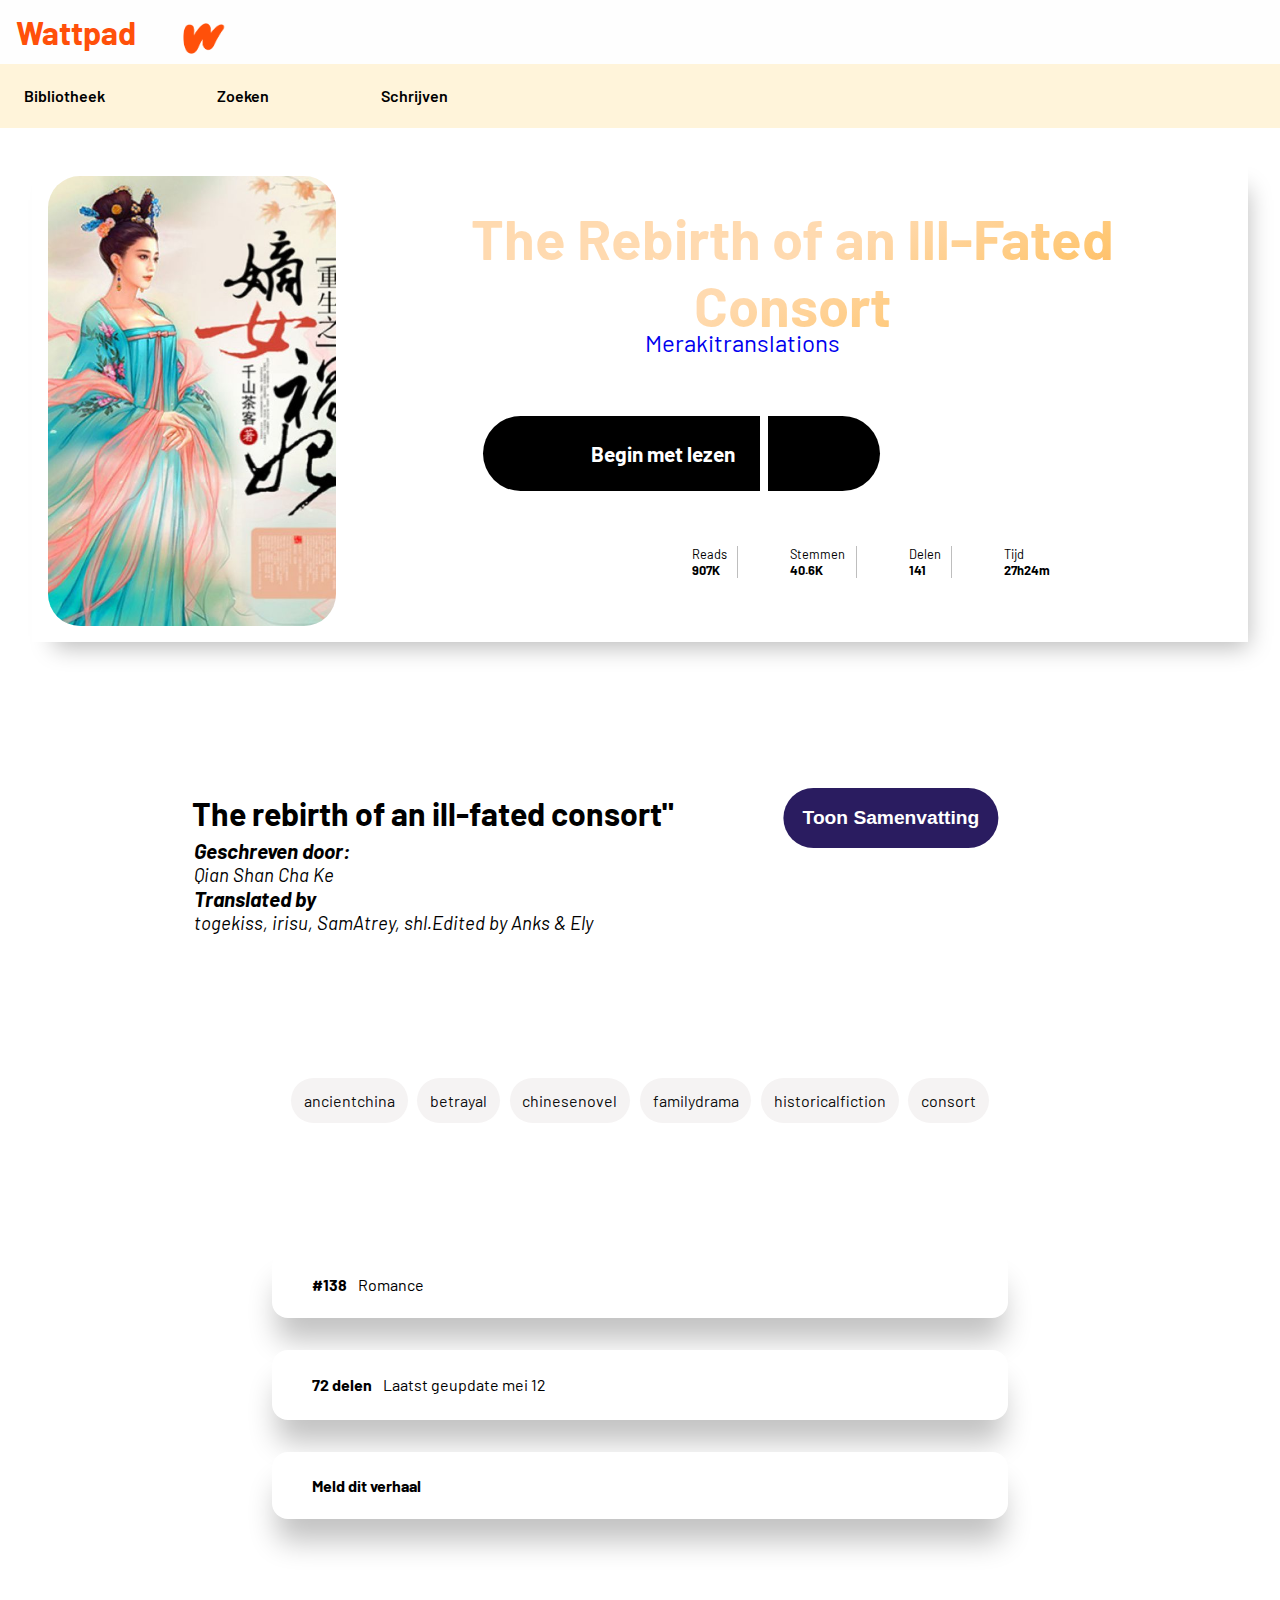
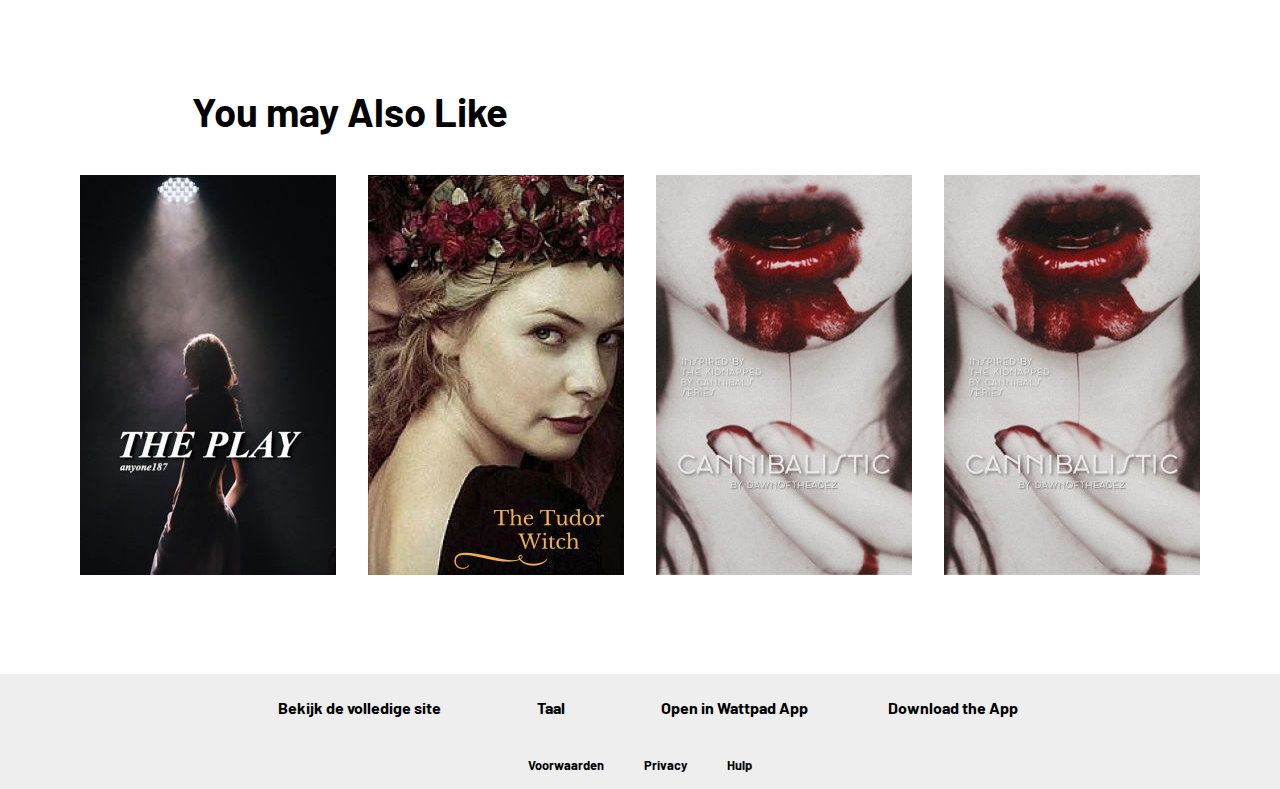
==== commit c9f676ec: "Eindversie website en read me" ====
--- a/detailpagina.html
+++ b/detailpagina.html
@@ -30,13 +30,9 @@
     <link href="https://css.gg/flag-alt.css" rel="stylesheet">
     <link href="https://css.gg/trophy.css" rel="stylesheet">
     <link href="https://css.gg/heart.css" rel="stylesheet">
-
-
 </head>
 
 <body>
-
-
     <header>
         <!-- Wattpad logo bron: https://company.wattpad.com/brand-guidelines -->
         <div class="logo-container">
@@ -44,8 +40,6 @@
             <img src="./images/Wattpad_Logomark_Orange_RGB_HR.png" alt="Wattpad logo">
         </div>
 
-
-
         <!-- Hier is de  algemene navigatie menu van wattpad -->
         <nav>
             <ul>
@@ -60,11 +54,7 @@
                 </li>
             </ul>
         </nav>
-
     </header>
-
-
-
 
 
     <main class="main-second-page">
@@ -177,7 +167,7 @@
 
 
         <section>
-            <!-- Hier is de tags -->
+            <!-- Hier is zijn tags -->
             <nav>
                 <ul>
                     <li><a href="#">ancientchina</a></li>
@@ -224,8 +214,7 @@
             </nav>
         </section>
 
-        <!-- Hier komen suggesties voor andere boeken -->
-
+        <!-- Hier komen de suggesties voor andere boeken -->
         <section>
             <h2>You may Also Like</h2>
             <nav>
--- a/styles/style.css
+++ b/styles/style.css
@@ -266,7 +266,7 @@
 
 
   /* https: //www.cssportal.com/css-text-gradient-generator/ */
-  /* De codent van de gradient */
+  /* De coden van de gradient */
   background: #FF500A;
   background: -webkit-linear-gradient(to top left, #FF500A 1%, #FFC773 50%, #FFDAB0 65%);
   background: -moz-linear-gradient(to top left, #FF500A 1%, #FFC773 50%, #FFDAB0 65%);
@@ -301,8 +301,8 @@
   display: flex;
   flex-wrap: wrap;
   justify-content: space-evenly;
-  border-top: 1px solid var(--line-gray-color);
-  border-bottom: 1px solid var(--line-gray-color);
+  border-top: 0.06em solid var(--line-gray-color);
+  border-bottom: 0.06em solid var(--line-gray-color);
 }
 
 .main-first-page section:nth-of-type(1) li {
@@ -337,8 +337,8 @@
 /* SECTION 2 */
 /*************/
 
-/******************************************************************/
-/*  Bestaat uit de boeken die opgeslagen zijn in mijn bibliotheek */
+/********************************************************************/
+/*  Bestaat uit de boeken die opgeslagen zijn in eigen bibliotheek */
 /******************************************************************/
 .main-first-page section:nth-of-type(2) ul {
   gap: 5em;
@@ -357,6 +357,8 @@
 /* Het titel van het boek */
 .main-first-page section:nth-of-type(2) h2 {
   top: 0;
+  left: 0;
+  right: 0;
   z-index: 0;
   padding: 0.5em;
   position: absolute;
@@ -608,6 +610,9 @@
 }
 
 @media (min-width:50em) {
+  header {
+    position: static;
+  }
 
   /* wattpad logo */
   header .logo-container a {
@@ -793,15 +798,12 @@
 /* ************************************************************************ */
 /* Het statistieken van het boek zoals aantal mensen die het boek had gelezen*/
 /* *********************************************************************** */
-.main-second-page section:nth-of-type(2) ul {
-  gap: 1em;
-}
 
 /* Het statistiek van het boek */
 .main-second-page section:nth-of-type(2) li {
-  gap: 1em;
+  gap: 0.6em;
   flex-grow: 1;
-  padding: 0 .5em;
+  padding: 0 0.65em;
   align-items: center;
   flex-direction: row;
   border-right: 0.06em solid var(--line-gray-color);
@@ -952,8 +954,14 @@
   border-radius: 2em;
   color: rgba(0, 0, 0, 0.959);
   background-color: rgb(245, 243, 243);
-}
-
+  transition: 0.5s;
+}
+
+.main-second-page section:nth-of-type(4) a:hover,
+.main-second-page section:nth-of-type(4) a:active {
+  color: white;
+  background-color: rgb(141, 141, 141);
+}
 
 
 
@@ -1041,6 +1049,7 @@
 
 .main-second-page section:nth-of-type(6) img {
   max-width: 7em;
+
 }
 
 
@@ -1070,6 +1079,7 @@
 }
 
 section:nth-of-type(7) li {
+  transition: 0.5s;
   background-color: black;
 }
 
@@ -1084,6 +1094,12 @@
   -moz-border-radius: 0 7em 7em 0;
   -webkit-border-radius: 0 7em 7em 0;
   /* https: //www.cssmatic.com/border-radius */
+}
+
+section:nth-of-type(7) li:hover,
+section:nth-of-type(7) li:active {
+  background-color: var(--button-color);
+  bottom: var(--white-color);
 }
 
 section:nth-of-type(7) a {
@@ -1150,7 +1166,8 @@
   /* SECTION 2 */
   /* Statistieken */
   .main-second-page section:nth-of-type(2) ul {
-    gap: 3em;
+    justify-content: center;
+    gap: 2em;
     z-index: 2;
     top: -10em;
     left: 40em;
@@ -1181,12 +1198,12 @@
   }
 
   .main-second-page section:nth-of-type(3) button {
+    transition: 0.5s;
     position: absolute;
+    margin-right: 10em;
+    align-self: flex-end;
     transform: translateY(-15em);
     transform: translateX(-3em);
-    margin-right: 10em;
-    align-self: flex-end;
-    transition: 0.5s;
   }
 
   /* SECTION 5*/
@@ -1214,14 +1231,16 @@
 
   .main-second-page section:nth-of-type(6) img {
     max-width: 40em;
+
   }
 
   /* SECTION 7 */
+  /* Button om het boek te lezen */
   section:nth-of-type(7) {
+    top: 2em;
+    right: 25em;
     position: block;
     position: absolute;
-    top: 2em;
-    right: 25em;
     transform: translateY(20em);
   }
 }
